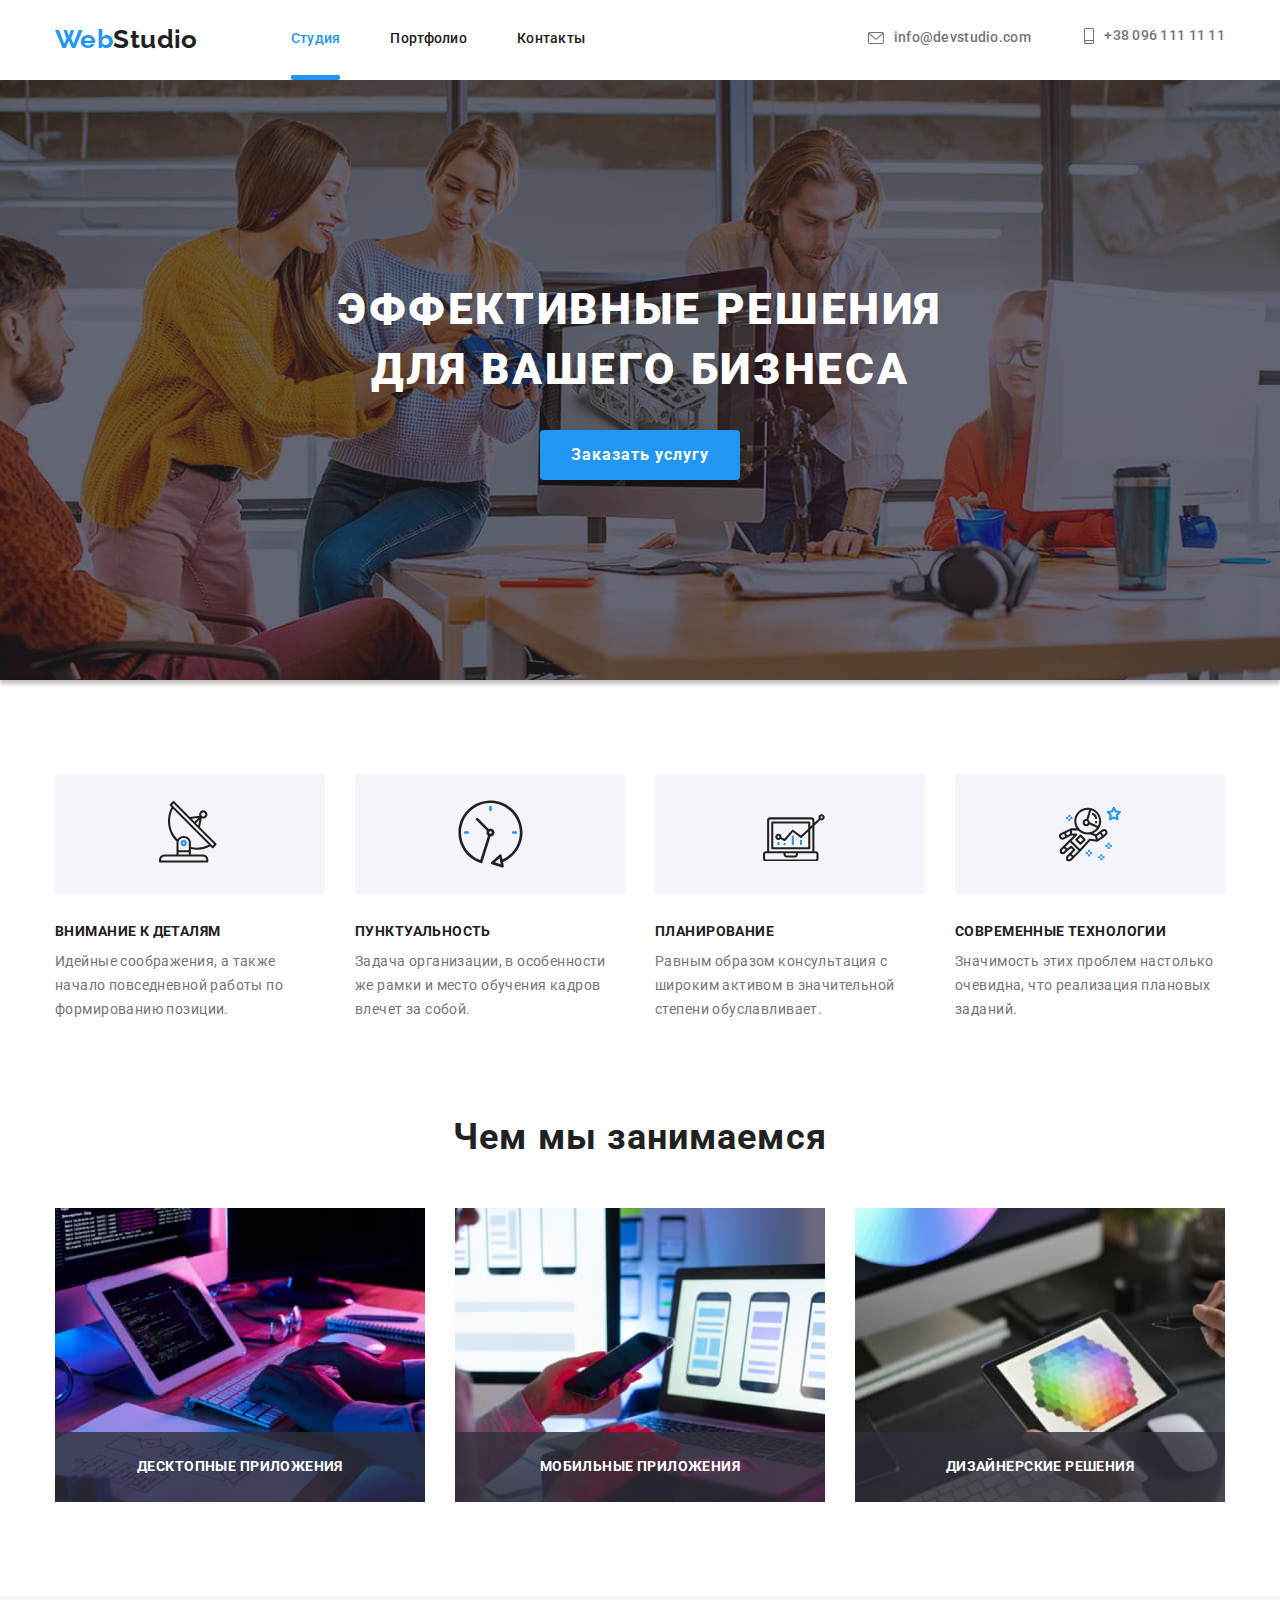
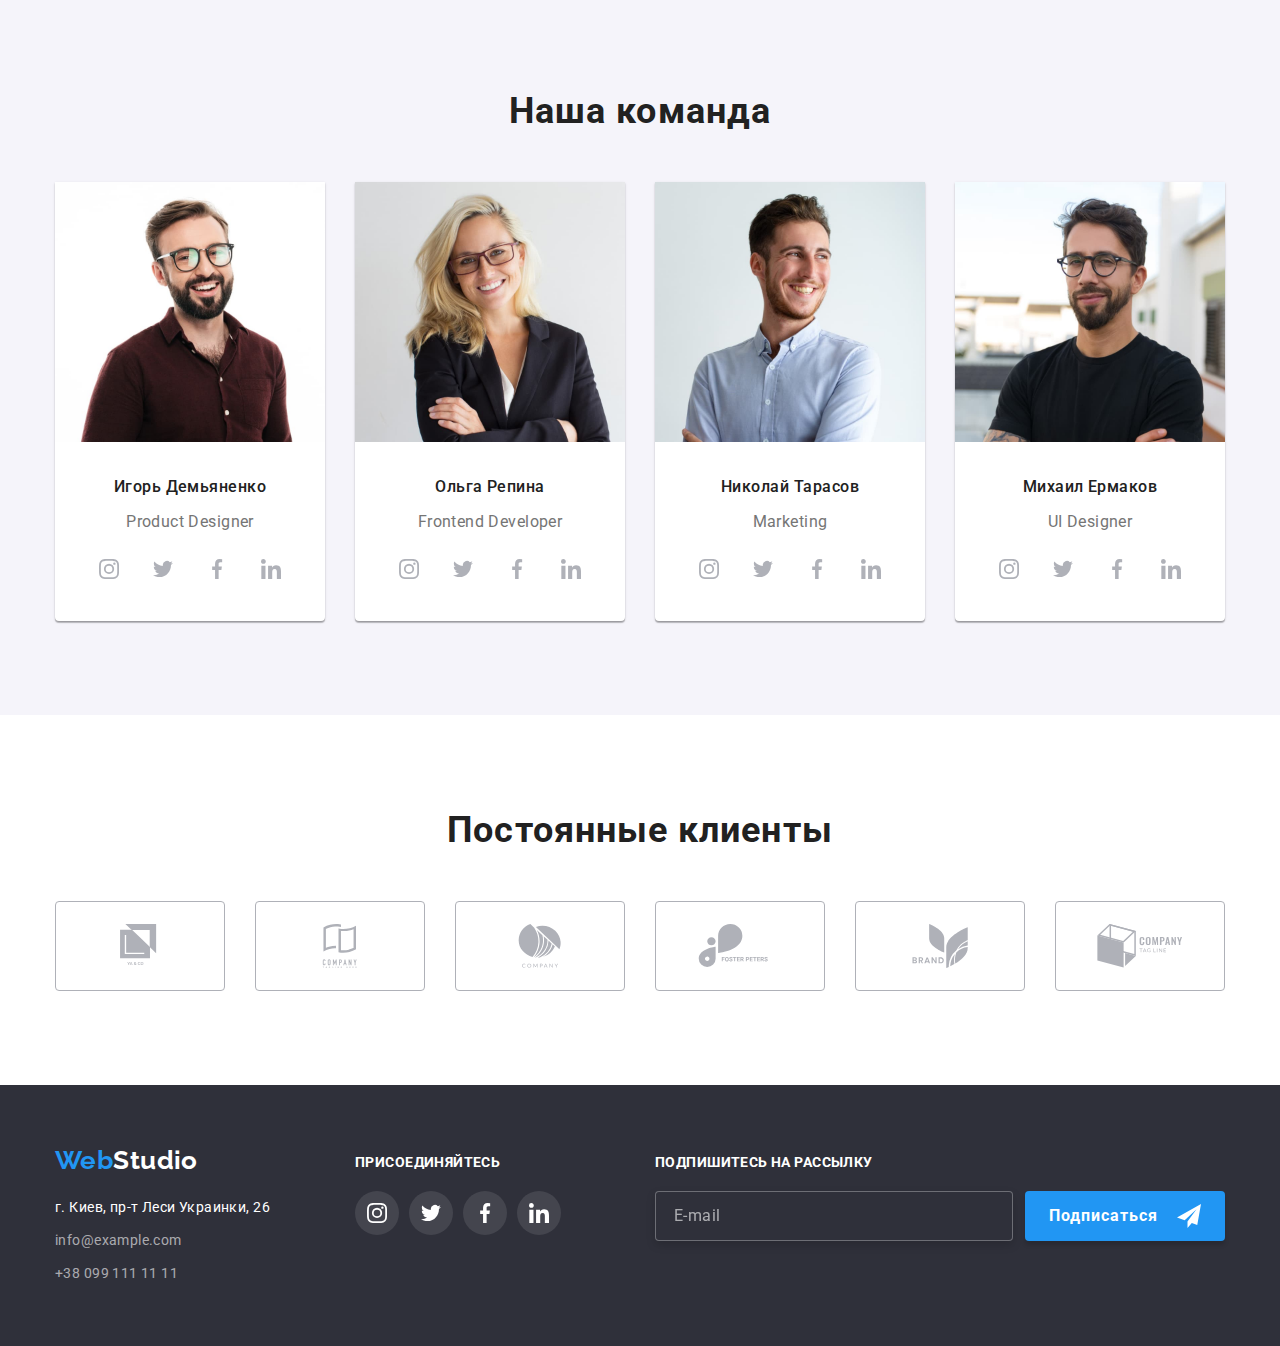
==== index.html @ 87aeac1d "ДЗ 7 начальный" ====
<!DOCTYPE html>
<html lang="ru">
<head>
    <meta charset="UTF-8">
    <meta http-equiv="X-UA-Compatible" content="IE=edge">
    <meta name="viewport" content="width=device-width, initial-scale=1.0">
    <title>Студия</title>    
    <link href="https://fonts.googleapis.com/css2?family=Raleway:wght@700&family=Roboto:wght@400;500;700;900&display=swap"
        rel="stylesheet">

    <link rel="stylesheet" href="https://cdnjs.cloudflare.com/ajax/libs/modern-normalize/1.0.0/modern-normalize.min.css">
    <link rel="stylesheet" href="./css/slyles.css">
</head>
<body>
    <!-- Шапка сайта -->
    <header class="header">

        <div class="container header-page">
            <nav class="heder-nav">
                <a class="logo nav-link" href="./index.html">Web<span class="logo-end">Studio</span></a>
                
                <ul class="site-nav">
                    <li class="nav-item">
                        <a href="./index.html" class="nav-link current">Студия</a>
                    </li>

                    <li class="nav-item">
                        <a href="./html/portfolio.html" class="nav-link">Портфолио</a>
                    </li>
                    
                    <li class="nav-item">
                        <a href="" class="nav-link">Контакты</a>
                    </li>
                </ul>

            </nav>

            <ul class="header-contact">
                <li class="contact-item">
                    <a href="mailto:info@devstudio.com" class="nav-link"  target="_blank" rel="noopener noreferrer">
                            <svg class="icon envelope">
                                <use href="./images/sprite.svg#icon-envelope"></use>
                            </svg>
                        info@devstudio.com</a>
                </li>

                <li class="contact-item">
                    <a href="tel:+380961111111" class="nav-link">
                        <svg class="icon phone">
                            <use href="./images/sprite.svg#icon-phone"></use>
                        </svg>                        
                    +38 096 111 11 11</a>
                </li>
            </ul>            
        </div>

    </header>
    <!-- Основная часть -->
    <main>
        <!-- Герой -->
        <section class="hero">

            <div class="container">
                <h1 class="hero-title">эффективные решения для вашего бизнеса</h1>
                <button class="hero-button button-submit" type="button" data-modal-open>Заказать услугу</button>
            </div>           

        </section>
            <!-- Модальное окно -->
            <div class="backdrop is-hidden" data-modal>                  
                <!-- Форма -->
                <form class="form" autocomplete="off">                                     
                    <!-- Кнопка закрытия модального окна -->
                    <button class="modal-close" data-modal-close></button>
                    <!-- Заглавие -->
                    <h3 class="form-title-text">Оставьте свои данные, мы вам перезвоним</h3>
                    <!-- Поле имя -->                    
                    <label class="form-field">
                        <span class="form-label">Имя</span> 
                        <input class="form-input" type="text" name="name" placeholder=" " autofocus required>
                        <svg class="form-icon">
                            <use href="./images/sprite.svg#icon-person-black-18dp"></use>
                        </svg>
                    </label>
                    <!-- Поле телефон -->                   
                    <label class="form-field" for="tel">
                        <span class="form-label">Телефон</span>
                        <input class="form-input" type="tel" name="tel" placeholder=" " required>
                        <svg class="form-icon">
                            <use href="./images/sprite.svg#icon-phone-black-18dp"></use>
                        </svg>
                    </label>
                    <!-- Поле почта -->                    
                    <label class="form-field" for="mail">
                        <span class="form-label">Почта</span>
                        <input class="form-input" type="email" name="mail" placeholder=" " required>
                        <svg class="form-icon">
                            <use href="./images/sprite.svg#icon-email-black-18dp"></use>
                        </svg>
                    </label>
                    <!-- Коментарий -->                    
                    <label class="form-field" for="comment">
                        <span class="form-label">Коментарий</span>
                        <textarea class="form-input form-textarea" name="comment" placeholder="Введите текст"></textarea>
                    </label>
                    <!-- Пользовательское соглашение -->
                    <label class="form-checkbox-field" for="policy">
                        <input class="form-checkbox-input" type="checkbox" name="policy" required>

                        <svg class="form-checkbox-icon">
                            <use href="./images/sprite.svg#icon-chek"></use>
                        </svg>
                        <svg class="form-checkbox-icon-base">
                            <use href="./images/sprite.svg#icon-chek-base"></use>
                        </svg>
                        
                        <span class="form-checkbox-label">Соглашаюсь с рассылкой и принимаю <a class="form-checkbox-anchor" href="">Условия договора</a></span>
                    </label>
                    <!-- Кнопка отправить -->
                    <button class="button-submit" type="submit">Отправить</button>                                        
                </form> 
            </div>
        <!-- Наши преимущества -->
        <section class="advantages">
            <div class="container">
                <!-- Скрыть название секции -->
                <h2 class="title-section  no-title">Наши преимущества</h2>
                <ul class="advantages-list">

                    <li class="advantages-item">
                        <div class="advantages-icons">
                            <svg class="antenna">
                                <use href="./images/sprite.svg#icon-antenna"></use>
                            </svg>
                        </div>
                        <h3 class="advantages-title">Внимание к деталям</h3>
                        <p>Идейные соображения, а также начало повседневной работы по формированию позиции.</p>
                    </li>   

                    <li class="advantages-item">
                        <div class="advantages-icons">
                            <svg class="clock">
                                <use href="./images/sprite.svg#icon-clock"></use>
                            </svg>
                        </div>
                        <h3 class="advantages-title">Пунктуальность</h3>
                        <p>Задача организации, в особенности же рамки и место обучения кадров влечет за собой.</p>
                    </li>  

                    <li class="advantages-item">
                        <div class="advantages-icons">
                            <svg class="diagram">
                                <use href="./images/sprite.svg#icon-diagram"></use>
                            </svg>
                        </div>
                        <h3 class="advantages-title">Планирование</h3>
                        <p>Равным образом консультация с широким активом в значительной степени обуславливает.</p>
                    </li>  

                    <li class="advantages-item">
                        <div class="advantages-icons">
                            <svg class="astronaut">
                                <use href="./images/sprite.svg#icon-astronaut"></use>
                            </svg>
                        </div>
                        <h3 class="advantages-title">Современные технологии</h3>
                        <p>Значимость этих проблем настолько очевидна, что реализация плановых заданий.</p>
                    </li>                    
                </ul>
            </div>
        </section>
        <!-- Чем мы занимаемся -->
        <section class="activity">
            <div class="container">
                <h2 class="title-section">Чем мы занимаемся</h2>

                <ul class="activity-list">
                    <li class="activity-item">
                        <img class="activity-img" src="./images/main/box1.jpg" alt="Создание интелектуальных продуктов">
                        <p class="activity-text">Десктопные приложения</p>
                    </li>

                    <li class="activity-item">
                        <img class="activity-img" src="./images/main/box2.jpg" alt="Адаптация для всех устройств">
                        <p class="activity-text">Мобильные приложения</p>
                    </li>

                    <li class="activity-item">
                        <img class="activity-img" src="./images/main/box3.jpg" alt="Продвижение сайтов">
                        <p class="activity-text">Дизайнерские решения</p>
                    </li>
                </ul>
                
            </div>
        </section>
        <!-- Наша команда -->
        <section class="team">
            <div class="container">
                <h2 class="title-section">Наша команда</h2>
                <ul class="team-list">

                    <li class="team-item">
                        <img class="team-img" src="./images/main/demyanenko.jpg" alt="Игорь Демьяненко" width="270" height="auto">
                        <h3 class="team-title">Игорь Демьяненко</h3>
                        <p class="team-text" lang="en">Product Designer</p>

                        <ul class="social-icons">
                            <li class="social-icons-item">
                                <a href="" class="social-icons-link" target="_blank" rel="noopener noreferrer">
                                    <svg class="icon">
                                        <use href="./images/sprite.svg#icon-instagram"></use>
                                    </svg>
                                </a>
                            </li>
                            <li class="social-icons-item">
                                <a href="" class="social-icons-link" target="_blank" rel="noopener noreferrer">
                                    <svg class="icon">
                                        <use href="./images/sprite.svg#icon-twitter"></use>
                                    </svg>
                                </a>
                            </li>
                            <li class="social-icons-item">
                                <a href="" class="social-icons-link" target="_blank" rel="noopener noreferrer">
                                    <svg class="icon">
                                        <use href="./images/sprite.svg#icon-facebook"></use>
                                    </svg>
                                </a>
                            </li>
                            <li class="social-icons-item">
                                <a href="" class="social-icons-link" target="_blank" rel="noopener noreferrer">
                                    <svg class="icon">
                                        <use href="./images/sprite.svg#icon-linkedin"></use>
                                    </svg>
                                </a>
                            </li>
                        </ul>

                    </li>

                    <li class="team-item">
                        <img class="team-img" class="team-img" src="./images/main/repina.jpg" alt="Ольга Репина" width="270" height="auto">
                        <h3 class="team-title">Ольга Репина</h3>
                        <p class="team-text" lang="en">Frontend Developer</p>
                        
                        <ul class="social-icons">
                            <li class="social-icons-item">
                                <a href="" class="social-icons-link" target="_blank" rel="noopener noreferrer">
                                    <svg class="icon">
                                        <use href="./images/sprite.svg#icon-instagram"></use>
                                    </svg>
                                </a>
                            </li>
                            <li class="social-icons-item">
                                <a href="" class="social-icons-link" target="_blank" rel="noopener noreferrer">
                                    <svg class="icon">
                                        <use href="./images/sprite.svg#icon-twitter"></use>
                                    </svg>
                                </a>
                            </li>
                            <li class="social-icons-item">
                                <a href="" class="social-icons-link" target="_blank" rel="noopener noreferrer">
                                    <svg class="icon">
                                        <use href="./images/sprite.svg#icon-facebook"></use>
                                    </svg>
                                </a>
                            </li>
                            <li class="social-icons-item">
                                <a href="" class="social-icons-link" target="_blank" rel="noopener noreferrer">
                                    <svg class="icon">
                                        <use href="./images/sprite.svg#icon-linkedin"></use>
                                    </svg>
                                </a>
                            </li>
                        </ul>

                    </li>

                    <li class="team-item">
                        <img class="team-img" class="team-img" src="./images/main/tarasov.jpg" alt="Николай Тарасов" width="270" height="auto">
                        <h3 class="team-title">Николай Тарасов</h3>
                        <p class="team-text" lang="en">Marketing</p>

                        <ul class="social-icons">
                            <li class="social-icons-item">
                                <a href="" class="social-icons-link" target="_blank" rel="noopener noreferrer">
                                    <svg class="icon">
                                        <use href="./images/sprite.svg#icon-instagram"></use>
                                    </svg>
                                </a>
                            </li>
                            <li class="social-icons-item">
                                <a href="" class="social-icons-link" target="_blank" rel="noopener noreferrer">
                                    <svg class="icon">
                                        <use href="./images/sprite.svg#icon-twitter"></use>
                                    </svg>
                                </a>
                            </li>
                            <li class="social-icons-item">
                                <a href="" class="social-icons-link" target="_blank" rel="noopener noreferrer">
                                    <svg class="icon">
                                        <use href="./images/sprite.svg#icon-facebook"></use>
                                    </svg>
                                </a>
                            </li>
                            <li class="social-icons-item">
                                <a href="" class="social-icons-link" target="_blank" rel="noopener noreferrer">
                                    <svg class="icon">
                                        <use href="./images/sprite.svg#icon-linkedin"></use>
                                    </svg>
                                </a>
                            </li>
                        </ul>

                    </li>

                    <li class="team-item">
                        <img class="team-img" class="team-img" src="./images/main/ermakov.jpg" alt="Михаил Ермаков" width="270" height="auto">
                        <h3 class="team-title">Михаил Ермаков</h3>
                        <p class="team-text" lang="en">UI Designer</p>

                        <ul class="social-icons">
                            <li class="social-icons-item">
                                <a href="" class="social-icons-link" target="_blank" rel="noopener noreferrer">
                                    <svg class="icon">
                                        <use href="./images/sprite.svg#icon-instagram"></use>
                                    </svg>
                                </a>
                            </li>
                            <li class="social-icons-item">
                                <a href="" class="social-icons-link" target="_blank" rel="noopener noreferrer">
                                    <svg class="icon">
                                        <use href="./images/sprite.svg#icon-twitter"></use>
                                    </svg>
                                </a>
                            </li>
                            <li class="social-icons-item">
                                <a href="" class="social-icons-link" target="_blank" rel="noopener noreferrer">
                                    <svg class="icon">
                                        <use href="./images/sprite.svg#icon-facebook"></use>
                                    </svg>
                                </a>
                            </li>
                            <li class="social-icons-item">
                                <a href="" class="social-icons-link" target="_blank" rel="noopener noreferrer">
                                    <svg class="icon">
                                        <use href="./images/sprite.svg#icon-linkedin"></use>
                                    </svg>
                                </a>
                            </li>
                        </ul>

                    </li>

                </ul>
            </div>
        </section>
        <!-- Постоянные клиенты -->
        <section class="clients">
            <div class="container">
                <h2 class="title-section">Постоянные клиенты</h2>

                <ul class="clients-list">
                    <li class="clients-item">
                        <a href="" class="clients-link" target="_blank" rel="noopener noreferrer">
                            <svg class="clients-icons">
                                <use href="./images/sprite.svg#icon-logo-1"></use>
                            </svg>
                        </a>
                    </li>

                    <li class="clients-item">
                        <a href="" class="clients-link" target="_blank" rel="noopener noreferrer">
                            <svg class="clients-icons">
                                <use href="./images/sprite.svg#icon-logo-2"></use>
                            </svg>
                        </a>
                    </li>

                    <li class="clients-item">
                        <a href="" class="clients-link" target="_blank" rel="noopener noreferrer">
                            <svg class="clients-icons">
                                <use href="./images/sprite.svg#icon-logo-3"></use>
                            </svg>
                        </a>
                    </li>

                    <li class="clients-item">
                        <a href="" class="clients-link" target="_blank" rel="noopener noreferrer">
                            <svg class="clients-icons">
                                <use href="./images/sprite.svg#icon-logo-4"></use>
                            </svg>
                        </a>
                    </li>

                    <li class="clients-item">
                        <a href="" class="clients-link">
                            <svg class="clients-icons" target="_blank" rel="noopener noreferrer">
                                <use href="./images/sprite.svg#icon-logo-5"></use>
                            </svg>
                        </a>
                    </li>

                    <li class="clients-item">
                        <a href="" class="clients-link" target="_blank" rel="noopener noreferrer">
                            <svg class="clients-icons">
                                <use href="./images/sprite.svg#icon-logo-6"></use>
                            </svg>
                        </a>
                    </li>
                </ul>

            </div>
        </section>
    </main>
    <!-- Подвал -->
    <footer class="footer">
        <div class="container footer-page">
            <ul class="footer-list">
                <!-- Лого и контакты -->
                <li class="footer-item">                    
                    <a class="logo link" href="./index.html">Web<span class="logo-footer">Studio</span></a>
                    <address class="footer-adress">г. Киев, пр-т Леси Украинки, 26</address>
                    <ul class="footer-contact list">
                        <li class="footer-contact-item">
                            <a class="footer-contact-link" href="mailto:info@example.com">info@example.com</a>
                        </li>
                        <li class="footer-contact-item">
                            <a class="footer-contact-link" href="tel:+380991111111">+38 099 111 11 11</a>
                        </li>
                    </ul>                                   
                </li>
                <!-- Социальные сети -->
                <li class="footer-item">
                    <h3 class="footer-title">присоединяйтесь</h3>
                    <ul class="social-icons accent">
                        <li class="social-icons-item accent">
                            <a href="" class="social-icons-link accent" target="_blank" rel="noopener noreferrer">
                                <svg class="icon">
                                    <use href="./images/sprite.svg#icon-instagram"></use>
                                </svg>
                            </a>
                        </li>
                        <li class="social-icons-item accent">
                            <a href="" class="social-icons-link accent" target="_blank" rel="noopener noreferrer">
                                <svg class="icon">
                                    <use href="./images/sprite.svg#icon-twitter"></use>
                                </svg>
                            </a>
                        </li>
                        <li class="social-icons-item accent">
                            <a href="" class="social-icons-link accent" target="_blank" rel="noopener noreferrer">
                                <svg class="icon">
                                    <use href="./images/sprite.svg#icon-facebook"></use>
                                </svg>
                            </a>
                        </li>
                        <li class="social-icons-item accent">
                            <a href="" class="social-icons-link accent" target="_blank" rel="noopener noreferrer">
                                <svg class="icon">
                                    <use href="./images/sprite.svg#icon-linkedin"></use>
                                </svg>
                            </a>
                        </li>
                    </ul>
                </li>
                <!-- Футер форма -->
                <li class="footer-item">
                    <h3 class="footer-title">Подпишитесь на рассылку</h3>
                    <form class="footer-form">
                        <input class="footer-form-input" type="email" name="mail" placeholder="E-mail" autocomplete="off">
                        <button class="button-submit" type="submit">Подписаться
                            <svg class="footer-icon-send">
                                <use href="./images/sprite.svg#icon-send"></use>
                            </svg>
                        </button>
                    </form>
                </li>
            </ul>
        </div>
    </footer>   
   
    <script src="./js/modal.js"></script>

    <!-- Test -->
<!-- <input type="text" class="test-form"> -->
       
    <!-- <form class="form" autocomplete="off">
        <label class="form-field">
            <input type="text" class="form-input" name="name" placeholder=" " />
            <span class="form-label">Имя</span>
            <span class="icon"></span>
        </label>
    
        <label class="form-field">
            <input type="email" class="form-input" name="mail" placeholder=" " />
            <span class="form-label">Почта</span>
            <span class="icon"></span>
        </label>
    
        <button type="submit">Оставить заявку</button>
    </form> -->

    <!-- <form class="form js-speaker-form">
        <div class="form-field">
            <label for="name" class="form-label">Имя</label>
            <input class="form-input" type="text" name="name" id="name" placeholder="Иван Иваныч" autofocus>
        </div>

        <div class="form-field">
            <label for="tel">Телефон</label>
            <input type="tel" name="tel" id="tel" placeholder="+380**000-00-00">
        </div>        

        <div class="form-field">
            <label for="mail">Почта</label>
            <input type="email" name="mail" id="mail" placeholder="my@mail.com">
        </div>        

        <div role="group" class="group">
            <h2 class="group-title">Тема доклада</h2>

            <ul class="topic-options">
                <li>
                    <input type="checkbox" name="topic" value="html" id="html">
                    <label for="html">HTML</label>
                </li>
                
                <li>
                    <input type="checkbox" name="topic" value="css" id="css">
                    <label for="css">CSS</label>
                </li>
                
                <li>
                    <input type="checkbox" name="topic" value="js" id="js">
                    <label for="ls">JavaScript</label>
                </li>
            </ul>
        </div>

        <div role="group" class="group">
            <h2 class="group-title">Уровень вашей экспертизы</h2>

            <ul class="experince-options">
                <li>
                    <input type="radio" name="experience" value="junior" id="junior" checked>
                    <label for="junior">Junior</label>                    
                </li>

                <li>
                    <input type="radio" name="experience" value="middle" id="middle">
                    <label for="middle">Middle</label>                    
                </li>

                <li>
                    <input type="radio" name="experience" value="senior" id="senior">
                    <label for="senior">Senior</label>
                </li>
            </ul>
        </div>

        <div class="form-field">
            <label for="date">Дата доклада</label>
            <input type="datetime-local" name="data" id="date" min="2020-04-12T10:00" max="2020-04-15T17:00" class="date">
        </div>

        <div class="form-field">
            <label for="">Загрузите копию доклада в pdf</label>
            <input type="file" name="pdf" id="pdf">
        </div>       

        <div class="form-field">
            <label for="comment">Оставьте коментарий</label>
            <textarea class="comment" name="comment" id="comment" rows="8" placeholder="Оставьте коментарий"></textarea>
        </div>
        
        <div class="form-field">
            <input type="checkbox" name="policy" id="policy">
            <label for="policy">Соглашаюсь на все, за еду</label>
        </div>
        
        <button type="submit">Оставить заявку</button>
    </form> -->

    <!-- <script>
        (() => {
            document
                .querySelector('.js-speaker-form')
                .addEventListener('submit', e => {
                    e.preventDefault();

                    new FormData(e.currentTarget).forEach((value, name) =>
                        console.log(`${name}: ${value}`),
                    );

                    e.currentTarget.reset();
                });
        })();
    </script> -->
</body>
</html>
---- css/slyles.css ----
/* Основной цвет шрифта Roboto серый color: #757575; */
/* Вторичный цвет шрифта Roboto черный color:#212121; */
/* Вторичный цвет шрифта Roboto белый color: #FFFFFF; */
/* Цвет активной ссылки color: #2196F3 */
/* Цвет шрифта адреса в футере color: rgba(255, 255, 255, 0.6); */
/* Первичный цвет фона background: #FFFFFF; */
/* Вторичный цвет фона background: #2F303A; */
/* Цвет фона секции "Наша команда" background: #F5F4FA; */

:root {
  --primary-text-color: #757575;
  --title-text-color: #212121;
  --accent-link-color: #2196f3;
  --footer-text-color: rgba(255, 255, 255, 0.6);
  --primary-bg-color: #ffffff;
  --accent-bg-color: #2f303a;
  --accent-bg-second-color: #f5f4fa;
  --accent-bgi-color: #c4c4c4;
  --primary-icon-color: #afb1b8;
  --border-image-color: #eeeeee;
}

body {
  background-color: var(--primary-bg-color);
  font-family: Roboto, sans-serif;
  font-weight: 400;
  font-size: 14px;
  line-height: 1.71;
  color: var(--primary-text-color);
  letter-spacing: 0.03em;
}

h1,
h2,
h3,
h4,
p {
  margin: 0;
}

ul {
  list-style: none;
  padding: 0;
  margin: 0;
}

a {
  text-decoration: none;
}

img {
  display: block;
  max-width: 100%;
  height: auto;
}

.container {
  width: 1200px;
  margin-left: auto;
  margin-right: auto;
  padding-left: 15px;
  padding-right: 15px;
}

/* Страница "Студия" */

/* Оформление heder */
.header {
  padding-top: 24px;
  padding-bottom: 25px;
}
.logo {
  font-family: Raleway;
  font-style: normal;
  font-weight: 700;
  font-size: 26px;
  line-height: 1.19;
  color: var(--accent-link-color);
}

.logo-end {
  display: inline-block;
  color: var(--title-text-color);
}

/* Навигация */
.header-page {
  display: flex;
  align-items: center;
}
/* .container.header-page {
  padding-top: 32px;
  padding-bottom: 32px;
} */
.heder-nav {
  display: flex;
  align-items: center;
}
.logo .logo-end {
  margin-right: 93px;
}
.site-nav {
  display: flex;
  align-items: center;
}
.site-nav .nav-link {
  font-weight: 500;
  line-height: 1.14;
  letter-spacing: 0.02em;
  color: var(--title-text-color);
  transition: color 250ms cubic-bezier(0.4, 0, 0.2, 1);
}
.site-nav .nav-link:hover,
.site-nav .nav-link:focus {
  color: var(--accent-link-color);
}
.nav-link.current {
  display: inline-block;
  color: var(--accent-link-color);
}
.nav-link.current::after {
  content: '';
  display: block;
  width: 100%;
  height: 5px;
  background-color: currentColor;
  border-radius: 2px;
  transform: translateY(28px);
}
.nav-item + .nav-item {
  margin-left: 50px;
}
/* .nav-item:not(:last-child) {
  margin-right: 50px;
} */
.header-contact {
  margin-left: auto;
}
.header-contact .nav-link {
  display: flex;

  font-weight: 500;
  line-height: 1.14;
  letter-spacing: 0.02em;
  color: var(--primary-text-color);
  transition: color 250ms cubic-bezier(0.4, 0, 0.2, 1);
}
.header-contact .nav-link:hover,
.header-contact .nav-link:focus {
  color: var(--accent-link-color);
}
.contact-item {
  display: inline-block;
}
.contact-item:not(:last-child) {
  margin-right: 50px;
}
.nav-link {
  display: flex;
  align-items: center;
}
.nav-link .envelope {
  width: 16px;
  height: 12px;
  margin-right: 10px;
  fill: var(--primary-text-color);
}

.nav-link .phone {
  width: 10px;
  height: 16px;
  margin-right: 10px;
  fill: var(--primary-text-color);
}
.nav-link:hover .icon,
.nav-link:focus .icon {
  fill: var(--accent-link-color);
}

/* Оформление main */
/* section-hero */
.hero {
  max-width: 1600px;
  margin-right: auto;
  margin-left: auto;
  padding-top: 200px;
  padding-bottom: 200px;

  background-color: var(--accent-bg-color);
  background-image: linear-gradient(
      to left,
      rgb(47, 48, 58, 0.4),
      rgb(47, 48, 58, 0.4)
    ),
    url(../images/main/hero.jpg);
  background-repeat: no-repeat;
  background-position: center;
  /* background-size: 1600px; */
  background-size: cover;
  /* background-attachment: scroll; по умолчанию */
  box-shadow: 0px 4px 4px rgba(0, 0, 0, 0.25);

  letter-spacing: 0.06em;
}
.hero-title {
  width: 696px;
  height: 120px;
  margin-left: auto;
  margin-right: auto;
  margin-bottom: 30px;

  font-weight: 900;
  font-size: 44px;
  line-height: 1.36;
  letter-spacing: 0.06em;
  text-transform: uppercase;
  text-align: center;
  color: var(--primary-bg-color);
}
.hero-button {
  display: block;
  border: 0px;
  margin: 0 auto;
  min-width: 200px;
  border-radius: 4px;
  padding: 10px;
  cursor: pointer;
  background-color: var(--accent-link-color);

  font-family: inherit;
  font-weight: 700;
  font-size: 16px;
  line-height: 1.88;
  letter-spacing: 0.06em;
  color: var(--primary-bg-color);

  transform: scale(1);
  transition: transform 250ms cubic-bezier(0.4, 0, 0.2, 1);
}
.hero-button:hover,
.hero-button:focus {
  transform: scale(1.1);
  transition: transform 250ms cubic-bezier(0.4, 0, 0.2, 1);
}
/* Модальное окно */
/* Бекдроп модального окна */
.backdrop.is-hidden {
  visibility: hidden;
  opacity: 0;
  pointer-events: none;
}
.backdrop {
  position: fixed;
  top: 0;
  left: 0;
  width: 100%;
  height: 100%;
  background-color: rgba(0, 0, 0, 0.2);
  opacity: 1;
  visibility: visible;
  transition: opacity 250ms cubic-bezier(0.4, 0, 0.2, 1),
    visibility 250ms cubic-bezier(0.4, 0, 0.2, 1);
}
.backdrop.is-hidden .modal {
  transform: translate(-50%, -50%) scale(0.8);
}
/* Форма модального окна */
.form {
  position: relative;
  top: 50%;
  left: 50%;
  transform: translate(-50%, -50%);

  width: 528px;
  padding: 40px;

  background-color: var(--primary-bg-color);
  box-shadow: 0px 1px 3px rgba(0, 0, 0, 0.12), 0px 1px 1px rgba(0, 0, 0, 0.14),
    0px 2px 1px rgba(0, 0, 0, 0.2);
  border-radius: 4px;
}
.form-title-text {
  font-weight: 700;
  font-size: 20px;
  line-height: 1.15;
  text-align: center;
  color: var(--title-text-color);
  margin-bottom: 12px;
}
.form-field {
  position: relative;
  display: block;
  margin-bottom: 10px;
}
.form-label {
  display: block;
  margin-bottom: 4px;

  font-size: 12px;
  line-height: 1.17;
  letter-spacing: 0.01em;
  color: var(--primary-text-color);
}
.form-input {
  width: 100%;
  height: 40px;
  padding-left: 42px;

  border: 1px solid rgba(33, 33, 33, 0.2);
  box-sizing: border-box;
  border-radius: 4px;

  cursor: pointer;
}
.form-icon {
  position: absolute;
  top: 50%;
  left: 12px;
  /* transform: translateY(-50%); */

  display: inline-block;
  width: 18px;
  height: 18px;

  cursor: pointer;
}
.form-field:focus-within > .form-icon {
  fill: var(--accent-link-color);
  transition: fill 250ms cubic-bezier(0.4, 0, 0.2, 1);
}
.form-input:focus {
  outline: none;
  border-color: var(--accent-link-color);
  transition: border-color 250ms cubic-bezier(0.4, 0, 0.2, 1);
}
.form-input:-webkit-autofill,
.form-input:-webkit-autofill:focus {
  /* border: 1px solid var(--accent-link-color); */
  -webkit-text-fill-color: currentColor;
  -webkit-box-shadow: 0 0 0px 1000px var(--primary-bg-color) inset;
}
.form-textarea {
  resize: none;
  height: 120px;
  padding: 12px 16px;
  border: 1px solid rgba(33, 33, 33, 0.2);
  border-radius: 4px;
}
.form-textarea::placeholder {
  font-size: 12px;
  line-height: 1.17;
  letter-spacing: 0.01em;
  color: rgba(117, 117, 117, 0.5);
}
.form-checkbox-field {
  width: 100%;

  position: relative;
  display: inline-block;

  margin-top: 20px;
  margin-bottom: 30px;
}
.form-checkbox-input {
  outline: none;
  position: absolute;
  width: 16px;
  height: 15px;

  top: 50%;
  left: 12px;
  transform: translateY(-50%);
  opacity: 0;
}
.form-checkbox-icon-base {
  display: inline-block;
  position: absolute;
  width: 16px;
  height: 15px;

  top: 50%;
  left: 12px;
  transform: translateY(-50%);
}
.form-checkbox-icon {
  display: inline-block;
  position: absolute;
  width: 16px;
  height: 15px;

  top: 50%;
  left: 12px;
  opacity: 0;
  transform: translateY(-50%);
  transition: opacity 250ms cubic-bezier(0.4, 0, 0.2, 1);
}
.form-checkbox-field:focus > .form-checkbox-icon,
.form-checkbox-field:hover > .form-checkbox-icon,
.form-checkbox-input:focus + .form-checkbox-icon,
.form-checkbox-input:hover + .form-checkbox-icon {
  opacity: 1;
  transition: opacity 250ms cubic-bezier(0.4, 0, 0.2, 1);
}
.form-checkbox-field:focus > .form-checkbox-icon-base,
.form-checkbox-field:hover > .form-checkbox-icon-base,
.form-checkbox-input:focus + .form-checkbox-icon-base,
.form-checkbox-input:hover + .form-checkbox-icon-base {
  opacity: 0;
  transition: opacity 250ms cubic-bezier(0.4, 0, 0.2, 1);
}
.form-checkbox-label {
  margin-left: 38px;
}

.form-checkbox-anchor {
  text-decoration-line: underline;
  color: var(--accent-link-color);
}
.modal-close {
  position: absolute;
  right: 8px;
  top: 8px;

  width: 30px;
  height: 30px;
  border: 1px solid rgba(0, 0, 0, 0.1);
  background-color: var(--primary-bg-color);
  border-radius: 50%;
  cursor: pointer;
}
.modal-close::before,
.modal-close::after {
  content: ' ';
  position: absolute;
  height: 18px;
  width: 2px;
  background-color: var(--title-text-color);
}
.modal-close:before {
  transform: rotate(45deg) translate(-6px, -6px);
}
.modal-close:after {
  transform: rotate(-45deg) translate(6px, -6px);
}
.modal-close:hover::before,
.modal-close:hover::after,
.modal-close:focus::before,
.modal-close:focus::after {
  background-color: var(--accent-link-color);
  transition: background-color 250ms cubic-bezier(0.4, 0, 0.2, 1);
}
.button-submit {
  display: flex;
  justify-content: space-evenly;
  align-items: center;
  border: 0px;
  margin: 0 auto;
  min-width: 200px;
  border-radius: 4px;
  padding-top: 10px;
  padding-bottom: 10px;
  cursor: pointer;
  outline: none;
  background-color: var(--accent-link-color);
  box-shadow: 0px 4px 4px rgba(0, 0, 0, 0.15);

  font-family: inherit;
  font-weight: 700;
  font-size: 16px;
  line-height: 1.88;
  letter-spacing: 0.06em;
  color: var(--primary-bg-color);

  transform: scale(1);
  transition: transform 250ms cubic-bezier(0.4, 0, 0.2, 1),
    background-color 250ms cubic-bezier(0.4, 0, 0.2, 1);
}
.button-submit:hover,
.button-submit:focus {
  background-color: #188ce8;
  transform: scale(1.1);
  transition: transform 250ms cubic-bezier(0.4, 0, 0.2, 1),
    background-color 250ms cubic-bezier(0.4, 0, 0.2, 1);
}
/* section "Наши преимущества" */
.advantages {
  padding-top: 94px;
  padding-bottom: 94px;
}
.title-section {
  text-align: center;
  margin-bottom: 50px;

  font-weight: 700;
  font-size: 36px;
  line-height: 1.17;
  letter-spacing: 0.03em;
  color: var(--title-text-color);
}
.title-section.no-title {
  display: none;
}
.advantages-list {
  display: flex;
  margin-left: -30px;
}
.advantages-item {
  display: block;
  margin-left: 30px;
  width: calc((100% - 30px * 4) / 4);
}
.advantages-icons {
  display: flex;
  justify-content: center;
  align-items: center;
  background-color: var(--accent-bg-second-color);
  height: 120px;
  border-radius: 4px;
  background-size: cover;
  margin-bottom: 30px;
}
.antenna {
  width: 66px;
  height: 70px;
}
.clock {
  width: 67px;
  height: 70px;
}
.diagram {
  width: 70px;
  height: 54px;
}
.astronaut {
  width: 70px;
  height: 62px;
}
.advantages-title {
  margin-bottom: 10px;
  font-weight: 700;
  font-size: 14px;
  line-height: 1.14;
  color: var(--title-text-color);
  text-transform: uppercase;
}

/* Section Activity  и "Чем мы занимаемся" */
.activity {
  padding-bottom: 94px;
}

.activity-list {
  display: flex;
  flex-wrap: wrap;
}
.activity-item + .activity-item {
  margin-left: 30px;
}
.activity-item {
  width: calc((100% - 30px * 2) / 3);
  height: auto;

  position: relative;
  z-index: -1;
}
/* .activity-item:not(:last-child) {
  margin-right: 30px;
} */
.activity-text {
  position: absolute;
  left: 0;
  bottom: 0;

  width: 100%;
  padding-top: 27px;
  padding-bottom: 27px;
  background-color: rgba(47, 48, 58, 0.8);
  text-align: center;

  font-weight: 700;
  line-height: 1.14;
  text-transform: uppercase;
  color: var(--primary-bg-color);
}

/* "Наша команда" */
.team {
  padding-top: 94px;
  padding-bottom: 94px;
  background: var(--accent-bg-second-color);
}
.team-title {
  padding-bottom: 10px;
  font-weight: 500;
  font-size: 16px;
  line-height: 1.88;
  letter-spacing: 0.03em;
  color: var(--title-text-color);
}
.team-list {
  display: flex;
  flex-wrap: wrap;
  margin-left: -30px;
}
.team-item {
  text-align: center;

  width: calc((100% - 30px * 4) / 4);
  margin-left: 30px;

  background-color: var(--primary-bg-color);
  box-shadow: 0px 1px 3px rgba(0, 0, 0, 0.12), 0px 1px 1px rgba(0, 0, 0, 0.14),
    0px 2px 1px rgba(0, 0, 0, 0.2);
  border-radius: 0px 0px 4px 4px;
}
/* .team-item:not(:last-child) {
  margin-right: 30px;
} */
.team-img {
  /* display: inline-block; */
  margin-bottom: 30px;
}
.team-text {
  text-align: center;
  padding-bottom: 16px;
  font-size: 16px;
  line-height: 1.19;
}
.social-icons {
  display: inline-flex;
  padding-bottom: 30px;
}
.social-icons-item + .social-icons-item {
  margin-left: 10px;
}
.social-icons-link {
  display: flex;
  justify-content: center;
  align-items: center;
  background-color: transparent;
  border-radius: 50%;
  width: 44px;
  height: 44px;
  transition: background-color 250ms cubic-bezier(0.4, 0, 0.2, 1);
}
.social-icons-link:hover,
.social-icons-link:focus {
  background-color: var(--accent-link-color);
}
.social-icons .icon {
  width: 20px;
  height: 20px;
  fill: var(--primary-icon-color);
}
.social-icons-link:hover .icon,
.social-icons-link:focus .icon {
  fill: var(--primary-bg-color);
}
/* Секция "Постоянные клиенты" */
.clients {
  padding-top: 94px;
  padding-bottom: 94px;
}
.clients-list {
  display: flex;
  justify-content: center;
  align-items: center;
  margin-left: -30px;
}
.clients-item {
  display: block;
  margin-left: 30px;
  width: calc((100% - 30px * 6) / 6);
  height: 90px;
}
.clients-link {
  display: flex;
  height: inherit;
  justify-content: center;
  align-items: center;
  border-radius: 4px;
  border: 1px solid var(--primary-icon-color);
  fill: var(--primary-icon-color);
  transition: border 250ms cubic-bezier(0.4, 0, 0.2, 1);
}
.clients-link:hover,
.clients-link:focus {
  border: 1px solid var(--accent-link-color);
}
.clients-icons {
  width: 100%;
  height: 44px;
  fill: var(--primary-icon-color);
  transition: fill 250ms cubic-bezier(0.4, 0, 0.2, 1);
}
.clients-link:hover .clients-icons,
.clients-link:focus .clients-icons {
  fill: var(--accent-link-color);
}
/* footer */
.footer {
  padding-top: 60px;
  padding-bottom: 60px;
  background: var(--accent-bg-color);
}
.footer-list {
  display: flex;
  align-items: flex-start;
  flex-wrap: wrap;
  justify-content: space-between;
}
.footer-item {
  flex-basis: calc((50% - 45px) / 2);
}
.footer-item:last-child {
  flex-basis: calc(50% - 15px);
}
.footer-item .footer-title {
  padding-top: 10px;
}
.logo-footer {
  display: inline-block;
  margin-bottom: 20px;
  color: var(--primary-bg-color);
}
.footer-adress {
  margin-bottom: 9px;
  font-style: normal;
  color: var(--primary-bg-color);
}
.footer-contact-item {
  margin-bottom: 9px;
}
.footer-contact-item:last-child {
  margin-bottom: 0;
}
.footer-contact-link {
  display: block;
  color: var(--footer-text-color);
  transition: color 250ms cubic-bezier(0.4, 0, 0.2, 1);
}
.footer-contact-link:hover,
.footer-contact-link:focus {
  color: var(--accent-link-color);
}
.footer-form {
  display: flex;
  width: 100%;
  justify-content: space-between;
}
.footer-form-input {
  width: 358px;
  height: 50px;
  border: 1px solid rgba(255, 255, 255, 0.3);
  box-sizing: border-box;
  filter: drop-shadow(0px 4px 4px rgba(0, 0, 0, 0.15));
  border-radius: 4px;
  background-color: var(--accent-bg-color);
}
.footer-form input::placeholder {
  padding-left: 16px;
  font-weight: 400;
  font-size: 16px;
  line-height: 12.5;
  letter-spacing: 0.03em;
  color: rgba(255, 255, 255, 0.6);
}
/* Footer-social */
.footer-social {
  margin-top: 12px;
  margin-left: 70px;
}
/* footer title */
.footer-title {
  margin-bottom: 20px;
  font-weight: 700;
  font-size: 14px;
  line-height: 1.14;
  color: var(--primary-bg-color);
  text-transform: uppercase;
}
/* Footer icons */
.social-icons-link.accent {
  background-color: rgba(255, 255, 255, 0.1);
  transition: background-color 250ms cubic-bezier(0.4, 0, 0.2, 1);
}
.social-icons-link.accent:hover,
.social-icons-link.accent:focus {
  background-color: var(--accent-link-color);
}
.social-icons.accent .icon {
  width: 20px;
  height: 20px;
  fill: var(--primary-bg-color);
}
.footer-form .button-submit {
  margin: 0;
}
.footer-icon-send {
  width: 24px;
  height: 24px;
}

/* Страница "Портфолио" */
/* Header portfolio */
.page-portfolio {
  border-bottom: 1px solid #ececec;
}
/* Секция main portfolio*/
.example {
  padding-top: 94px;
  padding-bottom: 94px;
}
.example-filter {
  display: flex;
  justify-content: center;
  margin-bottom: 50px;
}
.example-button {
  padding: 6px 22px;
  border: none;
  font-family: inherit;
  font-weight: 500;
  font-size: 16px;
  line-height: 1.63;
  letter-spacing: 0.03em;
  border-radius: 4px;
  background-color: var(--accent-bg-second-color);
  color: var(--title-text-color);
  cursor: pointer;
  transition: background-color 250ms cubic-bezier(0.4, 0, 0.2, 1),
    color 250ms cubic-bezier(0.4, 0, 0.2, 1);
}
.example-button:hover,
.example-button:focus {
  color: var(--primary-bg-color);
  background-color: var(--accent-link-color);
  box-shadow: 0px 3px 1px rgba(0, 0, 0, 0.1), 0px 1px 2px rgba(0, 0, 0, 0.08),
    0px 2px 2px rgba(0, 0, 0, 0.12);
}
.example-item:not(:last-child) {
  margin-right: 8px;
}

/* Works portfolio */
/* Создание сетки секции portfolio */
.work-list {
  display: flex;
  flex-wrap: wrap;
  margin-left: -30px;
  margin-bottom: -30px;
}
.work-item {
  width: calc((100% - 30px * 3) / 3);
  height: 404px;
  margin-left: 30px;
  margin-bottom: 30px;
  background-size: cover;
  background-color: var(--primary-bg-color);
  border: 1px solid var(--border-image-color);
}
.work-link {
}
/* Создание overlay на карточку */
.work-thumb {
  position: relative;
  overflow: hidden;
}
.work-link:hover .work-overlay,
.work-link:focus .work-overlay {
  transform: translateY(0);
  transition: transform 250ms cubic-bezier(0.4, 0, 0.2, 1);
}
.work-img {
}
.work-overlay {
  position: absolute;
  top: 0;
  left: 0;
  width: 100%;
  height: 100%;
  background-color: rgba(33, 150, 243, 0.9);

  transform: translateY(100%);
  transition: transform 250ms cubic-bezier(0.4, 0, 0.2, 1);

  padding: 63px 24px;
  font-size: 18px;
  line-height: 1.56;
  color: var(--primary-bg-color);
}
/* Оформление текста секции portfolio */
.work-title {
  margin-top: 20px;
  margin-bottom: 4px;
  margin-left: 24px;

  letter-spacing: 0.06em;
  font-weight: 700;
  font-size: 18px;
  line-height: 2;
  color: var(--title-text-color);
}
.work-text {
  margin-left: 24px;
  margin-bottom: 20px;

  font-size: 16px;
  line-height: 1.88;
  color: var(--primary-text-color);
}
.work-item:hover,
.work-item:focus {
  box-shadow: 0px 1px 1px rgba(0, 0, 0, 0.12), 0px 4px 4px rgba(0, 0, 0, 0.06),
    1px 4px 6px rgba(0, 0, 0, 0.16);
}

/* Tests */
/* .form {
  margin-top: 30px;
  margin-bottom: 50px;
}
input {
  padding: 8px;
  font-family: inherit;
}

label {
  width: 300px;
  display: flex;
  flex-direction: column;
  margin-bottom: 8px;
} */

/* Form exemple */
.group {
  margin-bottom: 20px;
}
.group-title {
  margin-top: 0;
  margin-bottom: 10px;
}
.topic-options,
.experince-options {
  padding: 0;
  margin: 0;
  list-style: none;
}
.topic-options li {
  display: flex;
  align-items: center;
}
.topic-options input[type='checkbox'] {
  width: 20px;
  height: 20px;
}
.topic-options label {
  font-size: 20px;
  margin-left: 20px;
}
.experince-options {
}
.date {
  border-width: 2px;
  border-radius: 4px;
  padding: 20px 40px;
}
.comment {
  padding: 8px;
}
/* Вариант Ани */
/* .visually-hidden {
  position: absolute !important;
  clip: rect(1px 1px 1px 1px);
  clip: rect(1px, 1px, 1px, 1px);
  padding: 0 !important;
  border: 0 !important;
  height: 1px !important;
  width: 1px !important;
  overflow: hidden;
} */

/* Репета 12 занятие */
/* .form {
  padding: 20px;
  margin: 20px;
  width: 600px;
}

.form-field {
  position: relative;
  display: block;
  margin-bottom: 20px;
}

.form-label {
  position: absolute;
  top: 50%;
  left: 40px;
  transform: translateY(-50%);

  transition: transform 250ms linear;
}

.form-input {
  width: 100%;
  margin: 0;
  padding: 10px 20px;
  padding-left: 40px;
  font: inherit;
  border-radius: 3px;
  border: 1px solid #2a2a2a;
}

.icon {
  position: absolute;
  top: 50%;
  left: 10px;

  transform: translateY(-50%);

  display: inline-block;
  width: 20px;
  height: 20px;
  background-color: tomato;
}

.form-field:focus-within > .icon {
  background-color: blue;
}

.form-field:focus-within > .form-label,
.form-input:not(:placeholder-shown) + .form-label {
  transform: translateY(-50px);
} */
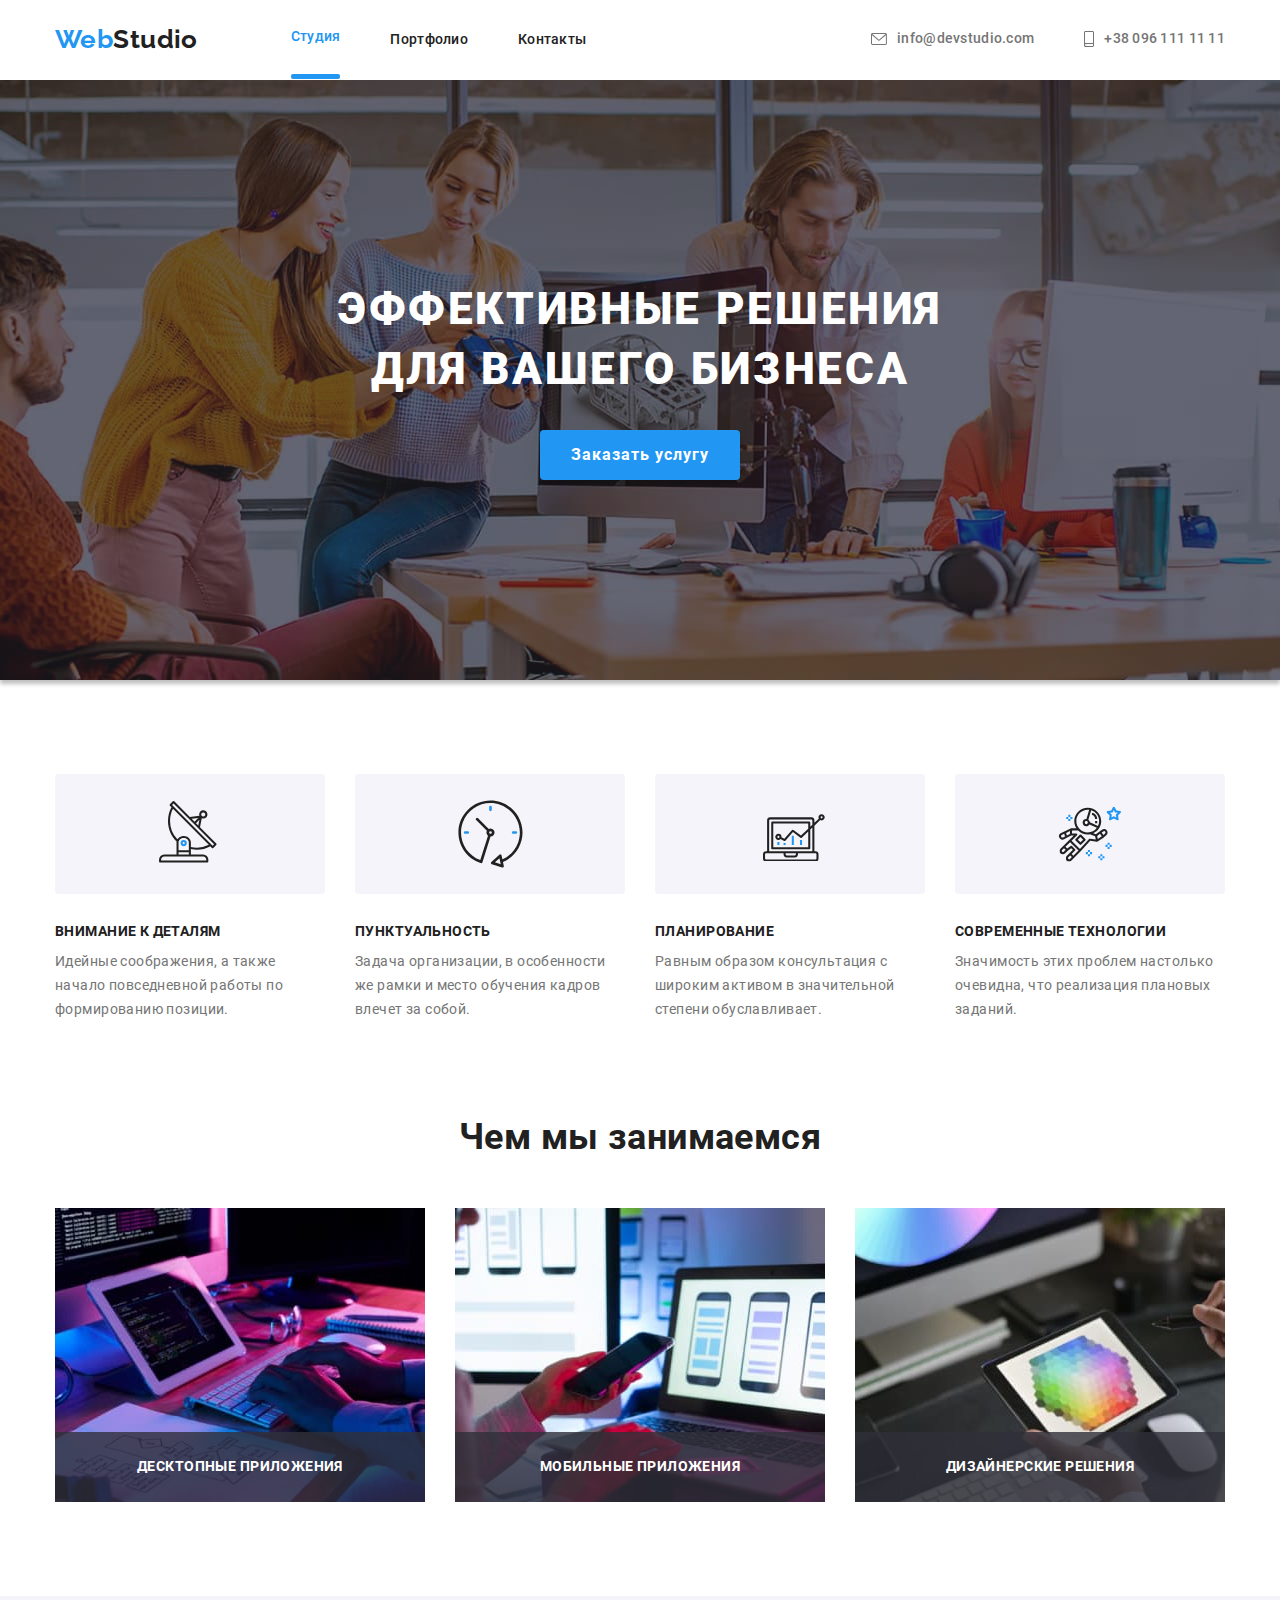
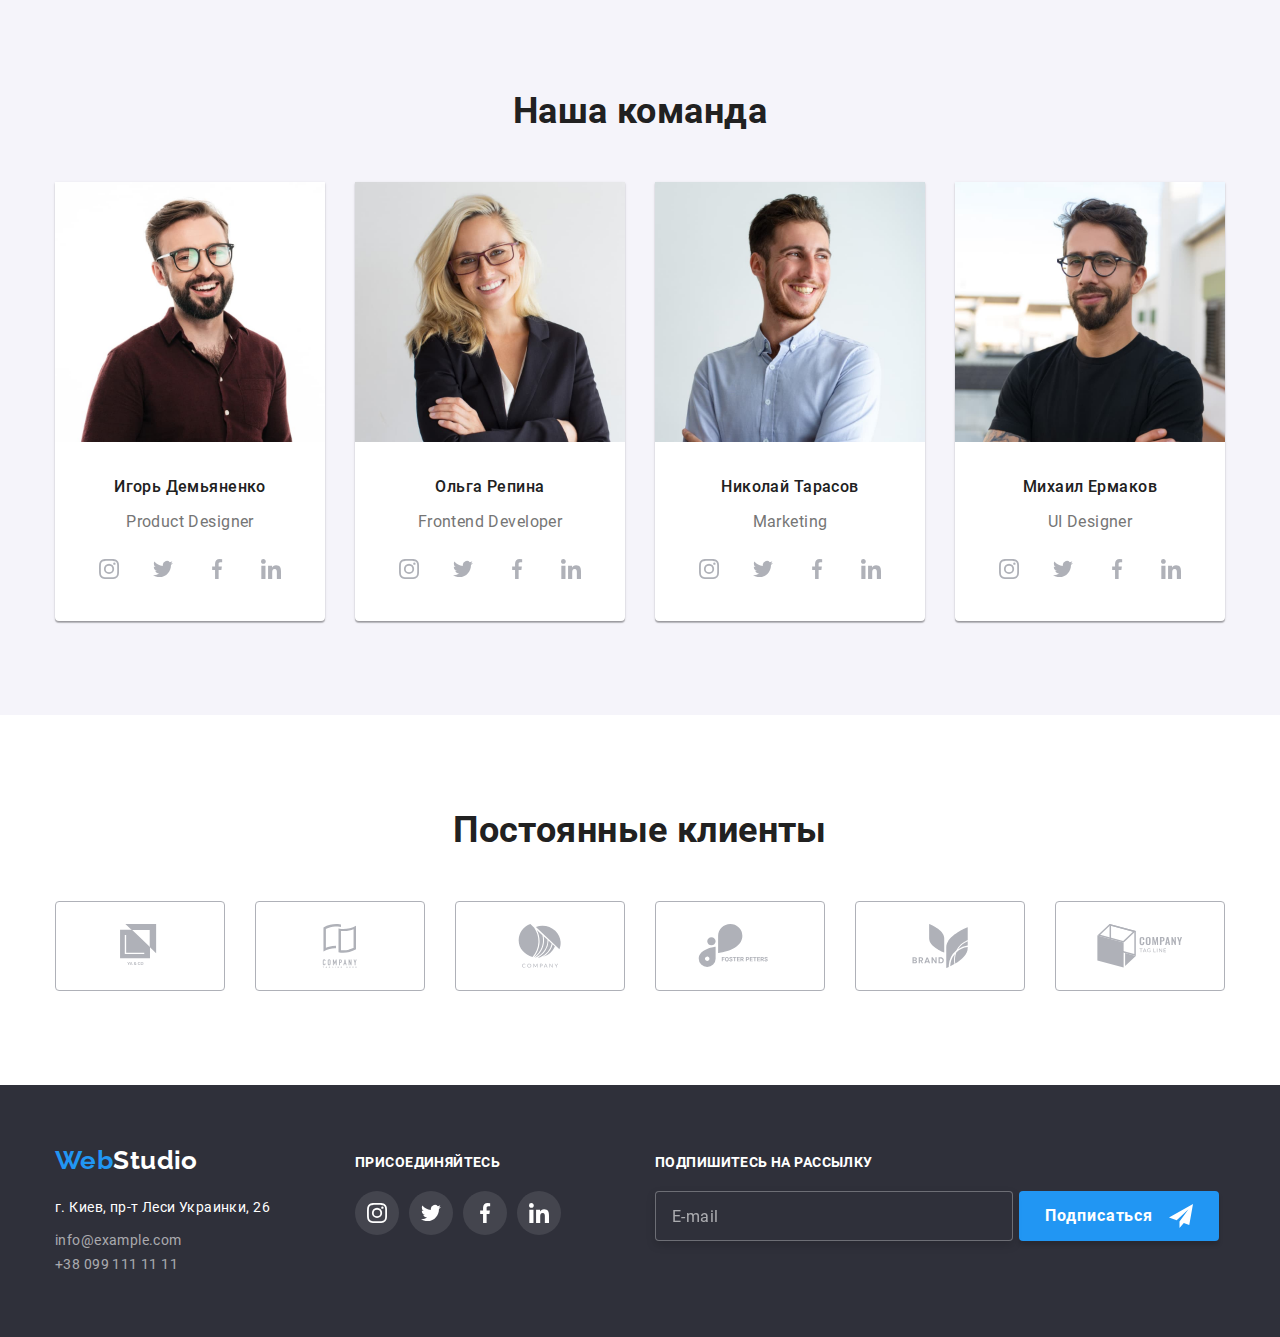
==== commit 93a4a98f: "Базовая версия после принятия ДЗ 6" ====
--- a/index.html
+++ b/index.html
@@ -5,48 +5,47 @@
     <meta http-equiv="X-UA-Compatible" content="IE=edge">
     <meta name="viewport" content="width=device-width, initial-scale=1.0">
     <title>Студия</title>    
-    <link href="https://fonts.googleapis.com/css2?family=Raleway:wght@700&family=Roboto:wght@400;500;700;900&display=swap"
-        rel="stylesheet">
-
-    <link rel="stylesheet" href="https://cdnjs.cloudflare.com/ajax/libs/modern-normalize/1.0.0/modern-normalize.min.css">
-    <link rel="stylesheet" href="./css/slyles.css">
+    <!-- <link rel="preconnect" href="https://fonts.gstatic.com">
+    <link href="https://fonts.googleapis.com/css2?family=Raleway:wght@900&family=Roboto:wght@400;500;700;900&display=swap"
+        rel="stylesheet"> -->
+    <!-- <link rel="stylesheet" href="https://cdnjs.cloudflare.com/ajax/libs/modern-normalize/1.0.0/modern-normalize.min.css"> -->
+    <link rel="stylesheet" href="./css/main.min.css">    
 </head>
 <body>
     <!-- Шапка сайта -->
-    <header class="header">
-
-        <div class="container header-page">
-            <nav class="heder-nav">
-                <a class="logo nav-link" href="./index.html">Web<span class="logo-end">Studio</span></a>
+    <header class="header-section">
+
+        <div class="header-page container">
+            <nav class="header-nav">
+
+                <a class="logo" href="./index.html">Web<span class="logo--end">Studio</span></a>
                 
-                <ul class="site-nav">
-                    <li class="nav-item">
-                        <a href="./index.html" class="nav-link current">Студия</a>
-                    </li>
-
-                    <li class="nav-item">
-                        <a href="./html/portfolio.html" class="nav-link">Портфолио</a>
-                    </li>
-                    
-                    <li class="nav-item">
-                        <a href="" class="nav-link">Контакты</a>
+                <ul class="header-nav__list">
+                    <li class="header-nav__item">
+                        <a href="./index.html" class="header-nav__link header-nav__link--current">Студия</a>
+                    </li>
+                    <li class="header-nav__item">
+                        <a href="./html/portfolio.html" class="header-nav__link">Портфолио</a>
+                    </li>                    
+                    <li class="header-nav__item">
+                        <a href="" class="header-nav__link">Контакты</a>
                     </li>
                 </ul>
 
             </nav>
 
             <ul class="header-contact">
-                <li class="contact-item">
-                    <a href="mailto:info@devstudio.com" class="nav-link"  target="_blank" rel="noopener noreferrer">
-                            <svg class="icon envelope">
+                <li class="header-contact__item">
+                    <a href="mailto:info@devstudio.com" class="header-contact__link"  target="_blank" rel="noopener noreferrer">
+                            <svg class="header-contact__icon icon-envelope">
                                 <use href="./images/sprite.svg#icon-envelope"></use>
                             </svg>
                         info@devstudio.com</a>
                 </li>
 
-                <li class="contact-item">
-                    <a href="tel:+380961111111" class="nav-link">
-                        <svg class="icon phone">
+                <li class="header-contact__item">
+                    <a href="tel:+380961111111" class="header-contact__link" target="_blank" rel="noopener noreferrer">
+                        <svg class="header-contact__icon icon-phone">
                             <use href="./images/sprite.svg#icon-phone"></use>
                         </svg>                        
                     +38 096 111 11 11</a>
@@ -58,112 +57,113 @@
     <!-- Основная часть -->
     <main>
         <!-- Герой -->
-        <section class="hero">
-
+        <section class="hero-section">
             <div class="container">
                 <h1 class="hero-title">эффективные решения для вашего бизнеса</h1>
-                <button class="hero-button button-submit" type="button" data-modal-open>Заказать услугу</button>
-            </div>           
-
+                <button class="button" type="button" data-modal-open>Заказать услугу</button>
+            </div>
         </section>
-            <!-- Модальное окно -->
-            <div class="backdrop is-hidden" data-modal>                  
-                <!-- Форма -->
-                <form class="form" autocomplete="off">                                     
+        
+        <!-- Модальное окно -->
+        <div class="backdrop is-hidden" data-modal>                  
+            <!-- Форма -->
+            <div class="form-section">
+                <form class="form-modal" autocomplete="off">
                     <!-- Кнопка закрытия модального окна -->
-                    <button class="modal-close" data-modal-close></button>
+                    <button class="form-button__close" data-modal-close></button>
                     <!-- Заглавие -->
-                    <h3 class="form-title-text">Оставьте свои данные, мы вам перезвоним</h3>
-                    <!-- Поле имя -->                    
+                    <h3 class="form-title">Оставьте свои данные, мы вам перезвоним</h3>
+                    <!-- Поле имя -->
                     <label class="form-field">
-                        <span class="form-label">Имя</span> 
+                        <span class="form-label">Имя</span>
                         <input class="form-input" type="text" name="name" placeholder=" " autofocus required>
                         <svg class="form-icon">
                             <use href="./images/sprite.svg#icon-person-black-18dp"></use>
                         </svg>
                     </label>
-                    <!-- Поле телефон -->                   
-                    <label class="form-field" for="tel">
+                    <!-- Поле телефон -->
+                    <label class="form-field">
                         <span class="form-label">Телефон</span>
                         <input class="form-input" type="tel" name="tel" placeholder=" " required>
                         <svg class="form-icon">
                             <use href="./images/sprite.svg#icon-phone-black-18dp"></use>
                         </svg>
                     </label>
-                    <!-- Поле почта -->                    
-                    <label class="form-field" for="mail">
+                    <!-- Поле почта -->
+                    <label class="form-field">
                         <span class="form-label">Почта</span>
                         <input class="form-input" type="email" name="mail" placeholder=" " required>
                         <svg class="form-icon">
                             <use href="./images/sprite.svg#icon-email-black-18dp"></use>
                         </svg>
                     </label>
-                    <!-- Коментарий -->                    
-                    <label class="form-field" for="comment">
+                    <!-- Коментарий -->
+                    <label class="form-field">
                         <span class="form-label">Коментарий</span>
                         <textarea class="form-input form-textarea" name="comment" placeholder="Введите текст"></textarea>
                     </label>
                     <!-- Пользовательское соглашение -->
-                    <label class="form-checkbox-field" for="policy">
-                        <input class="form-checkbox-input" type="checkbox" name="policy" required>
-
-                        <svg class="form-checkbox-icon">
-                            <use href="./images/sprite.svg#icon-chek"></use>
+                    <label class="form-checkbox">
+                        <input class="form-checkbox__input" type="checkbox" name="policy">
+                        <svg class="checkbox">
+                            <use href="./images/sprite.svg#icon-checked"></use>
                         </svg>
-                        <svg class="form-checkbox-icon-base">
-                            <use href="./images/sprite.svg#icon-chek-base"></use>
-                        </svg>
-                        
-                        <span class="form-checkbox-label">Соглашаюсь с рассылкой и принимаю <a class="form-checkbox-anchor" href="">Условия договора</a></span>
+                        <span class="form-checkbox__label">Соглашаюсь с рассылкой и принимаю 
+                            <a class="form-checkbox__link" href="" target="_blank" rel="noopener noreferrer">Условия договора</a>
+                        </span>
                     </label>
+                    
                     <!-- Кнопка отправить -->
-                    <button class="button-submit" type="submit">Отправить</button>                                        
-                </form> 
-            </div>
+                    <button class="button" type="submit">Отправить</button>
+                </form>
+            </div>
+             
+        </div>
+
         <!-- Наши преимущества -->
-        <section class="advantages">
+        <section class="advantages-section">
             <div class="container">
                 <!-- Скрыть название секции -->
-                <h2 class="title-section  no-title">Наши преимущества</h2>
-                <ul class="advantages-list">
-
-                    <li class="advantages-item">
-                        <div class="advantages-icons">
-                            <svg class="antenna">
+                <h2 class="section__title--hidden">Наши преимущества</h2>
+                <ul class="advantages__list">
+
+                    <li class="advantages__item">
+                        <div class="advantages__icons">
+                            <svg class="icon__antenna">
                                 <use href="./images/sprite.svg#icon-antenna"></use>
                             </svg>
                         </div>
-                        <h3 class="advantages-title">Внимание к деталям</h3>
+                        <h3 class="advantages__title">Внимание к деталям</h3>
                         <p>Идейные соображения, а также начало повседневной работы по формированию позиции.</p>
                     </li>   
 
-                    <li class="advantages-item">
-                        <div class="advantages-icons">
-                            <svg class="clock">
+                    <li class="advantages__item">
+                        <div class="advantages__icons">
+                            <svg class="icon__clock">
                                 <use href="./images/sprite.svg#icon-clock"></use>
                             </svg>
                         </div>
-                        <h3 class="advantages-title">Пунктуальность</h3>
+                        <h3 class="advantages__title">Пунктуальность</h3>
                         <p>Задача организации, в особенности же рамки и место обучения кадров влечет за собой.</p>
                     </li>  
 
-                    <li class="advantages-item">
-                        <div class="advantages-icons">
-                            <svg class="diagram">
+                    <li class="advantages__item">
+                        <div class="advantages__icons">
+                            <svg class="icon__diagram">
                                 <use href="./images/sprite.svg#icon-diagram"></use>
                             </svg>
                         </div>
-                        <h3 class="advantages-title">Планирование</h3>
+                        <h3 class="advantages__title">Планирование</h3>
                         <p>Равным образом консультация с широким активом в значительной степени обуславливает.</p>
                     </li>  
 
-                    <li class="advantages-item">
-                        <div class="advantages-icons">
-                            <svg class="astronaut">
+                    <li class="advantages__item">
+                        <div class="advantages__icons">
+                            <svg class="icon__astronaut">
                                 <use href="./images/sprite.svg#icon-astronaut"></use>
                             </svg>
                         </div>
-                        <h3 class="advantages-title">Современные технологии</h3>
+                        <h3 class="advantages__title">Современные технологии</h3>
                         <p>Значимость этих проблем настолько очевидна, что реализация плановых заданий.</p>
                     </li>                    
                 </ul>
@@ -172,62 +172,62 @@
         <!-- Чем мы занимаемся -->
         <section class="activity">
             <div class="container">
-                <h2 class="title-section">Чем мы занимаемся</h2>
-
-                <ul class="activity-list">
-                    <li class="activity-item">
-                        <img class="activity-img" src="./images/main/box1.jpg" alt="Создание интелектуальных продуктов">
-                        <p class="activity-text">Десктопные приложения</p>
-                    </li>
-
-                    <li class="activity-item">
-                        <img class="activity-img" src="./images/main/box2.jpg" alt="Адаптация для всех устройств">
-                        <p class="activity-text">Мобильные приложения</p>
-                    </li>
-
-                    <li class="activity-item">
-                        <img class="activity-img" src="./images/main/box3.jpg" alt="Продвижение сайтов">
-                        <p class="activity-text">Дизайнерские решения</p>
+                <h2 class="section__title">Чем мы занимаемся</h2>
+
+                <ul class="activity__list">
+                    <li class="activity__item">
+                        <img class="activity__img" src="./images/main/box1.jpg" alt="Создание интелектуальных продуктов">
+                        <p class="activity__text">Десктопные приложения</p>
+                    </li>
+
+                    <li class="activity__item">
+                        <img class="activity__img" src="./images/main/box2.jpg" alt="Адаптация для всех устройств">
+                        <p class="activity__text">Мобильные приложения</p>
+                    </li>
+
+                    <li class="activity__item">
+                        <img class="activity__img" src="./images/main/box3.jpg" alt="Продвижение сайтов">
+                        <p class="activity__text">Дизайнерские решения</p>
                     </li>
                 </ul>
                 
             </div>
         </section>
         <!-- Наша команда -->
-        <section class="team">
+        <section class="team-section">
             <div class="container">
-                <h2 class="title-section">Наша команда</h2>
-                <ul class="team-list">
-
-                    <li class="team-item">
-                        <img class="team-img" src="./images/main/demyanenko.jpg" alt="Игорь Демьяненко" width="270" height="auto">
-                        <h3 class="team-title">Игорь Демьяненко</h3>
-                        <p class="team-text" lang="en">Product Designer</p>
+                <h2 class="section__title">Наша команда</h2>
+                <ul class="team__list">
+
+                    <li class="team__item">
+                        <img class="team__img" src="./images/main/demyanenko.jpg" alt="Игорь Демьяненко" width="270" height="auto">
+                        <h3 class="team__item--title">Игорь Демьяненко</h3>
+                        <p class="team__text" lang="en">Product Designer</p>
 
                         <ul class="social-icons">
-                            <li class="social-icons-item">
-                                <a href="" class="social-icons-link" target="_blank" rel="noopener noreferrer">
+                            <li class="social-icons__item">
+                                <a href="" class="social-icons__link" target="_blank" rel="noopener noreferrer">
                                     <svg class="icon">
                                         <use href="./images/sprite.svg#icon-instagram"></use>
                                     </svg>
                                 </a>
                             </li>
-                            <li class="social-icons-item">
-                                <a href="" class="social-icons-link" target="_blank" rel="noopener noreferrer">
+                            <li class="social-icons__item">
+                                <a href="" class="social-icons__link" target="_blank" rel="noopener noreferrer">
                                     <svg class="icon">
                                         <use href="./images/sprite.svg#icon-twitter"></use>
                                     </svg>
                                 </a>
                             </li>
-                            <li class="social-icons-item">
-                                <a href="" class="social-icons-link" target="_blank" rel="noopener noreferrer">
+                            <li class="social-icons__item">
+                                <a href="" class="social-icons__link" target="_blank" rel="noopener noreferrer">
                                     <svg class="icon">
                                         <use href="./images/sprite.svg#icon-facebook"></use>
                                     </svg>
                                 </a>
                             </li>
-                            <li class="social-icons-item">
-                                <a href="" class="social-icons-link" target="_blank" rel="noopener noreferrer">
+                            <li class="social-icons__item">
+                                <a href="" class="social-icons__link" target="_blank" rel="noopener noreferrer">
                                     <svg class="icon">
                                         <use href="./images/sprite.svg#icon-linkedin"></use>
                                     </svg>
@@ -237,35 +237,35 @@
 
                     </li>
 
-                    <li class="team-item">
-                        <img class="team-img" class="team-img" src="./images/main/repina.jpg" alt="Ольга Репина" width="270" height="auto">
-                        <h3 class="team-title">Ольга Репина</h3>
-                        <p class="team-text" lang="en">Frontend Developer</p>
+                    <li class="team__item">
+                        <img class="team__img" class="team__img" src="./images/main/repina.jpg" alt="Ольга Репина" width="270" height="auto">
+                        <h3 class="team__item--title">Ольга Репина</h3>
+                        <p class="team__text" lang="en">Frontend Developer</p>
                         
                         <ul class="social-icons">
-                            <li class="social-icons-item">
-                                <a href="" class="social-icons-link" target="_blank" rel="noopener noreferrer">
+                            <li class="social-icons__item">
+                                <a href="" class="social-icons__link" target="_blank" rel="noopener noreferrer">
                                     <svg class="icon">
                                         <use href="./images/sprite.svg#icon-instagram"></use>
                                     </svg>
                                 </a>
                             </li>
-                            <li class="social-icons-item">
-                                <a href="" class="social-icons-link" target="_blank" rel="noopener noreferrer">
+                            <li class="social-icons__item">
+                                <a href="" class="social-icons__link" target="_blank" rel="noopener noreferrer">
                                     <svg class="icon">
                                         <use href="./images/sprite.svg#icon-twitter"></use>
                                     </svg>
                                 </a>
                             </li>
-                            <li class="social-icons-item">
-                                <a href="" class="social-icons-link" target="_blank" rel="noopener noreferrer">
+                            <li class="social-icons__item">
+                                <a href="" class="social-icons__link" target="_blank" rel="noopener noreferrer">
                                     <svg class="icon">
                                         <use href="./images/sprite.svg#icon-facebook"></use>
                                     </svg>
                                 </a>
                             </li>
-                            <li class="social-icons-item">
-                                <a href="" class="social-icons-link" target="_blank" rel="noopener noreferrer">
+                            <li class="social-icons__item">
+                                <a href="" class="social-icons__link" target="_blank" rel="noopener noreferrer">
                                     <svg class="icon">
                                         <use href="./images/sprite.svg#icon-linkedin"></use>
                                     </svg>
@@ -275,35 +275,35 @@
 
                     </li>
 
-                    <li class="team-item">
-                        <img class="team-img" class="team-img" src="./images/main/tarasov.jpg" alt="Николай Тарасов" width="270" height="auto">
-                        <h3 class="team-title">Николай Тарасов</h3>
-                        <p class="team-text" lang="en">Marketing</p>
+                    <li class="team__item">
+                        <img class="team__img" class="team__img" src="./images/main/tarasov.jpg" alt="Николай Тарасов" width="270" height="auto">
+                        <h3 class="team__item--title">Николай Тарасов</h3>
+                        <p class="team__text" lang="en">Marketing</p>
 
                         <ul class="social-icons">
-                            <li class="social-icons-item">
-                                <a href="" class="social-icons-link" target="_blank" rel="noopener noreferrer">
+                            <li class="social-icons__item">
+                                <a href="" class="social-icons__link" target="_blank" rel="noopener noreferrer">
                                     <svg class="icon">
                                         <use href="./images/sprite.svg#icon-instagram"></use>
                                     </svg>
                                 </a>
                             </li>
-                            <li class="social-icons-item">
-                                <a href="" class="social-icons-link" target="_blank" rel="noopener noreferrer">
+                            <li class="social-icons__item">
+                                <a href="" class="social-icons__link" target="_blank" rel="noopener noreferrer">
                                     <svg class="icon">
                                         <use href="./images/sprite.svg#icon-twitter"></use>
                                     </svg>
                                 </a>
                             </li>
-                            <li class="social-icons-item">
-                                <a href="" class="social-icons-link" target="_blank" rel="noopener noreferrer">
+                            <li class="social-icons__item">
+                                <a href="" class="social-icons__link" target="_blank" rel="noopener noreferrer">
                                     <svg class="icon">
                                         <use href="./images/sprite.svg#icon-facebook"></use>
                                     </svg>
                                 </a>
                             </li>
-                            <li class="social-icons-item">
-                                <a href="" class="social-icons-link" target="_blank" rel="noopener noreferrer">
+                            <li class="social-icons__item">
+                                <a href="" class="social-icons__link" target="_blank" rel="noopener noreferrer">
                                     <svg class="icon">
                                         <use href="./images/sprite.svg#icon-linkedin"></use>
                                     </svg>
@@ -313,35 +313,35 @@
 
                     </li>
 
-                    <li class="team-item">
-                        <img class="team-img" class="team-img" src="./images/main/ermakov.jpg" alt="Михаил Ермаков" width="270" height="auto">
-                        <h3 class="team-title">Михаил Ермаков</h3>
-                        <p class="team-text" lang="en">UI Designer</p>
+                    <li class="team__item">
+                        <img class="team__img" class="team__img" src="./images/main/ermakov.jpg" alt="Михаил Ермаков" width="270" height="auto">
+                        <h3 class="team__item--title">Михаил Ермаков</h3>
+                        <p class="team__text" lang="en">UI Designer</p>
 
                         <ul class="social-icons">
-                            <li class="social-icons-item">
-                                <a href="" class="social-icons-link" target="_blank" rel="noopener noreferrer">
+                            <li class="social-icons__item">
+                                <a href="" class="social-icons__link" target="_blank" rel="noopener noreferrer">
                                     <svg class="icon">
                                         <use href="./images/sprite.svg#icon-instagram"></use>
                                     </svg>
                                 </a>
                             </li>
-                            <li class="social-icons-item">
-                                <a href="" class="social-icons-link" target="_blank" rel="noopener noreferrer">
+                            <li class="social-icons__item">
+                                <a href="" class="social-icons__link" target="_blank" rel="noopener noreferrer">
                                     <svg class="icon">
                                         <use href="./images/sprite.svg#icon-twitter"></use>
                                     </svg>
                                 </a>
                             </li>
-                            <li class="social-icons-item">
-                                <a href="" class="social-icons-link" target="_blank" rel="noopener noreferrer">
+                            <li class="social-icons__item">
+                                <a href="" class="social-icons__link" target="_blank" rel="noopener noreferrer">
                                     <svg class="icon">
                                         <use href="./images/sprite.svg#icon-facebook"></use>
                                     </svg>
                                 </a>
                             </li>
-                            <li class="social-icons-item">
-                                <a href="" class="social-icons-link" target="_blank" rel="noopener noreferrer">
+                            <li class="social-icons__item">
+                                <a href="" class="social-icons__link" target="_blank" rel="noopener noreferrer">
                                     <svg class="icon">
                                         <use href="./images/sprite.svg#icon-linkedin"></use>
                                     </svg>
@@ -357,52 +357,52 @@
         <!-- Постоянные клиенты -->
         <section class="clients">
             <div class="container">
-                <h2 class="title-section">Постоянные клиенты</h2>
-
-                <ul class="clients-list">
-                    <li class="clients-item">
-                        <a href="" class="clients-link" target="_blank" rel="noopener noreferrer">
-                            <svg class="clients-icons">
+                <h2 class="section__title">Постоянные клиенты</h2>
+
+                <ul class="clients__list">
+                    <li class="clients__item">
+                        <a href="" class="clients__link" target="_blank" rel="noopener noreferrer">
+                            <svg class="clients__icons">
                                 <use href="./images/sprite.svg#icon-logo-1"></use>
                             </svg>
                         </a>
                     </li>
 
-                    <li class="clients-item">
-                        <a href="" class="clients-link" target="_blank" rel="noopener noreferrer">
-                            <svg class="clients-icons">
+                    <li class="clients__item">
+                        <a href="" class="clients__link" target="_blank" rel="noopener noreferrer">
+                            <svg class="clients__icons">
                                 <use href="./images/sprite.svg#icon-logo-2"></use>
                             </svg>
                         </a>
                     </li>
 
-                    <li class="clients-item">
-                        <a href="" class="clients-link" target="_blank" rel="noopener noreferrer">
-                            <svg class="clients-icons">
+                    <li class="clients__item">
+                        <a href="" class="clients__link" target="_blank" rel="noopener noreferrer">
+                            <svg class="clients__icons">
                                 <use href="./images/sprite.svg#icon-logo-3"></use>
                             </svg>
                         </a>
                     </li>
 
-                    <li class="clients-item">
-                        <a href="" class="clients-link" target="_blank" rel="noopener noreferrer">
-                            <svg class="clients-icons">
+                    <li class="clients__item">
+                        <a href="" class="clients__link" target="_blank" rel="noopener noreferrer">
+                            <svg class="clients__icons">
                                 <use href="./images/sprite.svg#icon-logo-4"></use>
                             </svg>
                         </a>
                     </li>
 
-                    <li class="clients-item">
-                        <a href="" class="clients-link">
-                            <svg class="clients-icons" target="_blank" rel="noopener noreferrer">
+                    <li class="clients__item">
+                        <a href="" class="clients__link">
+                            <svg class="clients__icons" target="_blank" rel="noopener noreferrer">
                                 <use href="./images/sprite.svg#icon-logo-5"></use>
                             </svg>
                         </a>
                     </li>
 
-                    <li class="clients-item">
-                        <a href="" class="clients-link" target="_blank" rel="noopener noreferrer">
-                            <svg class="clients-icons">
+                    <li class="clients__item">
+                        <a href="" class="clients__link" target="_blank" rel="noopener noreferrer">
+                            <svg class="clients__icons">
                                 <use href="./images/sprite.svg#icon-logo-6"></use>
                             </svg>
                         </a>
@@ -414,48 +414,48 @@
     </main>
     <!-- Подвал -->
     <footer class="footer">
-        <div class="container footer-page">
-            <ul class="footer-list">
+        <div class="footer__page container">
+            <ul class="footer__list">
                 <!-- Лого и контакты -->
-                <li class="footer-item">                    
-                    <a class="logo link" href="./index.html">Web<span class="logo-footer">Studio</span></a>
-                    <address class="footer-adress">г. Киев, пр-т Леси Украинки, 26</address>
-                    <ul class="footer-contact list">
-                        <li class="footer-contact-item">
-                            <a class="footer-contact-link" href="mailto:info@example.com">info@example.com</a>
-                        </li>
-                        <li class="footer-contact-item">
-                            <a class="footer-contact-link" href="tel:+380991111111">+38 099 111 11 11</a>
+                <li class="footer__item">                    
+                    <a class="logo" href="./index.html">Web<span class="logo-footer">Studio</span></a>
+                    <address class="footer__adress">г. Киев, пр-т Леси Украинки, 26</address>
+                    <ul class="footer__contact list">
+                        <li class="footer__contact-item">
+                            <a class="footer__contact-link" href="mailto:info@example.com">info@example.com</a>
+                        </li>
+                        <li class="footer__contact-item">
+                            <a class="footer__contact-link" href="tel:+380991111111">+38 099 111 11 11</a>
                         </li>
                     </ul>                                   
                 </li>
                 <!-- Социальные сети -->
-                <li class="footer-item">
-                    <h3 class="footer-title">присоединяйтесь</h3>
+                <li class="footer__item">
+                    <h3 class="footer__title">присоединяйтесь</h3>
                     <ul class="social-icons accent">
-                        <li class="social-icons-item accent">
-                            <a href="" class="social-icons-link accent" target="_blank" rel="noopener noreferrer">
+                        <li class="social-icons__item accent">
+                            <a href="" class="social-icons__link accent" target="_blank" rel="noopener noreferrer">
                                 <svg class="icon">
                                     <use href="./images/sprite.svg#icon-instagram"></use>
                                 </svg>
                             </a>
                         </li>
-                        <li class="social-icons-item accent">
-                            <a href="" class="social-icons-link accent" target="_blank" rel="noopener noreferrer">
+                        <li class="social-icons__item accent">
+                            <a href="" class="social-icons__link accent" target="_blank" rel="noopener noreferrer">
                                 <svg class="icon">
                                     <use href="./images/sprite.svg#icon-twitter"></use>
                                 </svg>
                             </a>
                         </li>
-                        <li class="social-icons-item accent">
-                            <a href="" class="social-icons-link accent" target="_blank" rel="noopener noreferrer">
+                        <li class="social-icons__item accent">
+                            <a href="" class="social-icons__link accent" target="_blank" rel="noopener noreferrer">
                                 <svg class="icon">
                                     <use href="./images/sprite.svg#icon-facebook"></use>
                                 </svg>
                             </a>
                         </li>
-                        <li class="social-icons-item accent">
-                            <a href="" class="social-icons-link accent" target="_blank" rel="noopener noreferrer">
+                        <li class="social-icons__item accent">
+                            <a href="" class="social-icons__link accent" target="_blank" rel="noopener noreferrer">
                                 <svg class="icon">
                                     <use href="./images/sprite.svg#icon-linkedin"></use>
                                 </svg>
@@ -464,11 +464,11 @@
                     </ul>
                 </li>
                 <!-- Футер форма -->
-                <li class="footer-item">
-                    <h3 class="footer-title">Подпишитесь на рассылку</h3>
+                <li class="footer__item">
+                    <h3 class="footer__title">Подпишитесь на рассылку</h3>
                     <form class="footer-form">
                         <input class="footer-form-input" type="email" name="mail" placeholder="E-mail" autocomplete="off">
-                        <button class="button-submit" type="submit">Подписаться
+                        <button class="button" type="submit">Подписаться 
                             <svg class="footer-icon-send">
                                 <use href="./images/sprite.svg#icon-send"></use>
                             </svg>
@@ -480,121 +480,5 @@
     </footer>   
    
     <script src="./js/modal.js"></script>
-
-    <!-- Test -->
-<!-- <input type="text" class="test-form"> -->
-       
-    <!-- <form class="form" autocomplete="off">
-        <label class="form-field">
-            <input type="text" class="form-input" name="name" placeholder=" " />
-            <span class="form-label">Имя</span>
-            <span class="icon"></span>
-        </label>
-    
-        <label class="form-field">
-            <input type="email" class="form-input" name="mail" placeholder=" " />
-            <span class="form-label">Почта</span>
-            <span class="icon"></span>
-        </label>
-    
-        <button type="submit">Оставить заявку</button>
-    </form> -->
-
-    <!-- <form class="form js-speaker-form">
-        <div class="form-field">
-            <label for="name" class="form-label">Имя</label>
-            <input class="form-input" type="text" name="name" id="name" placeholder="Иван Иваныч" autofocus>
-        </div>
-
-        <div class="form-field">
-            <label for="tel">Телефон</label>
-            <input type="tel" name="tel" id="tel" placeholder="+380**000-00-00">
-        </div>        
-
-        <div class="form-field">
-            <label for="mail">Почта</label>
-            <input type="email" name="mail" id="mail" placeholder="my@mail.com">
-        </div>        
-
-        <div role="group" class="group">
-            <h2 class="group-title">Тема доклада</h2>
-
-            <ul class="topic-options">
-                <li>
-                    <input type="checkbox" name="topic" value="html" id="html">
-                    <label for="html">HTML</label>
-                </li>
-                
-                <li>
-                    <input type="checkbox" name="topic" value="css" id="css">
-                    <label for="css">CSS</label>
-                </li>
-                
-                <li>
-                    <input type="checkbox" name="topic" value="js" id="js">
-                    <label for="ls">JavaScript</label>
-                </li>
-            </ul>
-        </div>
-
-        <div role="group" class="group">
-            <h2 class="group-title">Уровень вашей экспертизы</h2>
-
-            <ul class="experince-options">
-                <li>
-                    <input type="radio" name="experience" value="junior" id="junior" checked>
-                    <label for="junior">Junior</label>                    
-                </li>
-
-                <li>
-                    <input type="radio" name="experience" value="middle" id="middle">
-                    <label for="middle">Middle</label>                    
-                </li>
-
-                <li>
-                    <input type="radio" name="experience" value="senior" id="senior">
-                    <label for="senior">Senior</label>
-                </li>
-            </ul>
-        </div>
-
-        <div class="form-field">
-            <label for="date">Дата доклада</label>
-            <input type="datetime-local" name="data" id="date" min="2020-04-12T10:00" max="2020-04-15T17:00" class="date">
-        </div>
-
-        <div class="form-field">
-            <label for="">Загрузите копию доклада в pdf</label>
-            <input type="file" name="pdf" id="pdf">
-        </div>       
-
-        <div class="form-field">
-            <label for="comment">Оставьте коментарий</label>
-            <textarea class="comment" name="comment" id="comment" rows="8" placeholder="Оставьте коментарий"></textarea>
-        </div>
-        
-        <div class="form-field">
-            <input type="checkbox" name="policy" id="policy">
-            <label for="policy">Соглашаюсь на все, за еду</label>
-        </div>
-        
-        <button type="submit">Оставить заявку</button>
-    </form> -->
-
-    <!-- <script>
-        (() => {
-            document
-                .querySelector('.js-speaker-form')
-                .addEventListener('submit', e => {
-                    e.preventDefault();
-
-                    new FormData(e.currentTarget).forEach((value, name) =>
-                        console.log(`${name}: ${value}`),
-                    );
-
-                    e.currentTarget.reset();
-                });
-        })();
-    </script> -->
 </body>
 </html>--- a/css/main.min.css
+++ b/css/main.min.css
@@ -0,0 +1 @@
+/*! modern-normalize | MIT License | https://github.com/sindresorhus/modern-normalize */html{box-sizing:border-box}*,*::before,*::after{box-sizing:inherit}html{line-height:1.15}body{margin:0}h1{font-size:2em;margin:.67em 0}hr{box-sizing:content-box;height:0}pre{font-family:monospace,monospace;font-size:1em}a{-webkit-text-decoration-skip:objects}abbr[title]{-webkit-text-decoration:underline dotted;text-decoration:underline dotted}b,strong{font-weight:bolder}code,kbd,samp{font-family:monospace,monospace;font-size:1em}small{font-size:80%}sub,sup{font-size:75%;line-height:0;position:relative;vertical-align:baseline}sub{bottom:-0.25em}sup{top:-0.5em}button,input,optgroup,select,textarea{font-family:inherit;font-size:100%;line-height:1.15;margin:0}button,select{text-transform:none}button,[type=reset],[type=submit]{-webkit-appearance:button}button::-moz-focus-inner,[type=button]::-moz-focus-inner,[type=reset]::-moz-focus-inner,[type=submit]::-moz-focus-inner{border-style:none;padding:0}button:-moz-focusring,[type=button]:-moz-focusring,[type=reset]:-moz-focusring,[type=submit]:-moz-focusring{outline:1px dotted ButtonText}fieldset{padding:.35em .75em .625em}legend{padding:0}progress{vertical-align:baseline}[type=number]::-webkit-inner-spin-button,[type=number]::-webkit-outer-spin-button{height:auto}[type=search]{-webkit-appearance:textfield;outline-offset:-2px}[type=search]::-webkit-search-cancel-button,[type=search]::-webkit-search-decoration{-webkit-appearance:none}::-webkit-file-upload-button{-webkit-appearance:button;font:inherit}details{display:block}summary{display:list-item}:root{--primary-text-color: #757575;--accent-text-color: rgba(255, 255, 255, 0.6);--title-text-color: #212121;--primary-link-color: #2196f3;--accent-link-color: #188ce8;--primary-bg-color: #ffffff;--accent-bg-color: #2f303a;--accent-bg-second-color: #f5f4fa;--accent-bgi-color: #c4c4c4;--primary-icon-color: #afb1b8;--border-image-color: #eeeeee}@font-face{font-family:"Raleway";font-style:normal;font-weight:700;src:url("../fonts/raleway-v19-latin_cyrillic-700.eot");src:local(""),url("../fonts/raleway-v19-latin_cyrillic-700.eot?#iefix") format("embedded-opentype"),url("../fonts/raleway-v19-latin_cyrillic-700.woff2") format("woff2"),url("../fonts/raleway-v19-latin_cyrillic-700.woff") format("woff"),url("../fonts/raleway-v19-latin_cyrillic-700.ttf") format("truetype"),url("../fonts/raleway-v19-latin_cyrillic-700.svg#Raleway") format("svg")}@font-face{font-family:"Roboto";font-style:normal;font-weight:400;src:url("../fonts/roboto-v27-latin_cyrillic-regular.eot");src:local(""),url("../fonts/roboto-v27-latin_cyrillic-regular.eot?#iefix") format("embedded-opentype"),url("../fonts/roboto-v27-latin_cyrillic-regular.woff2") format("woff2"),url("../fonts/roboto-v27-latin_cyrillic-regular.woff") format("woff"),url("../fonts/roboto-v27-latin_cyrillic-regular.ttf") format("truetype"),url("../fonts/roboto-v27-latin_cyrillic-regular.svg#Roboto") format("svg")}@font-face{font-family:"Roboto";font-style:normal;font-weight:500;src:url("../fonts/roboto-v27-latin_cyrillic-500.eot");src:local(""),url("../fonts/roboto-v27-latin_cyrillic-500.eot?#iefix") format("embedded-opentype"),url("../fonts/roboto-v27-latin_cyrillic-500.woff2") format("woff2"),url("../fonts/roboto-v27-latin_cyrillic-500.woff") format("woff"),url("../fonts/roboto-v27-latin_cyrillic-500.ttf") format("truetype"),url("../fonts/roboto-v27-latin_cyrillic-500.svg#Roboto") format("svg")}@font-face{font-family:"Roboto";font-style:normal;font-weight:700;src:url("../fonts/roboto-v27-latin_cyrillic-700.eot");src:local(""),url("../fonts/roboto-v27-latin_cyrillic-700.eot?#iefix") format("embedded-opentype"),url("../fonts/roboto-v27-latin_cyrillic-700.woff2") format("woff2"),url("../fonts/roboto-v27-latin_cyrillic-700.woff") format("woff"),url("../fonts/roboto-v27-latin_cyrillic-700.ttf") format("truetype"),url("../fonts/roboto-v27-latin_cyrillic-700.svg#Roboto") format("svg")}@font-face{font-family:"Roboto";font-style:normal;font-weight:900;src:url("../fonts/roboto-v27-latin_cyrillic-900.eot");src:local(""),url("../fonts/roboto-v27-latin_cyrillic-900.eot?#iefix") format("embedded-opentype"),url("../fonts/roboto-v27-latin_cyrillic-900.woff2") format("woff2"),url("../fonts/roboto-v27-latin_cyrillic-900.woff") format("woff"),url("../fonts/roboto-v27-latin_cyrillic-900.ttf") format("truetype"),url("../fonts/roboto-v27-latin_cyrillic-900.svg#Roboto") format("svg")}body{background-color:var(--primary-bg-color);font-family:Roboto,sans-serif;font-weight:400;font-size:14px;line-height:1.71;color:var(--primary-text-color);letter-spacing:.03em}h1,h2,h3,h4,p{margin:0}ul{list-style:none;padding:0;margin:0}a{text-decoration:none}img{display:block;max-width:100%;height:auto}.container{width:1200px;margin-left:auto;margin-right:auto;padding-left:15px;padding-right:15px}.button{display:flex;justify-content:space-evenly;align-items:center;border:0px;margin:0 auto;padding:10px;min-width:200px;font-family:inherit;font-weight:700;font-size:16px;line-height:1.88;letter-spacing:.06em;color:var(--primary-bg-color);background-color:var(--primary-link-color);box-shadow:0px 4px 4px rgba(0,0,0,.15);border-radius:4px;cursor:pointer;transition:background-color 250ms cubic-bezier(0.4, 0, 0.2, 1)}.button:hover,.button:focus{background-color:var(--accent-link-color);transition:background-color 250ms cubic-bezier(0.4, 0, 0.2, 1)}.logo{font-family:Raleway;font-weight:700;font-size:26px;line-height:1.19;color:var(--primary-link-color)}.logo--end{margin-right:93px;color:var(--title-text-color)}.backdrop{position:fixed;top:0;left:0;width:100%;height:100%;background-color:rgba(0,0,0,.2);opacity:1;visibility:visible;transition:opacity 250ms cubic-bezier(0.4, 0, 0.2, 1)}.is-hidden{visibility:hidden;opacity:0;pointer-events:none;transition:opacity 250ms cubic-bezier(0.4, 0, 0.2, 1)}.form-section{position:relative;margin:10vh auto;padding:40px;width:528px;height:581px;background-color:var(--primary-bg-color);box-shadow:0px 1px 3px rgba(0,0,0,.12),0px 1px 1px rgba(0,0,0,.14),0px 2px 1px rgba(0,0,0,.2);border-radius:4px}.form-title{font-weight:700;font-size:20px;line-height:1.15;text-align:center;color:var(--title-text-color);margin-bottom:12px}.form-field{position:relative;display:block;margin-bottom:10px}.form-label{display:block;margin-bottom:4px;font-size:12px;line-height:1.17;letter-spacing:.01em;color:var(--primary-text-color)}.form-input{width:100%;height:40px;padding-left:42px;border:1px solid rgba(33,33,33,.2);box-sizing:border-box;border-radius:4px;cursor:pointer}.form-icon{position:absolute;top:50%;left:12px;display:inline-block;width:18px;height:18px;cursor:pointer}.form-field:focus-within>.form-icon{fill:var(--primary-link-color);transition:fill 250ms cubic-bezier(0.4, 0, 0.2, 1)}.form-input:focus{outline:none;border-color:var(--primary-link-color);transition:border-color 250ms cubic-bezier(0.4, 0, 0.2, 1)}.form-input:-webkit-autofill,.form-input:-webkit-autofill:focus{-webkit-text-fill-color:currentColor}.form-textarea{resize:none;height:120px;padding:12px 16px}.form-textarea::-moz-placeholder{font-size:12px;line-height:1.17;letter-spacing:.01em;color:rgba(117,117,117,.5)}.form-textarea:-ms-input-placeholder{font-size:12px;line-height:1.17;letter-spacing:.01em;color:rgba(117,117,117,.5)}.form-textarea::placeholder{font-size:12px;line-height:1.17;letter-spacing:.01em;color:rgba(117,117,117,.5)}.form-checkbox{display:inline-block;position:relative;margin-top:20px;margin-bottom:30px;margin-left:10px;margin-right:10px}.header-section{padding-top:24px;padding-bottom:25px}.header-page{display:flex;align-items:center}.header-nav{display:flex;align-items:center}.header-nav__list{display:flex;align-items:center}.header-nav__item+.header-nav__item{margin-left:50px}.header-nav__link{font-weight:500;line-height:1.14;letter-spacing:.02em;color:var(--title-text-color);transition:color 250ms cubic-bezier(0.4, 0, 0.2, 1)}.header-nav__link:hover,.header-nav__link:focus{color:var(--primary-link-color)}.header-nav__link--current{color:var(--primary-link-color)}.header-nav__link--current::after{content:"";display:block;width:100%;height:5px;background-color:currentColor;border-radius:2px;transform:translateY(25px)}.header-contact{display:flex;align-items:center;margin-left:auto;font-weight:500;line-height:1.14;letter-spacing:.02em}.header-contact__item:not(:last-child){margin-right:50px}.header-contact__link{display:flex;align-items:center;color:var(--primary-text-color);transition:color 250ms cubic-bezier(0.4, 0, 0.2, 1)}.header-contact__link:hover,.header-contact__link:focus{color:var(--primary-link-color)}.header-contact__icon{margin-right:10px;fill:var(--primary-text-color)}.header-contact__icon:hover,.header-contact__icon:focus{fill:var(--primary-link-color)}.icon-envelope{width:16px;height:12px}.icon-phone{width:10px;height:16px}.section__title{text-align:center;margin-bottom:50px;font-weight:700;font-size:36px;line-height:1.17;color:var(--title-text-color)}.section__title--hidden{display:none}.hero-section{max-width:1600px;margin-right:auto;margin-left:auto;padding-top:200px;padding-bottom:200px;background-color:var(--accent-bg-color);background-image:linear-gradient(to left, rgba(47, 48, 58, 0.4), rgba(47, 48, 58, 0.4)),url(../images/main/hero.jpg);background-repeat:no-repeat;background-position:center;background-size:cover;box-shadow:0px 4px 4px rgba(0,0,0,.25)}.hero-title{width:696px;height:120px;margin-left:auto;margin-right:auto;margin-bottom:30px;font-weight:900;font-size:44px;line-height:1.36;letter-spacing:.06em;text-transform:uppercase;text-align:center;color:var(--primary-bg-color)}.form-checkbox__input{-webkit-appearance:none;-moz-appearance:none;appearance:none}.checkbox{position:absolute;top:50%;left:0;transform:translateY(-50%);width:16px;height:15px;background-color:var(--primary-bg-color);box-shadow:0 0 0 2px var(--title-text-color);border-radius:2px;transition:background-color 250ms cubic-bezier(0.4, 0, 0.2, 1),box-shadow 250ms cubic-bezier(0.4, 0, 0.2, 1)}.form-checkbox__input:checked+.checkbox{box-shadow:none;background-color:var(--primary-link-color);transition:background-color 250ms cubic-bezier(0.4, 0, 0.2, 1)}.form-checkbox__input:focus+.checkbox{box-shadow:0 0 0 2.7px var(--title-text-color);transition:box-shadow 250ms cubic-bezier(0.4, 0, 0.2, 1)}.form-checkbox__input:checked:focus+.checkbox{background-color:var(--primary-link-color);transition:background-color 250ms cubic-bezier(0.4, 0, 0.2, 1)}.form-checkbox__label{padding-left:16px}.form-checkbox__link{-webkit-text-decoration-line:underline;text-decoration-line:underline;color:var(--primary-link-color)}.form-button__close{position:absolute;right:8px;top:8px;width:30px;height:30px;border:1px solid rgba(0,0,0,.1);background-color:var(--primary-bg-color);border-radius:50%;cursor:pointer}.form-button__close::before,.form-button__close::after{content:" ";position:absolute;height:18px;width:2px;background-color:var(--title-text-color)}.form-button__close:before{transform:rotate(45deg) translate(-6px, -6px)}.form-button__close:after{transform:rotate(-45deg) translate(6px, -6px)}.form-button__close:hover::before,.form-button__close:hover::after,.form-button__close:focus::before,.form-button__close:focus::after{background-color:var(--primary-link-color);transition:background-color 250ms cubic-bezier(0.4, 0, 0.2, 1)}.advantages-section{padding-top:94px;padding-bottom:94px}.advantages__list{display:flex;margin-left:-30px}.advantages__item{display:block;margin-left:30px;width:calc((100% - 30px * 4) / 4)}.advantages__icons{display:flex;justify-content:center;align-items:center;background-color:var(--accent-bg-second-color);height:120px;border-radius:4px;background-size:cover;margin-bottom:30px}.icon__antenna{width:66px;height:70px}.icon__clock{width:67px;height:70px}.icon__diagram{width:70px;height:54px}.icon__astronaut{width:70px;height:62px}.advantages__title{margin-bottom:10px;font-weight:700;font-size:14px;line-height:1.14;color:var(--title-text-color);text-transform:uppercase}.activity{padding-bottom:94px}.activity__list{display:flex;flex-wrap:wrap}.activity__item+.activity__item{margin-left:30px}.activity__item{width:calc((100% - 30px * 2) / 3);height:auto;position:relative;z-index:-1}.activity__text{position:absolute;left:0;bottom:0;width:100%;padding-top:27px;padding-bottom:27px;background-color:rgba(47,48,58,.8);text-align:center;font-weight:700;line-height:1.14;text-transform:uppercase;color:var(--primary-bg-color)}.team-section{padding-top:94px;padding-bottom:94px;background:var(--accent-bg-second-color)}.team__item--title{padding-bottom:10px;font-weight:500;font-size:16px;line-height:1.88;color:var(--title-text-color)}.team__list{display:flex;flex-wrap:wrap;margin-left:-30px}.team__item{text-align:center;width:calc((100% - 30px * 4) / 4);margin-left:30px;background-color:var(--primary-bg-color);box-shadow:0px 1px 3px rgba(0,0,0,.12),0px 1px 1px rgba(0,0,0,.14),0px 2px 1px rgba(0,0,0,.2);border-radius:0px 0px 4px 4px}.team__img{margin-bottom:30px}.team__text{text-align:center;padding-bottom:16px;font-size:16px;line-height:1.19}.social-icons{display:inline-flex;padding-bottom:30px}.social-icons__item+.social-icons__item{margin-left:10px}.social-icons__link{display:flex;justify-content:center;align-items:center;background-color:transparent;border-radius:50%;width:44px;height:44px;transition:background-color 250ms cubic-bezier(0.4, 0, 0.2, 1)}.social-icons__link:hover,.social-icons__link:focus{background-color:var(--primary-link-color)}.social-icons .icon{width:20px;height:20px;fill:var(--primary-icon-color)}.social-icons__link:hover .icon,.social-icons__link:focus .icon{fill:var(--primary-bg-color)}.clients{padding-top:94px;padding-bottom:94px}.clients__list{display:flex;justify-content:center;align-items:center;margin-left:-30px}.clients__item{display:block;margin-left:30px;width:calc((100% - 30px * 6) / 6);height:90px}.clients__link{display:flex;height:inherit;justify-content:center;align-items:center;border-radius:4px;border:1px solid var(--primary-icon-color);fill:var(--primary-icon-color);transition:border 250ms cubic-bezier(0.4, 0, 0.2, 1)}.clients__link:hover,.clients__link:focus{border:1px solid var(--primary-link-color)}.clients__icons{width:100%;height:44px;fill:var(--primary-icon-color);transition:fill 250ms cubic-bezier(0.4, 0, 0.2, 1)}.clients__link:hover .clients__icons,.clients__link:focus .clients__icons{fill:var(--primary-link-color)}.footer{padding-top:60px;padding-bottom:60px;background:var(--accent-bg-color)}.footer__list{display:flex;align-items:flex-start;flex-wrap:wrap;justify-content:space-between}.footer__item{flex-basis:calc((50% - 45px) / 2)}.footer__item:last-child{flex-basis:calc(50% - 15px)}.footer__item .footer__title{padding-top:10px}.logo-footer{display:inline-block;margin-bottom:20px;color:var(--primary-bg-color)}.footer__adress{margin-bottom:9px;font-style:normal;color:var(--primary-bg-color)}.footer__contact__item{margin-bottom:9px}.footer__contact__item:last-child{margin-bottom:0}.footer__contact-link{display:block;color:var(--accent-text-color);transition:color 250ms cubic-bezier(0.4, 0, 0.2, 1)}.footer__contact-link:hover,.footer__contact-link:focus{color:var(--primary-link-color)}.footer-social{margin-top:12px;margin-left:70px}.footer__title{margin-bottom:20px;font-weight:700;font-size:14px;line-height:1.14;color:var(--primary-bg-color);text-transform:uppercase}.social-icons__link.accent{background-color:rgba(255,255,255,.1);transition:background-color 250ms cubic-bezier(0.4, 0, 0.2, 1)}.social-icons__link.accent:hover,.social-icons__link.accent:focus{background-color:var(--primary-link-color)}.social-icons.accent .icon{width:20px;height:20px;fill:var(--primary-bg-color)}.footer-form{display:flex;justify-content:space-between;align-items:center}.footer-form-input{display:flex;justify-content:center;align-items:center;width:358px;height:50px;border:1px solid rgba(255,255,255,.3);box-sizing:border-box;filter:drop-shadow(0px 4px 4px rgba(0, 0, 0, 0.15));border-radius:4px;background-color:var(--accent-bg-color);padding-left:16px;font-size:16px;color:var(--primary-bg-color)}.footer-form input::-moz-placeholder{font-weight:400;font-size:16px;line-height:12.5;letter-spacing:.03em;color:rgba(255,255,255,.6)}.footer-form input:-ms-input-placeholder{font-weight:400;font-size:16px;line-height:12.5;letter-spacing:.03em;color:rgba(255,255,255,.6)}.footer-form input::placeholder{font-weight:400;font-size:16px;line-height:12.5;letter-spacing:.03em;color:rgba(255,255,255,.6)}.footer-icon-send{width:24px;height:24px}.page-portfolio{border-bottom:1px solid #ececec}.example{padding-top:94px;padding-bottom:94px}.example-filter{display:flex;justify-content:center;margin-bottom:50px}.example-button{padding:6px 22px;border:none;font-family:inherit;font-weight:500;font-size:16px;line-height:1.63;letter-spacing:.03em;border-radius:4px;background-color:var(--accent-bg-second-color);color:var(--title-text-color);cursor:pointer;transition:background-color 250ms cubic-bezier(0.4, 0, 0.2, 1),color 250ms cubic-bezier(0.4, 0, 0.2, 1)}.example-button:hover,.example-button:focus{color:var(--primary-bg-color);background-color:var(--primary-link-color);box-shadow:0px 3px 1px rgba(0,0,0,.1),0px 1px 2px rgba(0,0,0,.08),0px 2px 2px rgba(0,0,0,.12)}.example-item:not(:last-child){margin-right:8px}.work-list{display:flex;flex-wrap:wrap;margin-left:-30px;margin-bottom:-30px}.work-item{width:calc((100% - 30px * 3) / 3);height:404px;margin-left:30px;margin-bottom:30px;background-size:cover;background-color:var(--primary-bg-color);border:1px solid var(--border-image-color)}.work-thumb{position:relative;overflow:hidden}.work-link:hover .work-overlay,.work-link:focus .work-overlay{transform:translateY(0);transition:transform 250ms cubic-bezier(0.4, 0, 0.2, 1)}.work-overlay{position:absolute;top:0;left:0;width:100%;height:100%;background-color:rgba(33,150,243,.9);transform:translateY(100%);transition:transform 250ms cubic-bezier(0.4, 0, 0.2, 1);padding:63px 24px;font-size:18px;line-height:1.56;color:var(--primary-bg-color)}.work-title{margin-top:20px;margin-bottom:4px;margin-left:24px;letter-spacing:.06em;font-weight:700;font-size:18px;line-height:2;color:var(--title-text-color)}.work-text{margin-left:24px;margin-bottom:20px;font-size:16px;line-height:1.88;color:var(--primary-text-color)}.work-item:hover,.work-item:focus{box-shadow:0px 1px 1px rgba(0,0,0,.12),0px 4px 4px rgba(0,0,0,.06),1px 4px 6px rgba(0,0,0,.16)}/*# sourceMappingURL=main.min.css.map */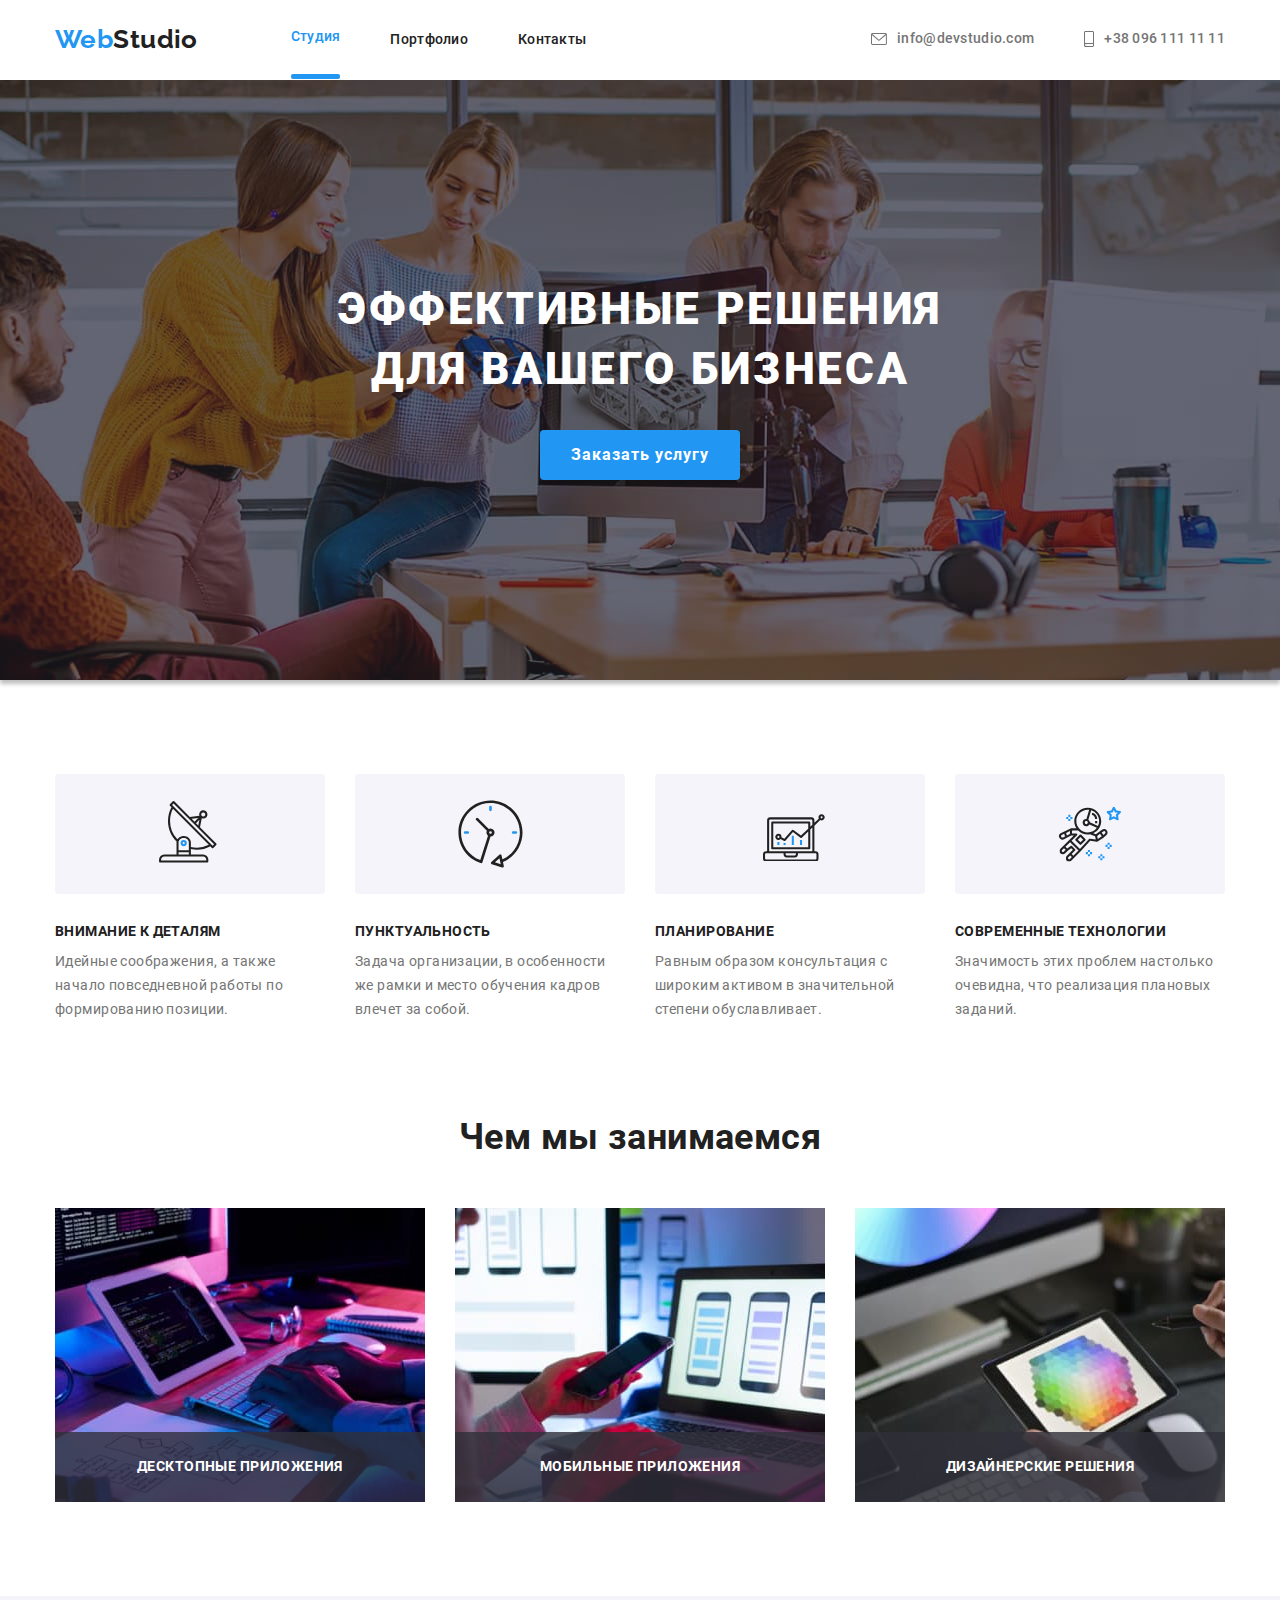
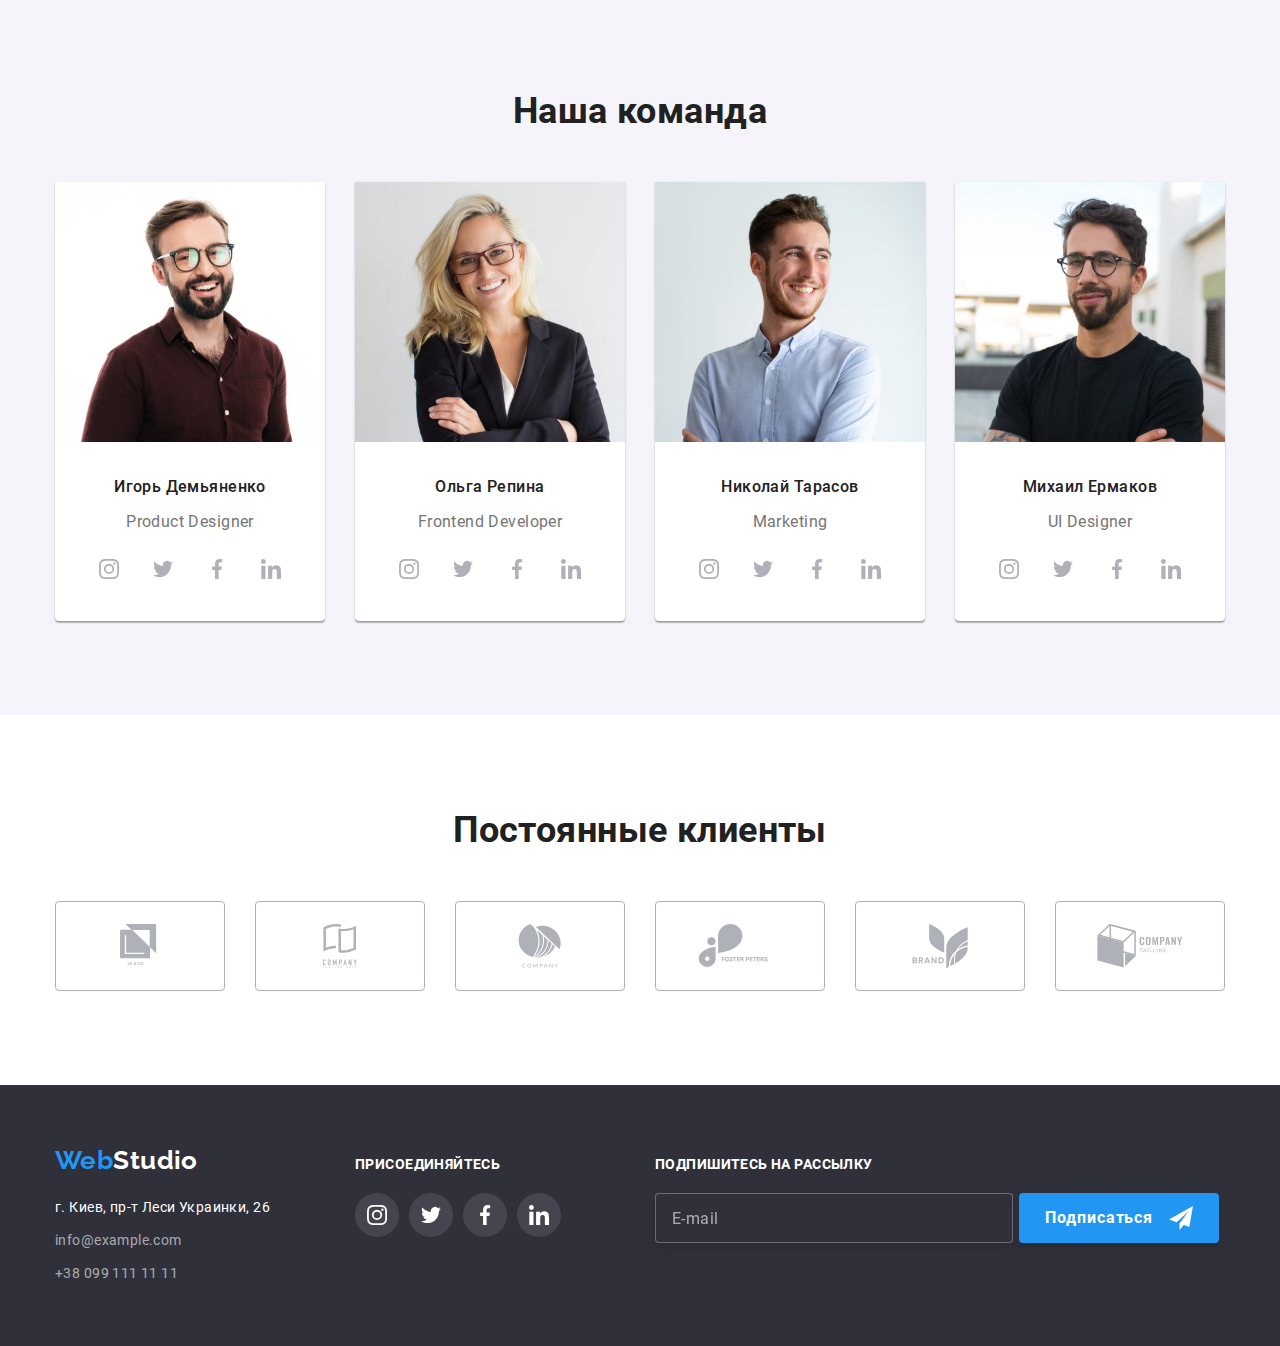
==== commit 7973db75: "css разбито на  отдельные части" ====
--- a/index.html
+++ b/index.html
@@ -18,7 +18,7 @@
         <div class="header-page container">
             <nav class="header-nav">
 
-                <a class="logo" href="./index.html">Web<span class="logo--end">Studio</span></a>
+                <a class="logo" href="./index.html">Web<span class="logo-header--end">Studio</span></a>
                 
                 <ul class="header-nav__list">
                     <li class="header-nav__item">
@@ -170,7 +170,7 @@
             </div>
         </section>
         <!-- Чем мы занимаемся -->
-        <section class="activity">
+        <section class="activity-section">
             <div class="container">
                 <h2 class="section__title">Чем мы занимаемся</h2>
 
@@ -207,28 +207,28 @@
                         <ul class="social-icons">
                             <li class="social-icons__item">
                                 <a href="" class="social-icons__link" target="_blank" rel="noopener noreferrer">
-                                    <svg class="icon">
+                                    <svg class="social-icons__img">
                                         <use href="./images/sprite.svg#icon-instagram"></use>
                                     </svg>
                                 </a>
                             </li>
                             <li class="social-icons__item">
                                 <a href="" class="social-icons__link" target="_blank" rel="noopener noreferrer">
-                                    <svg class="icon">
+                                    <svg class="social-icons__img">
                                         <use href="./images/sprite.svg#icon-twitter"></use>
                                     </svg>
                                 </a>
                             </li>
                             <li class="social-icons__item">
                                 <a href="" class="social-icons__link" target="_blank" rel="noopener noreferrer">
-                                    <svg class="icon">
+                                    <svg class="social-icons__img">
                                         <use href="./images/sprite.svg#icon-facebook"></use>
                                     </svg>
                                 </a>
                             </li>
                             <li class="social-icons__item">
                                 <a href="" class="social-icons__link" target="_blank" rel="noopener noreferrer">
-                                    <svg class="icon">
+                                    <svg class="social-icons__img">
                                         <use href="./images/sprite.svg#icon-linkedin"></use>
                                     </svg>
                                 </a>
@@ -238,35 +238,35 @@
                     </li>
 
                     <li class="team__item">
-                        <img class="team__img" class="team__img" src="./images/main/repina.jpg" alt="Ольга Репина" width="270" height="auto">
+                        <img class="team__img" src="./images/main/repina.jpg" alt="Ольга Репина" width="270" height="auto">
                         <h3 class="team__item--title">Ольга Репина</h3>
                         <p class="team__text" lang="en">Frontend Developer</p>
                         
                         <ul class="social-icons">
                             <li class="social-icons__item">
                                 <a href="" class="social-icons__link" target="_blank" rel="noopener noreferrer">
-                                    <svg class="icon">
+                                    <svg class="social-icons__img">
                                         <use href="./images/sprite.svg#icon-instagram"></use>
                                     </svg>
                                 </a>
                             </li>
                             <li class="social-icons__item">
                                 <a href="" class="social-icons__link" target="_blank" rel="noopener noreferrer">
-                                    <svg class="icon">
+                                    <svg class="social-icons__img">
                                         <use href="./images/sprite.svg#icon-twitter"></use>
                                     </svg>
                                 </a>
                             </li>
                             <li class="social-icons__item">
                                 <a href="" class="social-icons__link" target="_blank" rel="noopener noreferrer">
-                                    <svg class="icon">
+                                    <svg class="social-icons__img">
                                         <use href="./images/sprite.svg#icon-facebook"></use>
                                     </svg>
                                 </a>
                             </li>
                             <li class="social-icons__item">
                                 <a href="" class="social-icons__link" target="_blank" rel="noopener noreferrer">
-                                    <svg class="icon">
+                                    <svg class="social-icons__img">
                                         <use href="./images/sprite.svg#icon-linkedin"></use>
                                     </svg>
                                 </a>
@@ -276,35 +276,35 @@
                     </li>
 
                     <li class="team__item">
-                        <img class="team__img" class="team__img" src="./images/main/tarasov.jpg" alt="Николай Тарасов" width="270" height="auto">
+                        <img class="team__img" src="./images/main/tarasov.jpg" alt="Николай Тарасов" width="270" height="auto">
                         <h3 class="team__item--title">Николай Тарасов</h3>
                         <p class="team__text" lang="en">Marketing</p>
 
                         <ul class="social-icons">
                             <li class="social-icons__item">
                                 <a href="" class="social-icons__link" target="_blank" rel="noopener noreferrer">
-                                    <svg class="icon">
+                                    <svg class="social-icons__img">
                                         <use href="./images/sprite.svg#icon-instagram"></use>
                                     </svg>
                                 </a>
                             </li>
                             <li class="social-icons__item">
                                 <a href="" class="social-icons__link" target="_blank" rel="noopener noreferrer">
-                                    <svg class="icon">
+                                    <svg class="social-icons__img">
                                         <use href="./images/sprite.svg#icon-twitter"></use>
                                     </svg>
                                 </a>
                             </li>
                             <li class="social-icons__item">
                                 <a href="" class="social-icons__link" target="_blank" rel="noopener noreferrer">
-                                    <svg class="icon">
+                                    <svg class="social-icons__img">
                                         <use href="./images/sprite.svg#icon-facebook"></use>
                                     </svg>
                                 </a>
                             </li>
                             <li class="social-icons__item">
                                 <a href="" class="social-icons__link" target="_blank" rel="noopener noreferrer">
-                                    <svg class="icon">
+                                    <svg class="social-icons__img">
                                         <use href="./images/sprite.svg#icon-linkedin"></use>
                                     </svg>
                                 </a>
@@ -314,35 +314,35 @@
                     </li>
 
                     <li class="team__item">
-                        <img class="team__img" class="team__img" src="./images/main/ermakov.jpg" alt="Михаил Ермаков" width="270" height="auto">
+                        <img class="team__img" src="./images/main/ermakov.jpg" alt="Михаил Ермаков" width="270" height="auto">
                         <h3 class="team__item--title">Михаил Ермаков</h3>
                         <p class="team__text" lang="en">UI Designer</p>
 
                         <ul class="social-icons">
                             <li class="social-icons__item">
                                 <a href="" class="social-icons__link" target="_blank" rel="noopener noreferrer">
-                                    <svg class="icon">
+                                    <svg class="social-icons__img">
                                         <use href="./images/sprite.svg#icon-instagram"></use>
                                     </svg>
                                 </a>
                             </li>
                             <li class="social-icons__item">
                                 <a href="" class="social-icons__link" target="_blank" rel="noopener noreferrer">
-                                    <svg class="icon">
+                                    <svg class="social-icons__img">
                                         <use href="./images/sprite.svg#icon-twitter"></use>
                                     </svg>
                                 </a>
                             </li>
                             <li class="social-icons__item">
                                 <a href="" class="social-icons__link" target="_blank" rel="noopener noreferrer">
-                                    <svg class="icon">
+                                    <svg class="social-icons__img">
                                         <use href="./images/sprite.svg#icon-facebook"></use>
                                     </svg>
                                 </a>
                             </li>
                             <li class="social-icons__item">
                                 <a href="" class="social-icons__link" target="_blank" rel="noopener noreferrer">
-                                    <svg class="icon">
+                                    <svg class="social-icons__img">
                                         <use href="./images/sprite.svg#icon-linkedin"></use>
                                     </svg>
                                 </a>
@@ -355,7 +355,7 @@
             </div>
         </section>
         <!-- Постоянные клиенты -->
-        <section class="clients">
+        <section class="clients-section">
             <div class="container">
                 <h2 class="section__title">Постоянные клиенты</h2>
 
@@ -413,50 +413,50 @@
         </section>
     </main>
     <!-- Подвал -->
-    <footer class="footer">
-        <div class="footer__page container">
+    <footer class="footer-section">
+        <div class="container">
             <ul class="footer__list">
                 <!-- Лого и контакты -->
                 <li class="footer__item">                    
-                    <a class="logo" href="./index.html">Web<span class="logo-footer">Studio</span></a>
+                    <a class="logo" href="./index.html">Web<span class="logo-footer--end">Studio</span></a>
                     <address class="footer__adress">г. Киев, пр-т Леси Украинки, 26</address>
-                    <ul class="footer__contact list">
-                        <li class="footer__contact-item">
-                            <a class="footer__contact-link" href="mailto:info@example.com">info@example.com</a>
-                        </li>
-                        <li class="footer__contact-item">
-                            <a class="footer__contact-link" href="tel:+380991111111">+38 099 111 11 11</a>
+                    <ul class="footer-contact__list">
+                        <li class="footer-contact__item">
+                            <a class="footer-contact__link" href="mailto:info@example.com">info@example.com</a>
+                        </li>
+                        <li class="footer-contact__item">
+                            <a class="footer-contact__link" href="tel:+380991111111">+38 099 111 11 11</a>
                         </li>
                     </ul>                                   
                 </li>
                 <!-- Социальные сети -->
                 <li class="footer__item">
                     <h3 class="footer__title">присоединяйтесь</h3>
-                    <ul class="social-icons accent">
-                        <li class="social-icons__item accent">
-                            <a href="" class="social-icons__link accent" target="_blank" rel="noopener noreferrer">
-                                <svg class="icon">
+                    <ul class="social-icons">
+                        <li class="social-icons__item social-icons__item--accent">
+                            <a href="" class="social-icons__link social-icons__link--accent" target="_blank" rel="noopener noreferrer">
+                                <svg class="social-icons__img social-icons__img--accent">
                                     <use href="./images/sprite.svg#icon-instagram"></use>
                                 </svg>
                             </a>
                         </li>
-                        <li class="social-icons__item accent">
-                            <a href="" class="social-icons__link accent" target="_blank" rel="noopener noreferrer">
-                                <svg class="icon">
+                        <li class="social-icons__item social-icons__item--accent">
+                            <a href="" class="social-icons__link social-icons__link--accent" target="_blank" rel="noopener noreferrer">
+                                <svg class="social-icons__img social-icons__img--accent">
                                     <use href="./images/sprite.svg#icon-twitter"></use>
                                 </svg>
                             </a>
                         </li>
-                        <li class="social-icons__item accent">
-                            <a href="" class="social-icons__link accent" target="_blank" rel="noopener noreferrer">
-                                <svg class="icon">
+                        <li class="social-icons__item social-icons__item--accent">
+                            <a href="" class="social-icons__link social-icons__link--accent" target="_blank" rel="noopener noreferrer">
+                                <svg class="social-icons__img social-icons__img--accent">
                                     <use href="./images/sprite.svg#icon-facebook"></use>
                                 </svg>
                             </a>
                         </li>
-                        <li class="social-icons__item accent">
-                            <a href="" class="social-icons__link accent" target="_blank" rel="noopener noreferrer">
-                                <svg class="icon">
+                        <li class="social-icons__item social-icons__item--accent">
+                            <a href="" class="social-icons__link social-icons__link--accent" target="_blank" rel="noopener noreferrer">
+                                <svg class="social-icons__img social-icons__img--accent">
                                     <use href="./images/sprite.svg#icon-linkedin"></use>
                                 </svg>
                             </a>
--- a/css/main.min.css
+++ b/css/main.min.css
@@ -1 +1 @@
-/*! modern-normalize | MIT License | https://github.com/sindresorhus/modern-normalize */html{box-sizing:border-box}*,*::before,*::after{box-sizing:inherit}html{line-height:1.15}body{margin:0}h1{font-size:2em;margin:.67em 0}hr{box-sizing:content-box;height:0}pre{font-family:monospace,monospace;font-size:1em}a{-webkit-text-decoration-skip:objects}abbr[title]{-webkit-text-decoration:underline dotted;text-decoration:underline dotted}b,strong{font-weight:bolder}code,kbd,samp{font-family:monospace,monospace;font-size:1em}small{font-size:80%}sub,sup{font-size:75%;line-height:0;position:relative;vertical-align:baseline}sub{bottom:-0.25em}sup{top:-0.5em}button,input,optgroup,select,textarea{font-family:inherit;font-size:100%;line-height:1.15;margin:0}button,select{text-transform:none}button,[type=reset],[type=submit]{-webkit-appearance:button}button::-moz-focus-inner,[type=button]::-moz-focus-inner,[type=reset]::-moz-focus-inner,[type=submit]::-moz-focus-inner{border-style:none;padding:0}button:-moz-focusring,[type=button]:-moz-focusring,[type=reset]:-moz-focusring,[type=submit]:-moz-focusring{outline:1px dotted ButtonText}fieldset{padding:.35em .75em .625em}legend{padding:0}progress{vertical-align:baseline}[type=number]::-webkit-inner-spin-button,[type=number]::-webkit-outer-spin-button{height:auto}[type=search]{-webkit-appearance:textfield;outline-offset:-2px}[type=search]::-webkit-search-cancel-button,[type=search]::-webkit-search-decoration{-webkit-appearance:none}::-webkit-file-upload-button{-webkit-appearance:button;font:inherit}details{display:block}summary{display:list-item}:root{--primary-text-color: #757575;--accent-text-color: rgba(255, 255, 255, 0.6);--title-text-color: #212121;--primary-link-color: #2196f3;--accent-link-color: #188ce8;--primary-bg-color: #ffffff;--accent-bg-color: #2f303a;--accent-bg-second-color: #f5f4fa;--accent-bgi-color: #c4c4c4;--primary-icon-color: #afb1b8;--border-image-color: #eeeeee}@font-face{font-family:"Raleway";font-style:normal;font-weight:700;src:url("../fonts/raleway-v19-latin_cyrillic-700.eot");src:local(""),url("../fonts/raleway-v19-latin_cyrillic-700.eot?#iefix") format("embedded-opentype"),url("../fonts/raleway-v19-latin_cyrillic-700.woff2") format("woff2"),url("../fonts/raleway-v19-latin_cyrillic-700.woff") format("woff"),url("../fonts/raleway-v19-latin_cyrillic-700.ttf") format("truetype"),url("../fonts/raleway-v19-latin_cyrillic-700.svg#Raleway") format("svg")}@font-face{font-family:"Roboto";font-style:normal;font-weight:400;src:url("../fonts/roboto-v27-latin_cyrillic-regular.eot");src:local(""),url("../fonts/roboto-v27-latin_cyrillic-regular.eot?#iefix") format("embedded-opentype"),url("../fonts/roboto-v27-latin_cyrillic-regular.woff2") format("woff2"),url("../fonts/roboto-v27-latin_cyrillic-regular.woff") format("woff"),url("../fonts/roboto-v27-latin_cyrillic-regular.ttf") format("truetype"),url("../fonts/roboto-v27-latin_cyrillic-regular.svg#Roboto") format("svg")}@font-face{font-family:"Roboto";font-style:normal;font-weight:500;src:url("../fonts/roboto-v27-latin_cyrillic-500.eot");src:local(""),url("../fonts/roboto-v27-latin_cyrillic-500.eot?#iefix") format("embedded-opentype"),url("../fonts/roboto-v27-latin_cyrillic-500.woff2") format("woff2"),url("../fonts/roboto-v27-latin_cyrillic-500.woff") format("woff"),url("../fonts/roboto-v27-latin_cyrillic-500.ttf") format("truetype"),url("../fonts/roboto-v27-latin_cyrillic-500.svg#Roboto") format("svg")}@font-face{font-family:"Roboto";font-style:normal;font-weight:700;src:url("../fonts/roboto-v27-latin_cyrillic-700.eot");src:local(""),url("../fonts/roboto-v27-latin_cyrillic-700.eot?#iefix") format("embedded-opentype"),url("../fonts/roboto-v27-latin_cyrillic-700.woff2") format("woff2"),url("../fonts/roboto-v27-latin_cyrillic-700.woff") format("woff"),url("../fonts/roboto-v27-latin_cyrillic-700.ttf") format("truetype"),url("../fonts/roboto-v27-latin_cyrillic-700.svg#Roboto") format("svg")}@font-face{font-family:"Roboto";font-style:normal;font-weight:900;src:url("../fonts/roboto-v27-latin_cyrillic-900.eot");src:local(""),url("../fonts/roboto-v27-latin_cyrillic-900.eot?#iefix") format("embedded-opentype"),url("../fonts/roboto-v27-latin_cyrillic-900.woff2") format("woff2"),url("../fonts/roboto-v27-latin_cyrillic-900.woff") format("woff"),url("../fonts/roboto-v27-latin_cyrillic-900.ttf") format("truetype"),url("../fonts/roboto-v27-latin_cyrillic-900.svg#Roboto") format("svg")}body{background-color:var(--primary-bg-color);font-family:Roboto,sans-serif;font-weight:400;font-size:14px;line-height:1.71;color:var(--primary-text-color);letter-spacing:.03em}h1,h2,h3,h4,p{margin:0}ul{list-style:none;padding:0;margin:0}a{text-decoration:none}img{display:block;max-width:100%;height:auto}.container{width:1200px;margin-left:auto;margin-right:auto;padding-left:15px;padding-right:15px}.button{display:flex;justify-content:space-evenly;align-items:center;border:0px;margin:0 auto;padding:10px;min-width:200px;font-family:inherit;font-weight:700;font-size:16px;line-height:1.88;letter-spacing:.06em;color:var(--primary-bg-color);background-color:var(--primary-link-color);box-shadow:0px 4px 4px rgba(0,0,0,.15);border-radius:4px;cursor:pointer;transition:background-color 250ms cubic-bezier(0.4, 0, 0.2, 1)}.button:hover,.button:focus{background-color:var(--accent-link-color);transition:background-color 250ms cubic-bezier(0.4, 0, 0.2, 1)}.logo{font-family:Raleway;font-weight:700;font-size:26px;line-height:1.19;color:var(--primary-link-color)}.logo--end{margin-right:93px;color:var(--title-text-color)}.backdrop{position:fixed;top:0;left:0;width:100%;height:100%;background-color:rgba(0,0,0,.2);opacity:1;visibility:visible;transition:opacity 250ms cubic-bezier(0.4, 0, 0.2, 1)}.is-hidden{visibility:hidden;opacity:0;pointer-events:none;transition:opacity 250ms cubic-bezier(0.4, 0, 0.2, 1)}.form-section{position:relative;margin:10vh auto;padding:40px;width:528px;height:581px;background-color:var(--primary-bg-color);box-shadow:0px 1px 3px rgba(0,0,0,.12),0px 1px 1px rgba(0,0,0,.14),0px 2px 1px rgba(0,0,0,.2);border-radius:4px}.form-title{font-weight:700;font-size:20px;line-height:1.15;text-align:center;color:var(--title-text-color);margin-bottom:12px}.form-field{position:relative;display:block;margin-bottom:10px}.form-label{display:block;margin-bottom:4px;font-size:12px;line-height:1.17;letter-spacing:.01em;color:var(--primary-text-color)}.form-input{width:100%;height:40px;padding-left:42px;border:1px solid rgba(33,33,33,.2);box-sizing:border-box;border-radius:4px;cursor:pointer}.form-icon{position:absolute;top:50%;left:12px;display:inline-block;width:18px;height:18px;cursor:pointer}.form-field:focus-within>.form-icon{fill:var(--primary-link-color);transition:fill 250ms cubic-bezier(0.4, 0, 0.2, 1)}.form-input:focus{outline:none;border-color:var(--primary-link-color);transition:border-color 250ms cubic-bezier(0.4, 0, 0.2, 1)}.form-input:-webkit-autofill,.form-input:-webkit-autofill:focus{-webkit-text-fill-color:currentColor}.form-textarea{resize:none;height:120px;padding:12px 16px}.form-textarea::-moz-placeholder{font-size:12px;line-height:1.17;letter-spacing:.01em;color:rgba(117,117,117,.5)}.form-textarea:-ms-input-placeholder{font-size:12px;line-height:1.17;letter-spacing:.01em;color:rgba(117,117,117,.5)}.form-textarea::placeholder{font-size:12px;line-height:1.17;letter-spacing:.01em;color:rgba(117,117,117,.5)}.form-checkbox{display:inline-block;position:relative;margin-top:20px;margin-bottom:30px;margin-left:10px;margin-right:10px}.header-section{padding-top:24px;padding-bottom:25px}.header-page{display:flex;align-items:center}.header-nav{display:flex;align-items:center}.header-nav__list{display:flex;align-items:center}.header-nav__item+.header-nav__item{margin-left:50px}.header-nav__link{font-weight:500;line-height:1.14;letter-spacing:.02em;color:var(--title-text-color);transition:color 250ms cubic-bezier(0.4, 0, 0.2, 1)}.header-nav__link:hover,.header-nav__link:focus{color:var(--primary-link-color)}.header-nav__link--current{color:var(--primary-link-color)}.header-nav__link--current::after{content:"";display:block;width:100%;height:5px;background-color:currentColor;border-radius:2px;transform:translateY(25px)}.header-contact{display:flex;align-items:center;margin-left:auto;font-weight:500;line-height:1.14;letter-spacing:.02em}.header-contact__item:not(:last-child){margin-right:50px}.header-contact__link{display:flex;align-items:center;color:var(--primary-text-color);transition:color 250ms cubic-bezier(0.4, 0, 0.2, 1)}.header-contact__link:hover,.header-contact__link:focus{color:var(--primary-link-color)}.header-contact__icon{margin-right:10px;fill:var(--primary-text-color)}.header-contact__icon:hover,.header-contact__icon:focus{fill:var(--primary-link-color)}.icon-envelope{width:16px;height:12px}.icon-phone{width:10px;height:16px}.section__title{text-align:center;margin-bottom:50px;font-weight:700;font-size:36px;line-height:1.17;color:var(--title-text-color)}.section__title--hidden{display:none}.hero-section{max-width:1600px;margin-right:auto;margin-left:auto;padding-top:200px;padding-bottom:200px;background-color:var(--accent-bg-color);background-image:linear-gradient(to left, rgba(47, 48, 58, 0.4), rgba(47, 48, 58, 0.4)),url(../images/main/hero.jpg);background-repeat:no-repeat;background-position:center;background-size:cover;box-shadow:0px 4px 4px rgba(0,0,0,.25)}.hero-title{width:696px;height:120px;margin-left:auto;margin-right:auto;margin-bottom:30px;font-weight:900;font-size:44px;line-height:1.36;letter-spacing:.06em;text-transform:uppercase;text-align:center;color:var(--primary-bg-color)}.form-checkbox__input{-webkit-appearance:none;-moz-appearance:none;appearance:none}.checkbox{position:absolute;top:50%;left:0;transform:translateY(-50%);width:16px;height:15px;background-color:var(--primary-bg-color);box-shadow:0 0 0 2px var(--title-text-color);border-radius:2px;transition:background-color 250ms cubic-bezier(0.4, 0, 0.2, 1),box-shadow 250ms cubic-bezier(0.4, 0, 0.2, 1)}.form-checkbox__input:checked+.checkbox{box-shadow:none;background-color:var(--primary-link-color);transition:background-color 250ms cubic-bezier(0.4, 0, 0.2, 1)}.form-checkbox__input:focus+.checkbox{box-shadow:0 0 0 2.7px var(--title-text-color);transition:box-shadow 250ms cubic-bezier(0.4, 0, 0.2, 1)}.form-checkbox__input:checked:focus+.checkbox{background-color:var(--primary-link-color);transition:background-color 250ms cubic-bezier(0.4, 0, 0.2, 1)}.form-checkbox__label{padding-left:16px}.form-checkbox__link{-webkit-text-decoration-line:underline;text-decoration-line:underline;color:var(--primary-link-color)}.form-button__close{position:absolute;right:8px;top:8px;width:30px;height:30px;border:1px solid rgba(0,0,0,.1);background-color:var(--primary-bg-color);border-radius:50%;cursor:pointer}.form-button__close::before,.form-button__close::after{content:" ";position:absolute;height:18px;width:2px;background-color:var(--title-text-color)}.form-button__close:before{transform:rotate(45deg) translate(-6px, -6px)}.form-button__close:after{transform:rotate(-45deg) translate(6px, -6px)}.form-button__close:hover::before,.form-button__close:hover::after,.form-button__close:focus::before,.form-button__close:focus::after{background-color:var(--primary-link-color);transition:background-color 250ms cubic-bezier(0.4, 0, 0.2, 1)}.advantages-section{padding-top:94px;padding-bottom:94px}.advantages__list{display:flex;margin-left:-30px}.advantages__item{display:block;margin-left:30px;width:calc((100% - 30px * 4) / 4)}.advantages__icons{display:flex;justify-content:center;align-items:center;background-color:var(--accent-bg-second-color);height:120px;border-radius:4px;background-size:cover;margin-bottom:30px}.icon__antenna{width:66px;height:70px}.icon__clock{width:67px;height:70px}.icon__diagram{width:70px;height:54px}.icon__astronaut{width:70px;height:62px}.advantages__title{margin-bottom:10px;font-weight:700;font-size:14px;line-height:1.14;color:var(--title-text-color);text-transform:uppercase}.activity{padding-bottom:94px}.activity__list{display:flex;flex-wrap:wrap}.activity__item+.activity__item{margin-left:30px}.activity__item{width:calc((100% - 30px * 2) / 3);height:auto;position:relative;z-index:-1}.activity__text{position:absolute;left:0;bottom:0;width:100%;padding-top:27px;padding-bottom:27px;background-color:rgba(47,48,58,.8);text-align:center;font-weight:700;line-height:1.14;text-transform:uppercase;color:var(--primary-bg-color)}.team-section{padding-top:94px;padding-bottom:94px;background:var(--accent-bg-second-color)}.team__item--title{padding-bottom:10px;font-weight:500;font-size:16px;line-height:1.88;color:var(--title-text-color)}.team__list{display:flex;flex-wrap:wrap;margin-left:-30px}.team__item{text-align:center;width:calc((100% - 30px * 4) / 4);margin-left:30px;background-color:var(--primary-bg-color);box-shadow:0px 1px 3px rgba(0,0,0,.12),0px 1px 1px rgba(0,0,0,.14),0px 2px 1px rgba(0,0,0,.2);border-radius:0px 0px 4px 4px}.team__img{margin-bottom:30px}.team__text{text-align:center;padding-bottom:16px;font-size:16px;line-height:1.19}.social-icons{display:inline-flex;padding-bottom:30px}.social-icons__item+.social-icons__item{margin-left:10px}.social-icons__link{display:flex;justify-content:center;align-items:center;background-color:transparent;border-radius:50%;width:44px;height:44px;transition:background-color 250ms cubic-bezier(0.4, 0, 0.2, 1)}.social-icons__link:hover,.social-icons__link:focus{background-color:var(--primary-link-color)}.social-icons .icon{width:20px;height:20px;fill:var(--primary-icon-color)}.social-icons__link:hover .icon,.social-icons__link:focus .icon{fill:var(--primary-bg-color)}.clients{padding-top:94px;padding-bottom:94px}.clients__list{display:flex;justify-content:center;align-items:center;margin-left:-30px}.clients__item{display:block;margin-left:30px;width:calc((100% - 30px * 6) / 6);height:90px}.clients__link{display:flex;height:inherit;justify-content:center;align-items:center;border-radius:4px;border:1px solid var(--primary-icon-color);fill:var(--primary-icon-color);transition:border 250ms cubic-bezier(0.4, 0, 0.2, 1)}.clients__link:hover,.clients__link:focus{border:1px solid var(--primary-link-color)}.clients__icons{width:100%;height:44px;fill:var(--primary-icon-color);transition:fill 250ms cubic-bezier(0.4, 0, 0.2, 1)}.clients__link:hover .clients__icons,.clients__link:focus .clients__icons{fill:var(--primary-link-color)}.footer{padding-top:60px;padding-bottom:60px;background:var(--accent-bg-color)}.footer__list{display:flex;align-items:flex-start;flex-wrap:wrap;justify-content:space-between}.footer__item{flex-basis:calc((50% - 45px) / 2)}.footer__item:last-child{flex-basis:calc(50% - 15px)}.footer__item .footer__title{padding-top:10px}.logo-footer{display:inline-block;margin-bottom:20px;color:var(--primary-bg-color)}.footer__adress{margin-bottom:9px;font-style:normal;color:var(--primary-bg-color)}.footer__contact__item{margin-bottom:9px}.footer__contact__item:last-child{margin-bottom:0}.footer__contact-link{display:block;color:var(--accent-text-color);transition:color 250ms cubic-bezier(0.4, 0, 0.2, 1)}.footer__contact-link:hover,.footer__contact-link:focus{color:var(--primary-link-color)}.footer-social{margin-top:12px;margin-left:70px}.footer__title{margin-bottom:20px;font-weight:700;font-size:14px;line-height:1.14;color:var(--primary-bg-color);text-transform:uppercase}.social-icons__link.accent{background-color:rgba(255,255,255,.1);transition:background-color 250ms cubic-bezier(0.4, 0, 0.2, 1)}.social-icons__link.accent:hover,.social-icons__link.accent:focus{background-color:var(--primary-link-color)}.social-icons.accent .icon{width:20px;height:20px;fill:var(--primary-bg-color)}.footer-form{display:flex;justify-content:space-between;align-items:center}.footer-form-input{display:flex;justify-content:center;align-items:center;width:358px;height:50px;border:1px solid rgba(255,255,255,.3);box-sizing:border-box;filter:drop-shadow(0px 4px 4px rgba(0, 0, 0, 0.15));border-radius:4px;background-color:var(--accent-bg-color);padding-left:16px;font-size:16px;color:var(--primary-bg-color)}.footer-form input::-moz-placeholder{font-weight:400;font-size:16px;line-height:12.5;letter-spacing:.03em;color:rgba(255,255,255,.6)}.footer-form input:-ms-input-placeholder{font-weight:400;font-size:16px;line-height:12.5;letter-spacing:.03em;color:rgba(255,255,255,.6)}.footer-form input::placeholder{font-weight:400;font-size:16px;line-height:12.5;letter-spacing:.03em;color:rgba(255,255,255,.6)}.footer-icon-send{width:24px;height:24px}.page-portfolio{border-bottom:1px solid #ececec}.example{padding-top:94px;padding-bottom:94px}.example-filter{display:flex;justify-content:center;margin-bottom:50px}.example-button{padding:6px 22px;border:none;font-family:inherit;font-weight:500;font-size:16px;line-height:1.63;letter-spacing:.03em;border-radius:4px;background-color:var(--accent-bg-second-color);color:var(--title-text-color);cursor:pointer;transition:background-color 250ms cubic-bezier(0.4, 0, 0.2, 1),color 250ms cubic-bezier(0.4, 0, 0.2, 1)}.example-button:hover,.example-button:focus{color:var(--primary-bg-color);background-color:var(--primary-link-color);box-shadow:0px 3px 1px rgba(0,0,0,.1),0px 1px 2px rgba(0,0,0,.08),0px 2px 2px rgba(0,0,0,.12)}.example-item:not(:last-child){margin-right:8px}.work-list{display:flex;flex-wrap:wrap;margin-left:-30px;margin-bottom:-30px}.work-item{width:calc((100% - 30px * 3) / 3);height:404px;margin-left:30px;margin-bottom:30px;background-size:cover;background-color:var(--primary-bg-color);border:1px solid var(--border-image-color)}.work-thumb{position:relative;overflow:hidden}.work-link:hover .work-overlay,.work-link:focus .work-overlay{transform:translateY(0);transition:transform 250ms cubic-bezier(0.4, 0, 0.2, 1)}.work-overlay{position:absolute;top:0;left:0;width:100%;height:100%;background-color:rgba(33,150,243,.9);transform:translateY(100%);transition:transform 250ms cubic-bezier(0.4, 0, 0.2, 1);padding:63px 24px;font-size:18px;line-height:1.56;color:var(--primary-bg-color)}.work-title{margin-top:20px;margin-bottom:4px;margin-left:24px;letter-spacing:.06em;font-weight:700;font-size:18px;line-height:2;color:var(--title-text-color)}.work-text{margin-left:24px;margin-bottom:20px;font-size:16px;line-height:1.88;color:var(--primary-text-color)}.work-item:hover,.work-item:focus{box-shadow:0px 1px 1px rgba(0,0,0,.12),0px 4px 4px rgba(0,0,0,.06),1px 4px 6px rgba(0,0,0,.16)}/*# sourceMappingURL=main.min.css.map */+/*! modern-normalize | MIT License | https://github.com/sindresorhus/modern-normalize */html{box-sizing:border-box}*,*::before,*::after{box-sizing:inherit}html{line-height:1.15}body{margin:0}h1{font-size:2em;margin:.67em 0}hr{box-sizing:content-box;height:0}pre{font-family:monospace,monospace;font-size:1em}a{-webkit-text-decoration-skip:objects}abbr[title]{-webkit-text-decoration:underline dotted;text-decoration:underline dotted}b,strong{font-weight:bolder}code,kbd,samp{font-family:monospace,monospace;font-size:1em}small{font-size:80%}sub,sup{font-size:75%;line-height:0;position:relative;vertical-align:baseline}sub{bottom:-0.25em}sup{top:-0.5em}button,input,optgroup,select,textarea{font-family:inherit;font-size:100%;line-height:1.15;margin:0}button,select{text-transform:none}button,[type=reset],[type=submit]{-webkit-appearance:button}button::-moz-focus-inner,[type=button]::-moz-focus-inner,[type=reset]::-moz-focus-inner,[type=submit]::-moz-focus-inner{border-style:none;padding:0}button:-moz-focusring,[type=button]:-moz-focusring,[type=reset]:-moz-focusring,[type=submit]:-moz-focusring{outline:1px dotted ButtonText}fieldset{padding:.35em .75em .625em}legend{padding:0}progress{vertical-align:baseline}[type=number]::-webkit-inner-spin-button,[type=number]::-webkit-outer-spin-button{height:auto}[type=search]{-webkit-appearance:textfield;outline-offset:-2px}[type=search]::-webkit-search-cancel-button,[type=search]::-webkit-search-decoration{-webkit-appearance:none}::-webkit-file-upload-button{-webkit-appearance:button;font:inherit}details{display:block}summary{display:list-item}:root{--primary-text-color: #757575;--accent-text-color: rgba(255, 255, 255, 0.6);--title-text-color: #212121;--primary-link-color: #2196f3;--accent-link-color: #188ce8;--primary-bg-color: #ffffff;--accent-bg-color: #2f303a;--accent-bg-second-color: #f5f4fa;--accent-bgi-color: #c4c4c4;--primary-icon-color: #afb1b8;--border-image-color: #eeeeee}@font-face{font-family:"Raleway";font-style:normal;font-weight:700;src:url("../fonts/raleway-v19-latin_cyrillic-700.eot");src:local(""),url("../fonts/raleway-v19-latin_cyrillic-700.eot?#iefix") format("embedded-opentype"),url("../fonts/raleway-v19-latin_cyrillic-700.woff2") format("woff2"),url("../fonts/raleway-v19-latin_cyrillic-700.woff") format("woff"),url("../fonts/raleway-v19-latin_cyrillic-700.ttf") format("truetype"),url("../fonts/raleway-v19-latin_cyrillic-700.svg#Raleway") format("svg")}@font-face{font-family:"Roboto";font-style:normal;font-weight:400;src:url("../fonts/roboto-v27-latin_cyrillic-regular.eot");src:local(""),url("../fonts/roboto-v27-latin_cyrillic-regular.eot?#iefix") format("embedded-opentype"),url("../fonts/roboto-v27-latin_cyrillic-regular.woff2") format("woff2"),url("../fonts/roboto-v27-latin_cyrillic-regular.woff") format("woff"),url("../fonts/roboto-v27-latin_cyrillic-regular.ttf") format("truetype"),url("../fonts/roboto-v27-latin_cyrillic-regular.svg#Roboto") format("svg")}@font-face{font-family:"Roboto";font-style:normal;font-weight:500;src:url("../fonts/roboto-v27-latin_cyrillic-500.eot");src:local(""),url("../fonts/roboto-v27-latin_cyrillic-500.eot?#iefix") format("embedded-opentype"),url("../fonts/roboto-v27-latin_cyrillic-500.woff2") format("woff2"),url("../fonts/roboto-v27-latin_cyrillic-500.woff") format("woff"),url("../fonts/roboto-v27-latin_cyrillic-500.ttf") format("truetype"),url("../fonts/roboto-v27-latin_cyrillic-500.svg#Roboto") format("svg")}@font-face{font-family:"Roboto";font-style:normal;font-weight:700;src:url("../fonts/roboto-v27-latin_cyrillic-700.eot");src:local(""),url("../fonts/roboto-v27-latin_cyrillic-700.eot?#iefix") format("embedded-opentype"),url("../fonts/roboto-v27-latin_cyrillic-700.woff2") format("woff2"),url("../fonts/roboto-v27-latin_cyrillic-700.woff") format("woff"),url("../fonts/roboto-v27-latin_cyrillic-700.ttf") format("truetype"),url("../fonts/roboto-v27-latin_cyrillic-700.svg#Roboto") format("svg")}@font-face{font-family:"Roboto";font-style:normal;font-weight:900;src:url("../fonts/roboto-v27-latin_cyrillic-900.eot");src:local(""),url("../fonts/roboto-v27-latin_cyrillic-900.eot?#iefix") format("embedded-opentype"),url("../fonts/roboto-v27-latin_cyrillic-900.woff2") format("woff2"),url("../fonts/roboto-v27-latin_cyrillic-900.woff") format("woff"),url("../fonts/roboto-v27-latin_cyrillic-900.ttf") format("truetype"),url("../fonts/roboto-v27-latin_cyrillic-900.svg#Roboto") format("svg")}body{background-color:var(--primary-bg-color);font-family:Roboto,sans-serif;font-weight:400;font-size:14px;line-height:1.71;color:var(--primary-text-color);letter-spacing:.03em}h1,h2,h3,h4,p{margin:0}ul{list-style:none;padding:0;margin:0}a{text-decoration:none}img{display:block;max-width:100%;height:auto}.form-checkbox__input{-webkit-appearance:none;-moz-appearance:none;appearance:none}.container{width:1200px;margin-left:auto;margin-right:auto;padding-left:15px;padding-right:15px}.button{display:flex;justify-content:space-evenly;align-items:center;border:0px;margin:0 auto;padding:10px;min-width:200px;font-family:inherit;font-weight:700;font-size:16px;line-height:1.88;letter-spacing:.06em;color:var(--primary-bg-color);background-color:var(--primary-link-color);box-shadow:0px 4px 4px rgba(0,0,0,.15);border-radius:4px;cursor:pointer;transition:background-color 250ms cubic-bezier(0.4, 0, 0.2, 1)}.button:hover,.button:focus{background-color:var(--accent-link-color);transition:background-color 250ms cubic-bezier(0.4, 0, 0.2, 1)}.header-section{padding-top:24px;padding-bottom:25px}.header-page{display:flex;align-items:center}.logo{font-family:Raleway;font-weight:700;font-size:26px;line-height:1.19;color:var(--primary-link-color)}.logo-header--end{margin-right:93px;color:var(--title-text-color)}.header-nav{display:flex;align-items:center}.header-nav__list{display:flex;align-items:center}.header-nav__item+.header-nav__item{margin-left:50px}.header-nav__link{font-weight:500;line-height:1.14;letter-spacing:.02em;color:var(--title-text-color);transition:color 250ms cubic-bezier(0.4, 0, 0.2, 1)}.header-nav__link:hover,.header-nav__link:focus{color:var(--primary-link-color)}.header-nav__link--current{color:var(--primary-link-color)}.header-nav__link--current::after{content:"";display:block;width:100%;height:5px;background-color:currentColor;border-radius:2px;transform:translateY(25px)}.header-contact{display:flex;align-items:center;margin-left:auto;font-weight:500;line-height:1.14;letter-spacing:.02em}.header-contact__item:not(:last-child){margin-right:50px}.header-contact__link{display:flex;align-items:center;color:var(--primary-text-color);transition:color 250ms cubic-bezier(0.4, 0, 0.2, 1)}.header-contact__link:hover,.header-contact__link:focus{color:var(--primary-link-color)}.header-contact__icon{margin-right:10px;fill:var(--primary-text-color)}.header-contact__icon:hover,.header-contact__icon:focus{fill:var(--primary-link-color)}.icon-envelope{width:16px;height:12px}.icon-phone{width:10px;height:16px}.section__title{text-align:center;margin-bottom:50px;font-weight:700;font-size:36px;line-height:1.17;color:var(--title-text-color)}.section__title--hidden{display:none}.hero-section{max-width:1600px;margin-right:auto;margin-left:auto;padding-top:200px;padding-bottom:200px;background-color:var(--accent-bg-color);background-image:linear-gradient(to left, rgba(47, 48, 58, 0.4), rgba(47, 48, 58, 0.4)),url(../images/main/hero.jpg);background-repeat:no-repeat;background-position:center;background-size:cover;box-shadow:0px 4px 4px rgba(0,0,0,.25)}.hero-title{width:696px;height:120px;margin-left:auto;margin-right:auto;margin-bottom:30px;font-weight:900;font-size:44px;line-height:1.36;letter-spacing:.06em;text-transform:uppercase;text-align:center;color:var(--primary-bg-color)}.form-button__close{position:absolute;right:8px;top:8px;width:30px;height:30px;border:1px solid rgba(0,0,0,.1);background-color:var(--primary-bg-color);border-radius:50%;cursor:pointer}.form-button__close::before,.form-button__close::after{content:" ";position:absolute;height:18px;width:2px;background-color:var(--title-text-color)}.form-button__close:before{transform:rotate(45deg) translate(-6px, -6px)}.form-button__close:after{transform:rotate(-45deg) translate(6px, -6px)}.form-button__close:hover::before,.form-button__close:hover::after,.form-button__close:focus::before,.form-button__close:focus::after{background-color:var(--primary-link-color);transition:background-color 250ms cubic-bezier(0.4, 0, 0.2, 1)}.backdrop{position:fixed;top:0;left:0;width:100%;height:100%;background-color:rgba(0,0,0,.2);opacity:1;visibility:visible;transition:opacity 250ms cubic-bezier(0.4, 0, 0.2, 1)}.is-hidden{visibility:hidden;opacity:0;pointer-events:none;transition:opacity 250ms cubic-bezier(0.4, 0, 0.2, 1)}.form-section{position:relative;margin:10vh auto;padding:40px;width:528px;height:581px;background-color:var(--primary-bg-color);box-shadow:0px 1px 3px rgba(0,0,0,.12),0px 1px 1px rgba(0,0,0,.14),0px 2px 1px rgba(0,0,0,.2);border-radius:4px}.form-title{font-weight:700;font-size:20px;line-height:1.15;text-align:center;color:var(--title-text-color);margin-bottom:12px}.form-field{position:relative;display:block;margin-bottom:10px}.form-label{display:block;margin-bottom:4px;font-size:12px;line-height:1.17;letter-spacing:.01em;color:var(--primary-text-color)}.form-input{width:100%;height:40px;padding-left:42px;border:1px solid rgba(33,33,33,.2);box-sizing:border-box;border-radius:4px;cursor:pointer}.form-icon{position:absolute;top:50%;left:12px;display:inline-block;width:18px;height:18px;cursor:pointer}.form-field:focus-within>.form-icon{fill:var(--primary-link-color);transition:fill 250ms cubic-bezier(0.4, 0, 0.2, 1)}.form-input:focus{outline:none;border-color:var(--primary-link-color);transition:border-color 250ms cubic-bezier(0.4, 0, 0.2, 1)}.form-input:-webkit-autofill,.form-input:-webkit-autofill:focus{-webkit-text-fill-color:currentColor}.form-textarea{resize:none;height:120px;padding:12px 16px}.form-textarea::-moz-placeholder{font-size:12px;line-height:1.17;letter-spacing:.01em;color:rgba(117,117,117,.5)}.form-textarea:-ms-input-placeholder{font-size:12px;line-height:1.17;letter-spacing:.01em;color:rgba(117,117,117,.5)}.form-textarea::placeholder{font-size:12px;line-height:1.17;letter-spacing:.01em;color:rgba(117,117,117,.5)}.form-checkbox{display:inline-block;position:relative;margin-top:20px;margin-bottom:30px;margin-left:10px;margin-right:10px}.checkbox{position:absolute;top:50%;left:0;transform:translateY(-50%);width:16px;height:15px;background-color:var(--primary-bg-color);box-shadow:0 0 0 2px var(--title-text-color);border-radius:2px;transition:background-color 250ms cubic-bezier(0.4, 0, 0.2, 1),box-shadow 250ms cubic-bezier(0.4, 0, 0.2, 1)}.form-checkbox__input:checked+.checkbox{box-shadow:none;background-color:var(--primary-link-color);transition:background-color 250ms cubic-bezier(0.4, 0, 0.2, 1)}.form-checkbox__input:focus+.checkbox{box-shadow:0 0 0 2.7px var(--title-text-color);transition:box-shadow 250ms cubic-bezier(0.4, 0, 0.2, 1)}.form-checkbox__input:checked:focus+.checkbox{background-color:var(--primary-link-color);transition:background-color 250ms cubic-bezier(0.4, 0, 0.2, 1)}.form-checkbox__label{padding-left:16px}.form-checkbox__link{-webkit-text-decoration-line:underline;text-decoration-line:underline;color:var(--primary-link-color)}.advantages-section{padding-top:94px;padding-bottom:94px}.advantages__list{display:flex;margin-left:-30px}.advantages__item{display:block;margin-left:30px;width:calc((100% - 30px * 4) / 4)}.advantages__title{margin-bottom:10px;font-weight:700;font-size:14px;line-height:1.14;color:var(--title-text-color);text-transform:uppercase}.advantages__icons{display:flex;justify-content:center;align-items:center;background-color:var(--accent-bg-second-color);height:120px;border-radius:4px;background-size:cover;margin-bottom:30px}.icon__antenna{width:66px;height:70px}.icon__clock{width:67px;height:70px}.icon__diagram{width:70px;height:54px}.icon__astronaut{width:70px;height:62px}.activity-section{padding-bottom:94px}.activity__list{display:flex;flex-wrap:wrap}.activity__item+.activity__item{margin-left:30px}.activity__item{width:calc((100% - 30px * 2) / 3);height:auto;position:relative;z-index:-1}.activity__text{position:absolute;left:0;bottom:0;width:100%;padding-top:27px;padding-bottom:27px;background-color:rgba(47,48,58,.8);text-align:center;font-weight:700;line-height:1.14;text-transform:uppercase;color:var(--primary-bg-color)}.team-section{padding-top:94px;padding-bottom:94px;background:var(--accent-bg-second-color)}.team__list{display:flex;flex-wrap:wrap;margin-left:-30px}.team__item{text-align:center;width:calc((100% - 30px * 4) / 4);margin-left:30px;padding-bottom:30px;background-color:var(--primary-bg-color);box-shadow:0px 1px 3px rgba(0,0,0,.12),0px 1px 1px rgba(0,0,0,.14),0px 2px 1px rgba(0,0,0,.2);border-radius:0px 0px 4px 4px}.team__img{margin-bottom:30px}.team__item--title{padding-bottom:10px;font-weight:500;font-size:16px;line-height:1.88;color:var(--title-text-color)}.team__text{text-align:center;padding-bottom:16px;font-size:16px;line-height:1.19}.social-icons{display:inline-flex}.social-icons__item+.social-icons__item{margin-left:10px}.social-icons__link{display:flex;justify-content:center;align-items:center;background-color:transparent;border-radius:50%;width:44px;height:44px;transition:background-color 250ms cubic-bezier(0.4, 0, 0.2, 1)}.social-icons__link:hover,.social-icons__link:focus{background-color:var(--primary-link-color);transition:background-color 250ms cubic-bezier(0.4, 0, 0.2, 1)}.social-icons__img{width:20px;height:20px;fill:var(--primary-icon-color);transition:fill 250ms cubic-bezier(0.4, 0, 0.2, 1)}.social-icons__link:hover .social-icons__img,.social-icons__link:focus .social-icons__img{fill:var(--primary-bg-color);transition:fill 250ms cubic-bezier(0.4, 0, 0.2, 1)}.clients-section{padding-top:94px;padding-bottom:94px}.clients__list{display:flex;justify-content:center;align-items:center;margin-left:-30px}.clients__item{display:block;margin-left:30px;width:calc((100% - 30px * 6) / 6);height:90px}.clients__link{display:flex;height:inherit;justify-content:center;align-items:center;border-radius:4px;border:1px solid var(--primary-icon-color);fill:var(--primary-icon-color);transition:border 250ms cubic-bezier(0.4, 0, 0.2, 1)}.clients__link:hover,.clients__link:focus{border:1px solid var(--primary-link-color)}.clients__icons{width:100%;height:44px;fill:var(--primary-icon-color);transition:fill 250ms cubic-bezier(0.4, 0, 0.2, 1)}.clients__link:hover .clients__icons,.clients__link:focus .clients__icons{fill:var(--primary-link-color)}.footer-section{padding-top:60px;padding-bottom:60px;background:var(--accent-bg-color)}.footer__list{display:flex;flex-wrap:wrap;justify-content:space-between;align-items:baseline}.footer__item{flex-basis:calc((50% - 45px) / 2)}.footer__item:last-child{flex-basis:calc(50% - 15px)}.logo-footer--end{display:inline-block;margin-bottom:20px;color:var(--primary-bg-color)}.footer__adress{margin-bottom:9px;font-style:normal;color:var(--primary-bg-color)}.footer-contact__item{margin-bottom:9px}.footer-contact__item:last-child{margin-bottom:0}.footer-contact__link{display:block;color:var(--accent-text-color);transition:color 250ms cubic-bezier(0.4, 0, 0.2, 1)}.footer-contact__link:hover,.footer-contact__link:focus{color:var(--primary-link-color);transition:color 250ms cubic-bezier(0.4, 0, 0.2, 1)}.footer__title{margin-bottom:20px;font-weight:700;font-size:14px;line-height:1.14;color:var(--primary-bg-color);text-transform:uppercase}.social-icons__link--accent{background-color:rgba(255,255,255,.1);transition:background-color 250ms cubic-bezier(0.4, 0, 0.2, 1)}.social-icons__img--accent{fill:var(--primary-bg-color)}.footer-form{display:flex;justify-content:space-between;align-items:center}.footer-form-input{display:flex;justify-content:center;align-items:center;width:358px;height:50px;border:1px solid rgba(255,255,255,.3);box-sizing:border-box;filter:drop-shadow(0px 4px 4px rgba(0, 0, 0, 0.15));border-radius:4px;background-color:var(--accent-bg-color);padding-left:16px;font-size:16px;color:var(--primary-bg-color)}.footer-form input::-moz-placeholder{font-weight:400;font-size:16px;line-height:12.5;letter-spacing:.03em;color:rgba(255,255,255,.6)}.footer-form input:-ms-input-placeholder{font-weight:400;font-size:16px;line-height:12.5;letter-spacing:.03em;color:rgba(255,255,255,.6)}.footer-form input::placeholder{font-weight:400;font-size:16px;line-height:12.5;letter-spacing:.03em;color:rgba(255,255,255,.6)}.footer-icon-send{width:24px;height:24px}.example-section{padding-top:94px;padding-bottom:94px}.example-section__button{display:flex;justify-content:center;margin-bottom:50px}.example__button{padding:6px 22px;border:none;font-weight:500;font-size:16px;line-height:1.63;letter-spacing:.03em;border-radius:4px;background-color:var(--accent-bg-second-color);color:var(--title-text-color);cursor:pointer;transition:background-color 250ms cubic-bezier(0.4, 0, 0.2, 1),color 250ms cubic-bezier(0.4, 0, 0.2, 1)}.example__button:hover,.example__button:focus{color:var(--primary-bg-color);background-color:var(--primary-link-color);box-shadow:0px 3px 1px rgba(0,0,0,.1),0px 1px 2px rgba(0,0,0,.08),0px 2px 2px rgba(0,0,0,.12)}.example__item:not(:last-child){margin-right:8px}.example-work__title{margin-top:20px;margin-bottom:4px;margin-left:24px;font-weight:700;font-size:18px;letter-spacing:.06em;line-height:2;color:var(--title-text-color)}.example-work__text{margin-left:24px;margin-bottom:20px;font-size:16px;line-height:1.88;color:var(--primary-text-color)}.example-work__list{display:flex;flex-wrap:wrap;margin-left:-30px;margin-bottom:-30px}.example-work__item{width:calc((100% - 30px * 3) / 3);height:404px;margin-left:30px;margin-bottom:30px;background-size:cover;background-color:var(--primary-bg-color);border:1px solid var(--border-image-color)}.example-work__item:hover,.example-work__item:focus{box-shadow:0px 1px 1px rgba(0,0,0,.12),0px 4px 4px rgba(0,0,0,.06),1px 4px 6px rgba(0,0,0,.16)}.example-work__thumb{position:relative;overflow:hidden}.example-work__link:hover .example-work__overlay,.example-work__link:focus .example-work__overlay{transform:translateY(0);transition:transform 250ms cubic-bezier(0.4, 0, 0.2, 1)}.example-work__overlay{position:absolute;top:0;left:0;width:100%;height:100%;background-color:rgba(33,150,243,.9);transform:translateY(100%);transition:transform 250ms cubic-bezier(0.4, 0, 0.2, 1);padding:63px 24px;font-size:18px;line-height:1.56;color:var(--primary-bg-color)}/*# sourceMappingURL=main.min.css.map */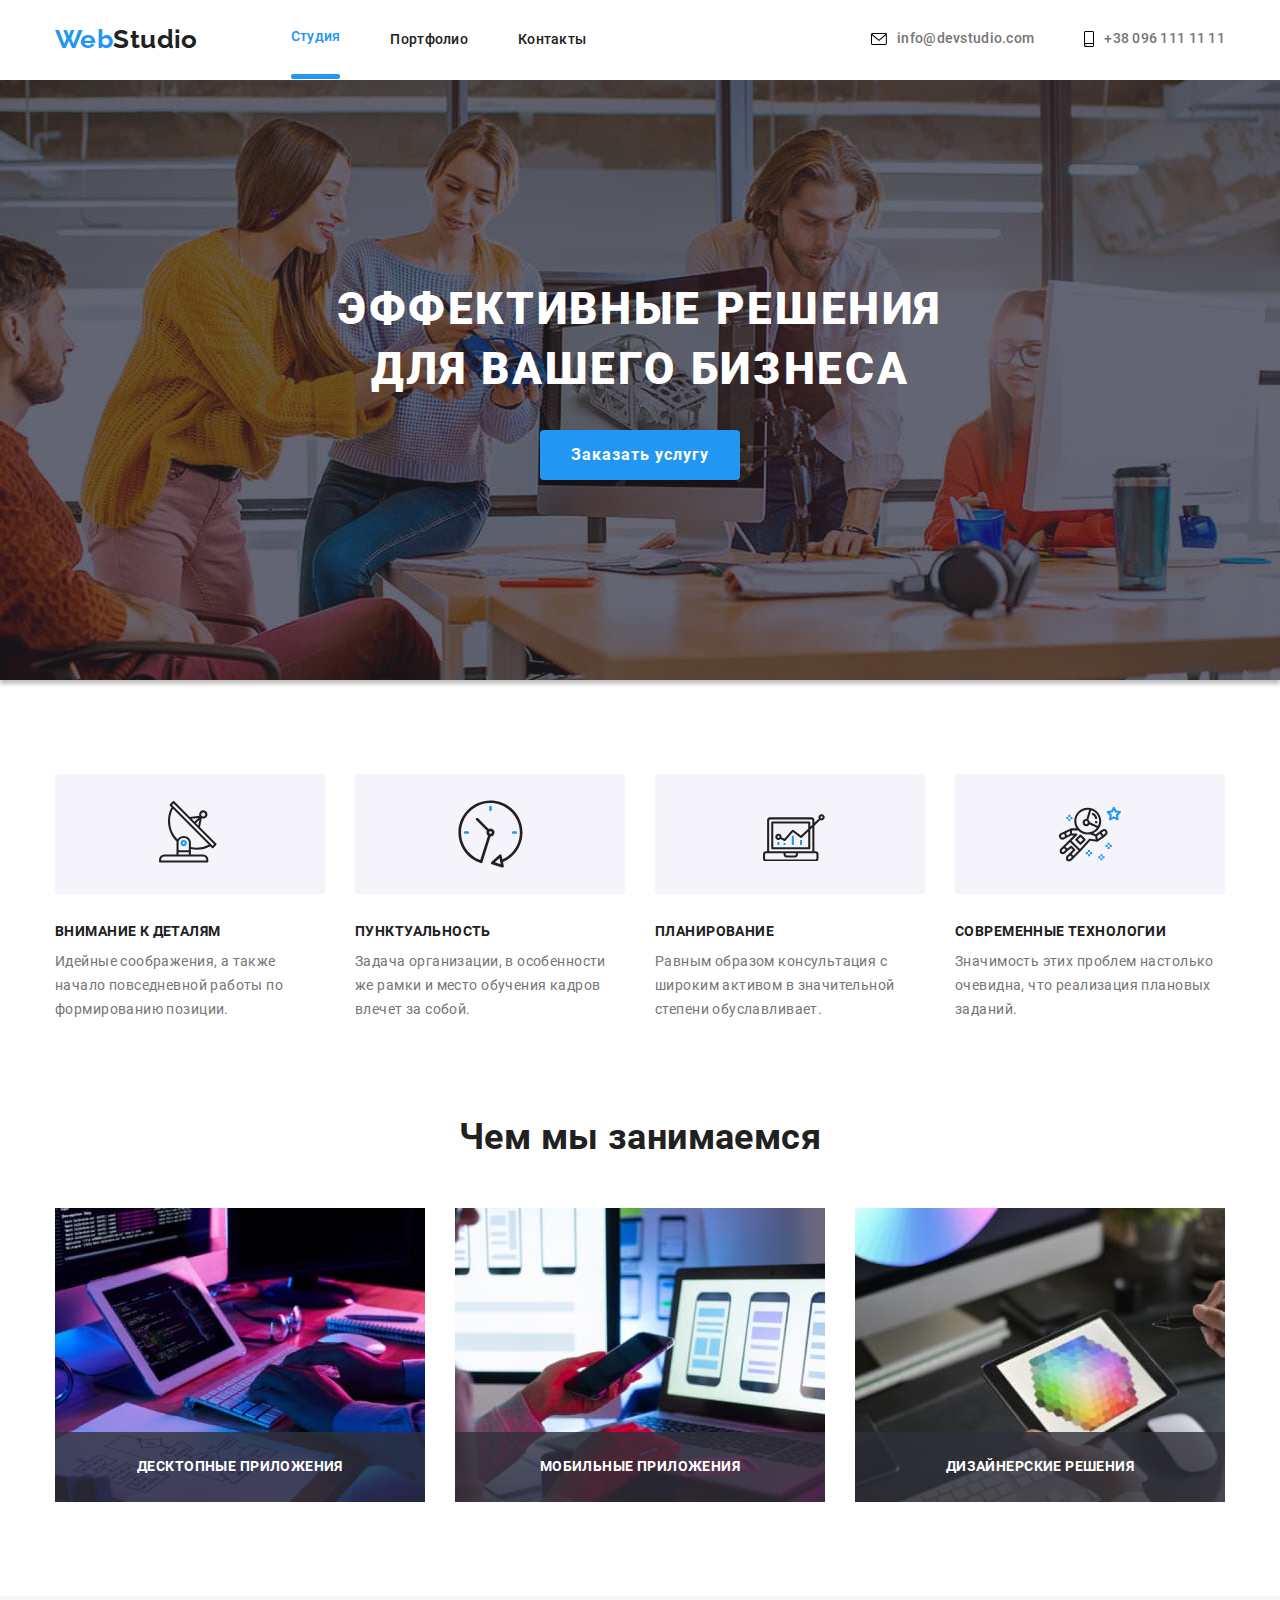
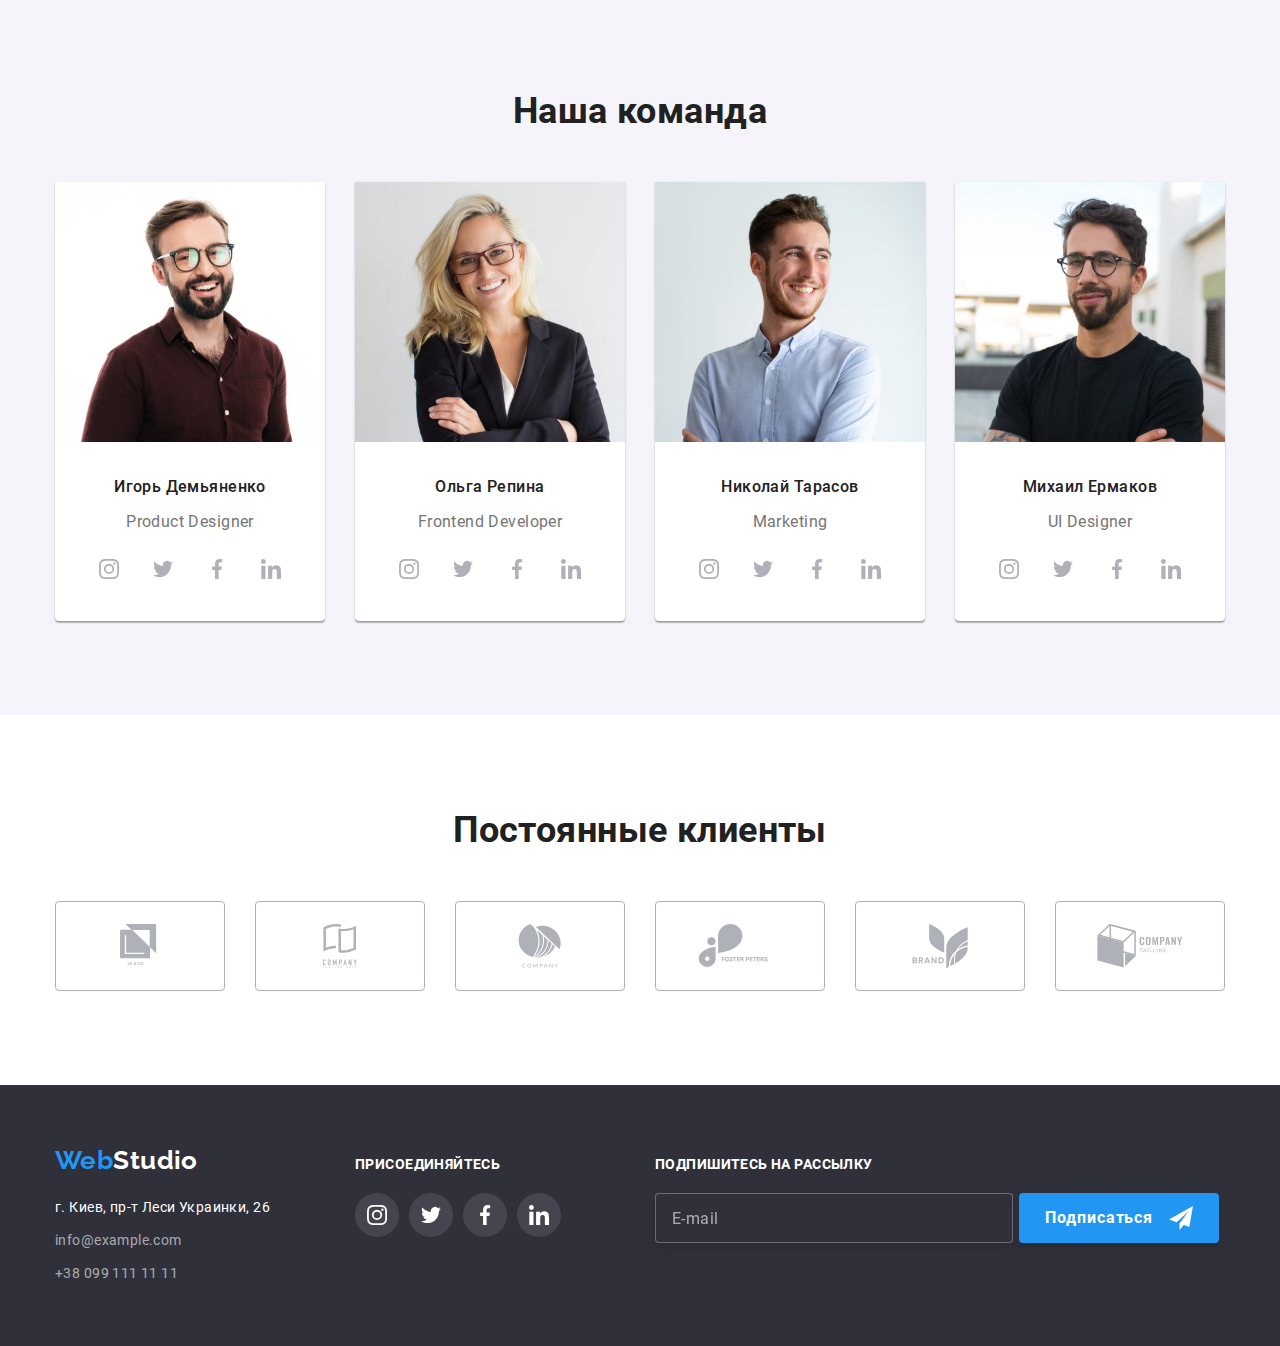
==== commit 1eca962a: "ДЗ 7 версия для сдачи 1" ====
--- a/index.html
+++ b/index.html
@@ -105,7 +105,7 @@
                     <!-- Пользовательское соглашение -->
                     <label class="form-checkbox">
                         <input class="form-checkbox__input" type="checkbox" name="policy">
-                        <svg class="checkbox">
+                        <svg class="icon-checkbox">
                             <use href="./images/sprite.svg#icon-checked"></use>
                         </svg>
                         <span class="form-checkbox__label">Соглашаюсь с рассылкой и принимаю 
@@ -467,9 +467,9 @@
                 <li class="footer__item">
                     <h3 class="footer__title">Подпишитесь на рассылку</h3>
                     <form class="footer-form">
-                        <input class="footer-form-input" type="email" name="mail" placeholder="E-mail" autocomplete="off">
+                        <input class="footer-form__input" type="email" name="mail" placeholder="E-mail" autocomplete="off">
                         <button class="button" type="submit">Подписаться 
-                            <svg class="footer-icon-send">
+                            <svg class="footer-icon__send">
                                 <use href="./images/sprite.svg#icon-send"></use>
                             </svg>
                         </button>
--- a/css/main.min.css
+++ b/css/main.min.css
@@ -1 +1 @@
-/*! modern-normalize | MIT License | https://github.com/sindresorhus/modern-normalize */html{box-sizing:border-box}*,*::before,*::after{box-sizing:inherit}html{line-height:1.15}body{margin:0}h1{font-size:2em;margin:.67em 0}hr{box-sizing:content-box;height:0}pre{font-family:monospace,monospace;font-size:1em}a{-webkit-text-decoration-skip:objects}abbr[title]{-webkit-text-decoration:underline dotted;text-decoration:underline dotted}b,strong{font-weight:bolder}code,kbd,samp{font-family:monospace,monospace;font-size:1em}small{font-size:80%}sub,sup{font-size:75%;line-height:0;position:relative;vertical-align:baseline}sub{bottom:-0.25em}sup{top:-0.5em}button,input,optgroup,select,textarea{font-family:inherit;font-size:100%;line-height:1.15;margin:0}button,select{text-transform:none}button,[type=reset],[type=submit]{-webkit-appearance:button}button::-moz-focus-inner,[type=button]::-moz-focus-inner,[type=reset]::-moz-focus-inner,[type=submit]::-moz-focus-inner{border-style:none;padding:0}button:-moz-focusring,[type=button]:-moz-focusring,[type=reset]:-moz-focusring,[type=submit]:-moz-focusring{outline:1px dotted ButtonText}fieldset{padding:.35em .75em .625em}legend{padding:0}progress{vertical-align:baseline}[type=number]::-webkit-inner-spin-button,[type=number]::-webkit-outer-spin-button{height:auto}[type=search]{-webkit-appearance:textfield;outline-offset:-2px}[type=search]::-webkit-search-cancel-button,[type=search]::-webkit-search-decoration{-webkit-appearance:none}::-webkit-file-upload-button{-webkit-appearance:button;font:inherit}details{display:block}summary{display:list-item}:root{--primary-text-color: #757575;--accent-text-color: rgba(255, 255, 255, 0.6);--title-text-color: #212121;--primary-link-color: #2196f3;--accent-link-color: #188ce8;--primary-bg-color: #ffffff;--accent-bg-color: #2f303a;--accent-bg-second-color: #f5f4fa;--accent-bgi-color: #c4c4c4;--primary-icon-color: #afb1b8;--border-image-color: #eeeeee}@font-face{font-family:"Raleway";font-style:normal;font-weight:700;src:url("../fonts/raleway-v19-latin_cyrillic-700.eot");src:local(""),url("../fonts/raleway-v19-latin_cyrillic-700.eot?#iefix") format("embedded-opentype"),url("../fonts/raleway-v19-latin_cyrillic-700.woff2") format("woff2"),url("../fonts/raleway-v19-latin_cyrillic-700.woff") format("woff"),url("../fonts/raleway-v19-latin_cyrillic-700.ttf") format("truetype"),url("../fonts/raleway-v19-latin_cyrillic-700.svg#Raleway") format("svg")}@font-face{font-family:"Roboto";font-style:normal;font-weight:400;src:url("../fonts/roboto-v27-latin_cyrillic-regular.eot");src:local(""),url("../fonts/roboto-v27-latin_cyrillic-regular.eot?#iefix") format("embedded-opentype"),url("../fonts/roboto-v27-latin_cyrillic-regular.woff2") format("woff2"),url("../fonts/roboto-v27-latin_cyrillic-regular.woff") format("woff"),url("../fonts/roboto-v27-latin_cyrillic-regular.ttf") format("truetype"),url("../fonts/roboto-v27-latin_cyrillic-regular.svg#Roboto") format("svg")}@font-face{font-family:"Roboto";font-style:normal;font-weight:500;src:url("../fonts/roboto-v27-latin_cyrillic-500.eot");src:local(""),url("../fonts/roboto-v27-latin_cyrillic-500.eot?#iefix") format("embedded-opentype"),url("../fonts/roboto-v27-latin_cyrillic-500.woff2") format("woff2"),url("../fonts/roboto-v27-latin_cyrillic-500.woff") format("woff"),url("../fonts/roboto-v27-latin_cyrillic-500.ttf") format("truetype"),url("../fonts/roboto-v27-latin_cyrillic-500.svg#Roboto") format("svg")}@font-face{font-family:"Roboto";font-style:normal;font-weight:700;src:url("../fonts/roboto-v27-latin_cyrillic-700.eot");src:local(""),url("../fonts/roboto-v27-latin_cyrillic-700.eot?#iefix") format("embedded-opentype"),url("../fonts/roboto-v27-latin_cyrillic-700.woff2") format("woff2"),url("../fonts/roboto-v27-latin_cyrillic-700.woff") format("woff"),url("../fonts/roboto-v27-latin_cyrillic-700.ttf") format("truetype"),url("../fonts/roboto-v27-latin_cyrillic-700.svg#Roboto") format("svg")}@font-face{font-family:"Roboto";font-style:normal;font-weight:900;src:url("../fonts/roboto-v27-latin_cyrillic-900.eot");src:local(""),url("../fonts/roboto-v27-latin_cyrillic-900.eot?#iefix") format("embedded-opentype"),url("../fonts/roboto-v27-latin_cyrillic-900.woff2") format("woff2"),url("../fonts/roboto-v27-latin_cyrillic-900.woff") format("woff"),url("../fonts/roboto-v27-latin_cyrillic-900.ttf") format("truetype"),url("../fonts/roboto-v27-latin_cyrillic-900.svg#Roboto") format("svg")}body{background-color:var(--primary-bg-color);font-family:Roboto,sans-serif;font-weight:400;font-size:14px;line-height:1.71;color:var(--primary-text-color);letter-spacing:.03em}h1,h2,h3,h4,p{margin:0}ul{list-style:none;padding:0;margin:0}a{text-decoration:none}img{display:block;max-width:100%;height:auto}.form-checkbox__input{-webkit-appearance:none;-moz-appearance:none;appearance:none}.container{width:1200px;margin-left:auto;margin-right:auto;padding-left:15px;padding-right:15px}.button{display:flex;justify-content:space-evenly;align-items:center;border:0px;margin:0 auto;padding:10px;min-width:200px;font-family:inherit;font-weight:700;font-size:16px;line-height:1.88;letter-spacing:.06em;color:var(--primary-bg-color);background-color:var(--primary-link-color);box-shadow:0px 4px 4px rgba(0,0,0,.15);border-radius:4px;cursor:pointer;transition:background-color 250ms cubic-bezier(0.4, 0, 0.2, 1)}.button:hover,.button:focus{background-color:var(--accent-link-color);transition:background-color 250ms cubic-bezier(0.4, 0, 0.2, 1)}.header-section{padding-top:24px;padding-bottom:25px}.header-page{display:flex;align-items:center}.logo{font-family:Raleway;font-weight:700;font-size:26px;line-height:1.19;color:var(--primary-link-color)}.logo-header--end{margin-right:93px;color:var(--title-text-color)}.header-nav{display:flex;align-items:center}.header-nav__list{display:flex;align-items:center}.header-nav__item+.header-nav__item{margin-left:50px}.header-nav__link{font-weight:500;line-height:1.14;letter-spacing:.02em;color:var(--title-text-color);transition:color 250ms cubic-bezier(0.4, 0, 0.2, 1)}.header-nav__link:hover,.header-nav__link:focus{color:var(--primary-link-color)}.header-nav__link--current{color:var(--primary-link-color)}.header-nav__link--current::after{content:"";display:block;width:100%;height:5px;background-color:currentColor;border-radius:2px;transform:translateY(25px)}.header-contact{display:flex;align-items:center;margin-left:auto;font-weight:500;line-height:1.14;letter-spacing:.02em}.header-contact__item:not(:last-child){margin-right:50px}.header-contact__link{display:flex;align-items:center;color:var(--primary-text-color);transition:color 250ms cubic-bezier(0.4, 0, 0.2, 1)}.header-contact__link:hover,.header-contact__link:focus{color:var(--primary-link-color)}.header-contact__icon{margin-right:10px;fill:var(--primary-text-color)}.header-contact__icon:hover,.header-contact__icon:focus{fill:var(--primary-link-color)}.icon-envelope{width:16px;height:12px}.icon-phone{width:10px;height:16px}.section__title{text-align:center;margin-bottom:50px;font-weight:700;font-size:36px;line-height:1.17;color:var(--title-text-color)}.section__title--hidden{display:none}.hero-section{max-width:1600px;margin-right:auto;margin-left:auto;padding-top:200px;padding-bottom:200px;background-color:var(--accent-bg-color);background-image:linear-gradient(to left, rgba(47, 48, 58, 0.4), rgba(47, 48, 58, 0.4)),url(../images/main/hero.jpg);background-repeat:no-repeat;background-position:center;background-size:cover;box-shadow:0px 4px 4px rgba(0,0,0,.25)}.hero-title{width:696px;height:120px;margin-left:auto;margin-right:auto;margin-bottom:30px;font-weight:900;font-size:44px;line-height:1.36;letter-spacing:.06em;text-transform:uppercase;text-align:center;color:var(--primary-bg-color)}.form-button__close{position:absolute;right:8px;top:8px;width:30px;height:30px;border:1px solid rgba(0,0,0,.1);background-color:var(--primary-bg-color);border-radius:50%;cursor:pointer}.form-button__close::before,.form-button__close::after{content:" ";position:absolute;height:18px;width:2px;background-color:var(--title-text-color)}.form-button__close:before{transform:rotate(45deg) translate(-6px, -6px)}.form-button__close:after{transform:rotate(-45deg) translate(6px, -6px)}.form-button__close:hover::before,.form-button__close:hover::after,.form-button__close:focus::before,.form-button__close:focus::after{background-color:var(--primary-link-color);transition:background-color 250ms cubic-bezier(0.4, 0, 0.2, 1)}.backdrop{position:fixed;top:0;left:0;width:100%;height:100%;background-color:rgba(0,0,0,.2);opacity:1;visibility:visible;transition:opacity 250ms cubic-bezier(0.4, 0, 0.2, 1)}.is-hidden{visibility:hidden;opacity:0;pointer-events:none;transition:opacity 250ms cubic-bezier(0.4, 0, 0.2, 1)}.form-section{position:relative;margin:10vh auto;padding:40px;width:528px;height:581px;background-color:var(--primary-bg-color);box-shadow:0px 1px 3px rgba(0,0,0,.12),0px 1px 1px rgba(0,0,0,.14),0px 2px 1px rgba(0,0,0,.2);border-radius:4px}.form-title{font-weight:700;font-size:20px;line-height:1.15;text-align:center;color:var(--title-text-color);margin-bottom:12px}.form-field{position:relative;display:block;margin-bottom:10px}.form-label{display:block;margin-bottom:4px;font-size:12px;line-height:1.17;letter-spacing:.01em;color:var(--primary-text-color)}.form-input{width:100%;height:40px;padding-left:42px;border:1px solid rgba(33,33,33,.2);box-sizing:border-box;border-radius:4px;cursor:pointer}.form-icon{position:absolute;top:50%;left:12px;display:inline-block;width:18px;height:18px;cursor:pointer}.form-field:focus-within>.form-icon{fill:var(--primary-link-color);transition:fill 250ms cubic-bezier(0.4, 0, 0.2, 1)}.form-input:focus{outline:none;border-color:var(--primary-link-color);transition:border-color 250ms cubic-bezier(0.4, 0, 0.2, 1)}.form-input:-webkit-autofill,.form-input:-webkit-autofill:focus{-webkit-text-fill-color:currentColor}.form-textarea{resize:none;height:120px;padding:12px 16px}.form-textarea::-moz-placeholder{font-size:12px;line-height:1.17;letter-spacing:.01em;color:rgba(117,117,117,.5)}.form-textarea:-ms-input-placeholder{font-size:12px;line-height:1.17;letter-spacing:.01em;color:rgba(117,117,117,.5)}.form-textarea::placeholder{font-size:12px;line-height:1.17;letter-spacing:.01em;color:rgba(117,117,117,.5)}.form-checkbox{display:inline-block;position:relative;margin-top:20px;margin-bottom:30px;margin-left:10px;margin-right:10px}.checkbox{position:absolute;top:50%;left:0;transform:translateY(-50%);width:16px;height:15px;background-color:var(--primary-bg-color);box-shadow:0 0 0 2px var(--title-text-color);border-radius:2px;transition:background-color 250ms cubic-bezier(0.4, 0, 0.2, 1),box-shadow 250ms cubic-bezier(0.4, 0, 0.2, 1)}.form-checkbox__input:checked+.checkbox{box-shadow:none;background-color:var(--primary-link-color);transition:background-color 250ms cubic-bezier(0.4, 0, 0.2, 1)}.form-checkbox__input:focus+.checkbox{box-shadow:0 0 0 2.7px var(--title-text-color);transition:box-shadow 250ms cubic-bezier(0.4, 0, 0.2, 1)}.form-checkbox__input:checked:focus+.checkbox{background-color:var(--primary-link-color);transition:background-color 250ms cubic-bezier(0.4, 0, 0.2, 1)}.form-checkbox__label{padding-left:16px}.form-checkbox__link{-webkit-text-decoration-line:underline;text-decoration-line:underline;color:var(--primary-link-color)}.advantages-section{padding-top:94px;padding-bottom:94px}.advantages__list{display:flex;margin-left:-30px}.advantages__item{display:block;margin-left:30px;width:calc((100% - 30px * 4) / 4)}.advantages__title{margin-bottom:10px;font-weight:700;font-size:14px;line-height:1.14;color:var(--title-text-color);text-transform:uppercase}.advantages__icons{display:flex;justify-content:center;align-items:center;background-color:var(--accent-bg-second-color);height:120px;border-radius:4px;background-size:cover;margin-bottom:30px}.icon__antenna{width:66px;height:70px}.icon__clock{width:67px;height:70px}.icon__diagram{width:70px;height:54px}.icon__astronaut{width:70px;height:62px}.activity-section{padding-bottom:94px}.activity__list{display:flex;flex-wrap:wrap}.activity__item+.activity__item{margin-left:30px}.activity__item{width:calc((100% - 30px * 2) / 3);height:auto;position:relative;z-index:-1}.activity__text{position:absolute;left:0;bottom:0;width:100%;padding-top:27px;padding-bottom:27px;background-color:rgba(47,48,58,.8);text-align:center;font-weight:700;line-height:1.14;text-transform:uppercase;color:var(--primary-bg-color)}.team-section{padding-top:94px;padding-bottom:94px;background:var(--accent-bg-second-color)}.team__list{display:flex;flex-wrap:wrap;margin-left:-30px}.team__item{text-align:center;width:calc((100% - 30px * 4) / 4);margin-left:30px;padding-bottom:30px;background-color:var(--primary-bg-color);box-shadow:0px 1px 3px rgba(0,0,0,.12),0px 1px 1px rgba(0,0,0,.14),0px 2px 1px rgba(0,0,0,.2);border-radius:0px 0px 4px 4px}.team__img{margin-bottom:30px}.team__item--title{padding-bottom:10px;font-weight:500;font-size:16px;line-height:1.88;color:var(--title-text-color)}.team__text{text-align:center;padding-bottom:16px;font-size:16px;line-height:1.19}.social-icons{display:inline-flex}.social-icons__item+.social-icons__item{margin-left:10px}.social-icons__link{display:flex;justify-content:center;align-items:center;background-color:transparent;border-radius:50%;width:44px;height:44px;transition:background-color 250ms cubic-bezier(0.4, 0, 0.2, 1)}.social-icons__link:hover,.social-icons__link:focus{background-color:var(--primary-link-color);transition:background-color 250ms cubic-bezier(0.4, 0, 0.2, 1)}.social-icons__img{width:20px;height:20px;fill:var(--primary-icon-color);transition:fill 250ms cubic-bezier(0.4, 0, 0.2, 1)}.social-icons__link:hover .social-icons__img,.social-icons__link:focus .social-icons__img{fill:var(--primary-bg-color);transition:fill 250ms cubic-bezier(0.4, 0, 0.2, 1)}.clients-section{padding-top:94px;padding-bottom:94px}.clients__list{display:flex;justify-content:center;align-items:center;margin-left:-30px}.clients__item{display:block;margin-left:30px;width:calc((100% - 30px * 6) / 6);height:90px}.clients__link{display:flex;height:inherit;justify-content:center;align-items:center;border-radius:4px;border:1px solid var(--primary-icon-color);fill:var(--primary-icon-color);transition:border 250ms cubic-bezier(0.4, 0, 0.2, 1)}.clients__link:hover,.clients__link:focus{border:1px solid var(--primary-link-color)}.clients__icons{width:100%;height:44px;fill:var(--primary-icon-color);transition:fill 250ms cubic-bezier(0.4, 0, 0.2, 1)}.clients__link:hover .clients__icons,.clients__link:focus .clients__icons{fill:var(--primary-link-color)}.footer-section{padding-top:60px;padding-bottom:60px;background:var(--accent-bg-color)}.footer__list{display:flex;flex-wrap:wrap;justify-content:space-between;align-items:baseline}.footer__item{flex-basis:calc((50% - 45px) / 2)}.footer__item:last-child{flex-basis:calc(50% - 15px)}.logo-footer--end{display:inline-block;margin-bottom:20px;color:var(--primary-bg-color)}.footer__adress{margin-bottom:9px;font-style:normal;color:var(--primary-bg-color)}.footer-contact__item{margin-bottom:9px}.footer-contact__item:last-child{margin-bottom:0}.footer-contact__link{display:block;color:var(--accent-text-color);transition:color 250ms cubic-bezier(0.4, 0, 0.2, 1)}.footer-contact__link:hover,.footer-contact__link:focus{color:var(--primary-link-color);transition:color 250ms cubic-bezier(0.4, 0, 0.2, 1)}.footer__title{margin-bottom:20px;font-weight:700;font-size:14px;line-height:1.14;color:var(--primary-bg-color);text-transform:uppercase}.social-icons__link--accent{background-color:rgba(255,255,255,.1);transition:background-color 250ms cubic-bezier(0.4, 0, 0.2, 1)}.social-icons__img--accent{fill:var(--primary-bg-color)}.footer-form{display:flex;justify-content:space-between;align-items:center}.footer-form-input{display:flex;justify-content:center;align-items:center;width:358px;height:50px;border:1px solid rgba(255,255,255,.3);box-sizing:border-box;filter:drop-shadow(0px 4px 4px rgba(0, 0, 0, 0.15));border-radius:4px;background-color:var(--accent-bg-color);padding-left:16px;font-size:16px;color:var(--primary-bg-color)}.footer-form input::-moz-placeholder{font-weight:400;font-size:16px;line-height:12.5;letter-spacing:.03em;color:rgba(255,255,255,.6)}.footer-form input:-ms-input-placeholder{font-weight:400;font-size:16px;line-height:12.5;letter-spacing:.03em;color:rgba(255,255,255,.6)}.footer-form input::placeholder{font-weight:400;font-size:16px;line-height:12.5;letter-spacing:.03em;color:rgba(255,255,255,.6)}.footer-icon-send{width:24px;height:24px}.example-section{padding-top:94px;padding-bottom:94px}.example-section__button{display:flex;justify-content:center;margin-bottom:50px}.example__button{padding:6px 22px;border:none;font-weight:500;font-size:16px;line-height:1.63;letter-spacing:.03em;border-radius:4px;background-color:var(--accent-bg-second-color);color:var(--title-text-color);cursor:pointer;transition:background-color 250ms cubic-bezier(0.4, 0, 0.2, 1),color 250ms cubic-bezier(0.4, 0, 0.2, 1)}.example__button:hover,.example__button:focus{color:var(--primary-bg-color);background-color:var(--primary-link-color);box-shadow:0px 3px 1px rgba(0,0,0,.1),0px 1px 2px rgba(0,0,0,.08),0px 2px 2px rgba(0,0,0,.12)}.example__item:not(:last-child){margin-right:8px}.example-work__title{margin-top:20px;margin-bottom:4px;margin-left:24px;font-weight:700;font-size:18px;letter-spacing:.06em;line-height:2;color:var(--title-text-color)}.example-work__text{margin-left:24px;margin-bottom:20px;font-size:16px;line-height:1.88;color:var(--primary-text-color)}.example-work__list{display:flex;flex-wrap:wrap;margin-left:-30px;margin-bottom:-30px}.example-work__item{width:calc((100% - 30px * 3) / 3);height:404px;margin-left:30px;margin-bottom:30px;background-size:cover;background-color:var(--primary-bg-color);border:1px solid var(--border-image-color)}.example-work__item:hover,.example-work__item:focus{box-shadow:0px 1px 1px rgba(0,0,0,.12),0px 4px 4px rgba(0,0,0,.06),1px 4px 6px rgba(0,0,0,.16)}.example-work__thumb{position:relative;overflow:hidden}.example-work__link:hover .example-work__overlay,.example-work__link:focus .example-work__overlay{transform:translateY(0);transition:transform 250ms cubic-bezier(0.4, 0, 0.2, 1)}.example-work__overlay{position:absolute;top:0;left:0;width:100%;height:100%;background-color:rgba(33,150,243,.9);transform:translateY(100%);transition:transform 250ms cubic-bezier(0.4, 0, 0.2, 1);padding:63px 24px;font-size:18px;line-height:1.56;color:var(--primary-bg-color)}/*# sourceMappingURL=main.min.css.map */+/*! modern-normalize | MIT License | https://github.com/sindresorhus/modern-normalize */html{box-sizing:border-box}*,*::before,*::after{box-sizing:inherit}html{line-height:1.15}body{margin:0}h1{font-size:2em;margin:.67em 0}hr{box-sizing:content-box;height:0}pre{font-family:monospace,monospace;font-size:1em}a{-webkit-text-decoration-skip:objects}abbr[title]{-webkit-text-decoration:underline dotted;text-decoration:underline dotted}b,strong{font-weight:bolder}code,kbd,samp{font-family:monospace,monospace;font-size:1em}small{font-size:80%}sub,sup{font-size:75%;line-height:0;position:relative;vertical-align:baseline}sub{bottom:-0.25em}sup{top:-0.5em}button,input,optgroup,select,textarea{font-family:inherit;font-size:100%;line-height:1.15;margin:0}button,select{text-transform:none}button,[type=reset],[type=submit]{-webkit-appearance:button}button::-moz-focus-inner,[type=button]::-moz-focus-inner,[type=reset]::-moz-focus-inner,[type=submit]::-moz-focus-inner{border-style:none;padding:0}button:-moz-focusring,[type=button]:-moz-focusring,[type=reset]:-moz-focusring,[type=submit]:-moz-focusring{outline:1px dotted ButtonText}fieldset{padding:.35em .75em .625em}legend{padding:0}progress{vertical-align:baseline}[type=number]::-webkit-inner-spin-button,[type=number]::-webkit-outer-spin-button{height:auto}[type=search]{-webkit-appearance:textfield;outline-offset:-2px}[type=search]::-webkit-search-cancel-button,[type=search]::-webkit-search-decoration{-webkit-appearance:none}::-webkit-file-upload-button{-webkit-appearance:button;font:inherit}details{display:block}summary{display:list-item}@font-face{font-family:"Raleway";font-style:normal;font-weight:700;src:url("../fonts/raleway-v19-latin_cyrillic-700.eot");src:local(""),url("../fonts/raleway-v19-latin_cyrillic-700.eot?#iefix") format("embedded-opentype"),url("../fonts/raleway-v19-latin_cyrillic-700.woff2") format("woff2"),url("../fonts/raleway-v19-latin_cyrillic-700.woff") format("woff"),url("../fonts/raleway-v19-latin_cyrillic-700.ttf") format("truetype"),url("../fonts/raleway-v19-latin_cyrillic-700.svg#Raleway") format("svg")}@font-face{font-family:"Roboto";font-style:normal;font-weight:400;src:url("../fonts/roboto-v27-latin_cyrillic-regular.eot");src:local(""),url("../fonts/roboto-v27-latin_cyrillic-regular.eot?#iefix") format("embedded-opentype"),url("../fonts/roboto-v27-latin_cyrillic-regular.woff2") format("woff2"),url("../fonts/roboto-v27-latin_cyrillic-regular.woff") format("woff"),url("../fonts/roboto-v27-latin_cyrillic-regular.ttf") format("truetype"),url("../fonts/roboto-v27-latin_cyrillic-regular.svg#Roboto") format("svg")}@font-face{font-family:"Roboto";font-style:normal;font-weight:500;src:url("../fonts/roboto-v27-latin_cyrillic-500.eot");src:local(""),url("../fonts/roboto-v27-latin_cyrillic-500.eot?#iefix") format("embedded-opentype"),url("../fonts/roboto-v27-latin_cyrillic-500.woff2") format("woff2"),url("../fonts/roboto-v27-latin_cyrillic-500.woff") format("woff"),url("../fonts/roboto-v27-latin_cyrillic-500.ttf") format("truetype"),url("../fonts/roboto-v27-latin_cyrillic-500.svg#Roboto") format("svg")}@font-face{font-family:"Roboto";font-style:normal;font-weight:700;src:url("../fonts/roboto-v27-latin_cyrillic-700.eot");src:local(""),url("../fonts/roboto-v27-latin_cyrillic-700.eot?#iefix") format("embedded-opentype"),url("../fonts/roboto-v27-latin_cyrillic-700.woff2") format("woff2"),url("../fonts/roboto-v27-latin_cyrillic-700.woff") format("woff"),url("../fonts/roboto-v27-latin_cyrillic-700.ttf") format("truetype"),url("../fonts/roboto-v27-latin_cyrillic-700.svg#Roboto") format("svg")}@font-face{font-family:"Roboto";font-style:normal;font-weight:900;src:url("../fonts/roboto-v27-latin_cyrillic-900.eot");src:local(""),url("../fonts/roboto-v27-latin_cyrillic-900.eot?#iefix") format("embedded-opentype"),url("../fonts/roboto-v27-latin_cyrillic-900.woff2") format("woff2"),url("../fonts/roboto-v27-latin_cyrillic-900.woff") format("woff"),url("../fonts/roboto-v27-latin_cyrillic-900.ttf") format("truetype"),url("../fonts/roboto-v27-latin_cyrillic-900.svg#Roboto") format("svg")}body{background-color:var(--primary-bg-color);font-family:Roboto,sans-serif;color:#757575;font-size:14px;font-weight:400;line-height:1.71;letter-spacing:.03em}h1,h2,h3,h4,p{margin:0}ul{list-style:none;padding:0;margin:0}a{text-decoration:none}img{display:block;max-width:100%;height:auto}.container{width:1200px;margin-left:auto;margin-right:auto;padding-left:15px;padding-right:15px}.button{display:flex;justify-content:space-evenly;align-items:center;border:0px;margin:0 auto;padding:10px;min-width:200px;font-family:inherit;font-size:16px;font-weight:700;line-height:1.88;letter-spacing:.06em;color:#fff;background-color:#2196f3;box-shadow:0px 4px 4px rgba(0,0,0,.15);border-radius:4px;cursor:pointer;transition:background-color 250ms cubic-bezier(0.4, 0, 0.2, 1)}.button:hover,.button:focus{background-color:#188ce8;transition:background-color 250ms cubic-bezier(0.4, 0, 0.2, 1)}.logo{font-family:Raleway;font-weight:700;font-size:26px;line-height:1.19;color:#2196f3}.logo-header--end{margin-right:93px;color:#212121}.logo-footer--end{display:inline-block;margin-bottom:20px;color:#fff}.header-nav{display:flex;align-items:center}.header-nav__list{display:flex;align-items:center}.header-nav__item+.header-nav__item{margin-left:50px}.header-nav__link{font-weight:500;line-height:1.14;letter-spacing:.02em;color:#212121;transition:color 250ms cubic-bezier(0.4, 0, 0.2, 1)}.header-nav__link:hover,.header-nav__link:focus{color:#2196f3}.header-nav__link--current{color:#2196f3}.header-nav__link--current::after{content:"";display:block;width:100%;height:5px;background-color:currentColor;border-radius:2px;transform:translateY(25px)}.header-contact{display:flex;align-items:center;margin-left:auto;font-weight:500;line-height:1.14;letter-spacing:.02em}.header-contact__item:not(:last-child){margin-right:50px}.header-contact__link{display:flex;align-items:center;color:#757575;transition:color 250ms cubic-bezier(0.4, 0, 0.2, 1)}.header-contact__link:hover,.header-contact__link:focus{color:#2196f3}.header-contact__icon{margin-right:10px;fill:var("secondary-text")}.header-contact__icon:hover,.header-contact__icon:focus{fill:#2196f3}.icon-envelope{width:16px;height:12px}.icon-phone{width:10px;height:16px}.section__title{text-align:center;margin-bottom:50px;font-weight:700;font-size:36px;line-height:1.17;color:#212121}.section__title--hidden{display:none}.hero-title{width:696px;height:120px;margin-left:auto;margin-right:auto;margin-bottom:30px;font-weight:900;font-size:44px;line-height:1.36;letter-spacing:.06em;text-transform:uppercase;text-align:center;color:#fff}.form-button__close{position:absolute;right:8px;top:8px;width:30px;height:30px;border:1px solid rgba(0,0,0,.1);background-color:#fff;border-radius:50%;cursor:pointer}.form-button__close::before,.form-button__close::after{content:" ";position:absolute;height:18px;width:2px;background-color:#212121}.form-button__close:before{transform:rotate(45deg) translate(-6px, -6px)}.form-button__close:after{transform:rotate(-45deg) translate(6px, -6px)}.form-button__close:hover::before,.form-button__close:hover::after,.form-button__close:focus::before,.form-button__close:focus::after{background-color:#2196f3;transition:background-color 250ms cubic-bezier(0.4, 0, 0.2, 1)}.form-checkbox{display:inline-block;position:relative;margin-top:20px;margin-bottom:30px}.form-checkbox__input{opacity:0}.form-checkbox__input:checked+.icon-checkbox{background-color:#2196f3;transition:background-color 250ms cubic-bezier(0.4, 0, 0.2, 1)}.form-checkbox__input:focus+.icon-checkbox{box-shadow:0 0 0 2.7px #212121;transition:box-shadow 250ms cubic-bezier(0.4, 0, 0.2, 1)}.form-checkbox__input:checked:focus+.icon-checkbox{background-color:#2196f3;transition:background-color 250ms cubic-bezier(0.4, 0, 0.2, 1)}.form-checkbox__label{padding-left:16px}.form-checkbox__link{-webkit-text-decoration-line:underline;text-decoration-line:underline;color:#2196f3}.icon-checkbox{position:absolute;top:50%;left:0;transform:translateY(-50%);width:16px;height:15px;background-color:#fff;box-shadow:0 0 0 2px #212121;border-radius:2px;transition:background-color 250ms cubic-bezier(0.4, 0, 0.2, 1),box-shadow 250ms cubic-bezier(0.4, 0, 0.2, 1)}.advantages__icons{display:flex;justify-content:center;align-items:center;background-color:#f5f4fa;height:120px;border-radius:4px;background-size:cover;margin-bottom:30px}.icon__antenna{width:66px;height:70px}.icon__clock{width:67px;height:70px}.icon__diagram{width:70px;height:54px}.icon__astronaut{width:70px;height:62px}.team__item--title{padding-bottom:10px;font-weight:500;font-size:16px;line-height:1.88;color:#212121}.team__text{text-align:center;padding-bottom:16px;font-size:16px;line-height:1.19}.social-icons{display:inline-flex}.social-icons__item+.social-icons__item{margin-left:10px}.social-icons__link{display:flex;justify-content:center;align-items:center;background-color:transparent;border-radius:50%;width:44px;height:44px;transition:background-color 250ms cubic-bezier(0.4, 0, 0.2, 1)}.social-icons__link:hover,.social-icons__link:focus{background-color:#2196f3;transition:background-color 250ms cubic-bezier(0.4, 0, 0.2, 1)}.social-icons__img{width:20px;height:20px;fill:#afb1b8;transition:fill 250ms cubic-bezier(0.4, 0, 0.2, 1)}.social-icons__link:hover .social-icons__img,.social-icons__link:focus .social-icons__img{fill:#fff;transition:fill 250ms cubic-bezier(0.4, 0, 0.2, 1)}.clients__link{display:flex;height:inherit;justify-content:center;align-items:center;border-radius:4px;border:1px solid #afb1b8;fill:#afb1b8;transition:border 250ms cubic-bezier(0.4, 0, 0.2, 1)}.clients__link:hover,.clients__link:focus{border:1px solid #2196f3}.clients__link:hover .clients__icons,.clients__link:focus .clients__icons{fill:#2196f3}.clients__icons{width:100%;height:44px;fill:#afb1b8;transition:fill 250ms cubic-bezier(0.4, 0, 0.2, 1)}.footer__adress{margin-bottom:9px;font-style:normal;color:#fff}.footer-contact__item{margin-bottom:9px}.footer-contact__item:last-child{margin-bottom:0}.footer-contact__link{display:block;color:rgba(255,255,255,.6);transition:color 250ms cubic-bezier(0.4, 0, 0.2, 1)}.footer-contact__link:hover,.footer-contact__link:focus{color:#2196f3;transition:color 250ms cubic-bezier(0.4, 0, 0.2, 1)}.footer__title{margin-bottom:20px;font-weight:700;font-size:14px;line-height:1.14;color:#fff;text-transform:uppercase}.social-icons__link--accent{background-color:rgba(255,255,255,.1);transition:background-color 250ms cubic-bezier(0.4, 0, 0.2, 1)}.social-icons__img--accent{fill:#fff}.footer-form{display:flex;justify-content:space-between;align-items:center}.footer-form input::-moz-placeholder{font-size:16px;font-weight:400;line-height:12.5;letter-spacing:.03em;color:rgba(255,255,255,.6)}.footer-form input:-ms-input-placeholder{font-size:16px;font-weight:400;line-height:12.5;letter-spacing:.03em;color:rgba(255,255,255,.6)}.footer-form input::placeholder{font-size:16px;font-weight:400;line-height:12.5;letter-spacing:.03em;color:rgba(255,255,255,.6)}.footer-form__input{display:flex;justify-content:center;align-items:center;width:358px;height:50px;border:1px solid rgba(255,255,255,.3);box-sizing:border-box;filter:drop-shadow(0px 4px 4px rgba(0, 0, 0, 0.15));border-radius:4px;background-color:#2f303a;padding-left:16px;font-size:16px;color:#fff}.footer-icon__send{width:24px;height:24px}.example-section__button{display:flex;justify-content:center;margin-bottom:50px}.example__button{padding:6px 22px;border:none;font-size:16px;font-weight:500;line-height:1.63;letter-spacing:.03em;border-radius:4px;background-color:#f5f4fa;color:#212121;cursor:pointer;transition:background-color 250ms cubic-bezier(0.4, 0, 0.2, 1),color 250ms cubic-bezier(0.4, 0, 0.2, 1)}.example__button:hover,.example__button:focus{color:#fff;background-color:#2196f3;box-shadow:0px 3px 1px rgba(0,0,0,.1),0px 1px 2px rgba(0,0,0,.08),0px 2px 2px rgba(0,0,0,.12)}.example-work__title{margin-top:20px;margin-bottom:4px;margin-left:24px;font-size:18px;font-weight:700;line-height:2;letter-spacing:.06em;color:#212121}.example-work__text{margin-left:24px;margin-bottom:20px;font-size:16px;line-height:1.88;color:#757575}.example-work__thumb{position:relative;overflow:hidden}.example-work__overlay{position:absolute;top:0;left:0;width:100%;height:100%;background-color:rgba(33,150,243,.9);transform:translateY(100%);transition:transform 250ms cubic-bezier(0.4, 0, 0.2, 1);padding:63px 24px;font-size:18px;line-height:1.56;color:#fff}.example-work__link:hover .example-work__overlay,.example-work__link:focus .example-work__overlay{transform:translateY(0);transition:transform 250ms cubic-bezier(0.4, 0, 0.2, 1)}.backdrop{position:fixed;top:0;left:0;width:100%;height:100%;background-color:rgba(0,0,0,.2);opacity:1;visibility:visible;transition:opacity 250ms cubic-bezier(0.4, 0, 0.2, 1)}.is-hidden{visibility:hidden;opacity:0;pointer-events:none;transition:opacity 250ms cubic-bezier(0.4, 0, 0.2, 1)}.header-section{padding-top:24px;padding-bottom:25px}.header-page{display:flex;align-items:center}.hero-section{max-width:1600px;margin-right:auto;margin-left:auto;padding-top:200px;padding-bottom:200px;background-color:#2f303a;background-image:linear-gradient(to left, rgba(47, 48, 58, 0.4), rgba(47, 48, 58, 0.4)),url(../images/main/hero.jpg);background-repeat:no-repeat;background-position:center;background-size:cover;box-shadow:0px 4px 4px rgba(0,0,0,.25)}.advantages-section{padding-top:94px;padding-bottom:94px}.advantages__list{display:flex;margin-left:-30px}.advantages__item{display:block;margin-left:30px;width:calc((100% - 30px * 4) / 4)}.advantages__title{margin-bottom:10px;font-weight:700;font-size:14px;line-height:1.14;color:#212121;text-transform:uppercase}.activity-section{padding-bottom:94px}.activity__list{display:flex;flex-wrap:wrap}.activity__item{width:calc((100% - 30px * 2) / 3);height:auto;position:relative;z-index:-1}.activity__item+.activity__item{margin-left:30px}.activity__text{position:absolute;left:0;bottom:0;width:100%;padding-top:27px;padding-bottom:27px;background-color:rgba(47,48,58,.8);text-align:center;font-weight:700;line-height:1.14;text-transform:uppercase;color:#fff}.team-section{padding-top:94px;padding-bottom:94px;background:#f5f4fa}.team__list{display:flex;flex-wrap:wrap;margin-left:-30px}.team__item{text-align:center;width:calc((100% - 30px * 4) / 4);margin-left:30px;padding-bottom:30px;background-color:#fff;box-shadow:0px 1px 3px rgba(0,0,0,.12),0px 1px 1px rgba(0,0,0,.14),0px 2px 1px rgba(0,0,0,.2);border-radius:0px 0px 4px 4px}.team__img{margin-bottom:30px}.clients-section{padding-top:94px;padding-bottom:94px}.clients__list{display:flex;justify-content:center;align-items:center;margin-left:-30px}.clients__item{display:block;margin-left:30px;width:calc((100% - 30px * 6) / 6);height:90px}.footer-section{padding-top:60px;padding-bottom:60px;background:#2f303a}.footer__list{display:flex;flex-wrap:wrap;justify-content:space-between;align-items:baseline}.footer__item{flex-basis:calc((50% - 45px) / 2)}.footer__item:last-child{flex-basis:calc(50% - 15px)}.example-section{padding-top:94px;padding-bottom:94px}.example-work__list{display:flex;flex-wrap:wrap;margin-left:-30px;margin-bottom:-30px}.example-work__item{width:calc((100% - 30px * 3) / 3);height:404px;margin-left:30px;margin-bottom:30px;background-size:cover;background-color:#fff;border:1px solid #eee}.example-work__item:hover,.example-work__item:focus{box-shadow:0px 1px 1px rgba(0,0,0,.12),0px 4px 4px rgba(0,0,0,.06),1px 4px 6px rgba(0,0,0,.16)}.example__item:not(:last-child){margin-right:8px}.form-section{position:relative;margin:10vh auto;padding:40px;width:528px;height:581px;background-color:#fff;box-shadow:0px 1px 3px rgba(0,0,0,.12),0px 1px 1px rgba(0,0,0,.14),0px 2px 1px rgba(0,0,0,.2);border-radius:4px}.form-title{font-size:20px;font-weight:700;line-height:1.15;letter-spacing:.03em;text-align:center;color:#212121;margin-bottom:12px}.form-field{position:relative;display:block;margin-bottom:10px}.form-field:focus-within>.form-icon{fill:#2196f3;transition:fill 250ms cubic-bezier(0.4, 0, 0.2, 1)}.form-label{display:block;margin-bottom:4px;font-size:12px;line-height:1.17;letter-spacing:.01em;color:#757575}.form-input{width:100%;height:40px;padding-left:42px;border:1px solid rgba(33,33,33,.2);box-sizing:border-box;border-radius:4px;cursor:pointer}.form-input:focus{outline:none;border-color:#2196f3;transition:border-color 250ms cubic-bezier(0.4, 0, 0.2, 1)}.form-input:-webkit-autofill,.form-input:-webkit-autofill:focus{-webkit-text-fill-color:currentColor}.form-icon{position:absolute;top:50%;left:12px;display:inline-block;width:18px;height:18px;cursor:pointer}.form-textarea{resize:none;height:120px;padding:12px 16px}.form-textarea::-moz-placeholder{font-size:12px;line-height:1.17;letter-spacing:.01em;color:rgba(117,117,117,.5)}.form-textarea:-ms-input-placeholder{font-size:12px;line-height:1.17;letter-spacing:.01em;color:rgba(117,117,117,.5)}.form-textarea::placeholder{font-size:12px;line-height:1.17;letter-spacing:.01em;color:rgba(117,117,117,.5)}/*# sourceMappingURL=main.min.css.map */